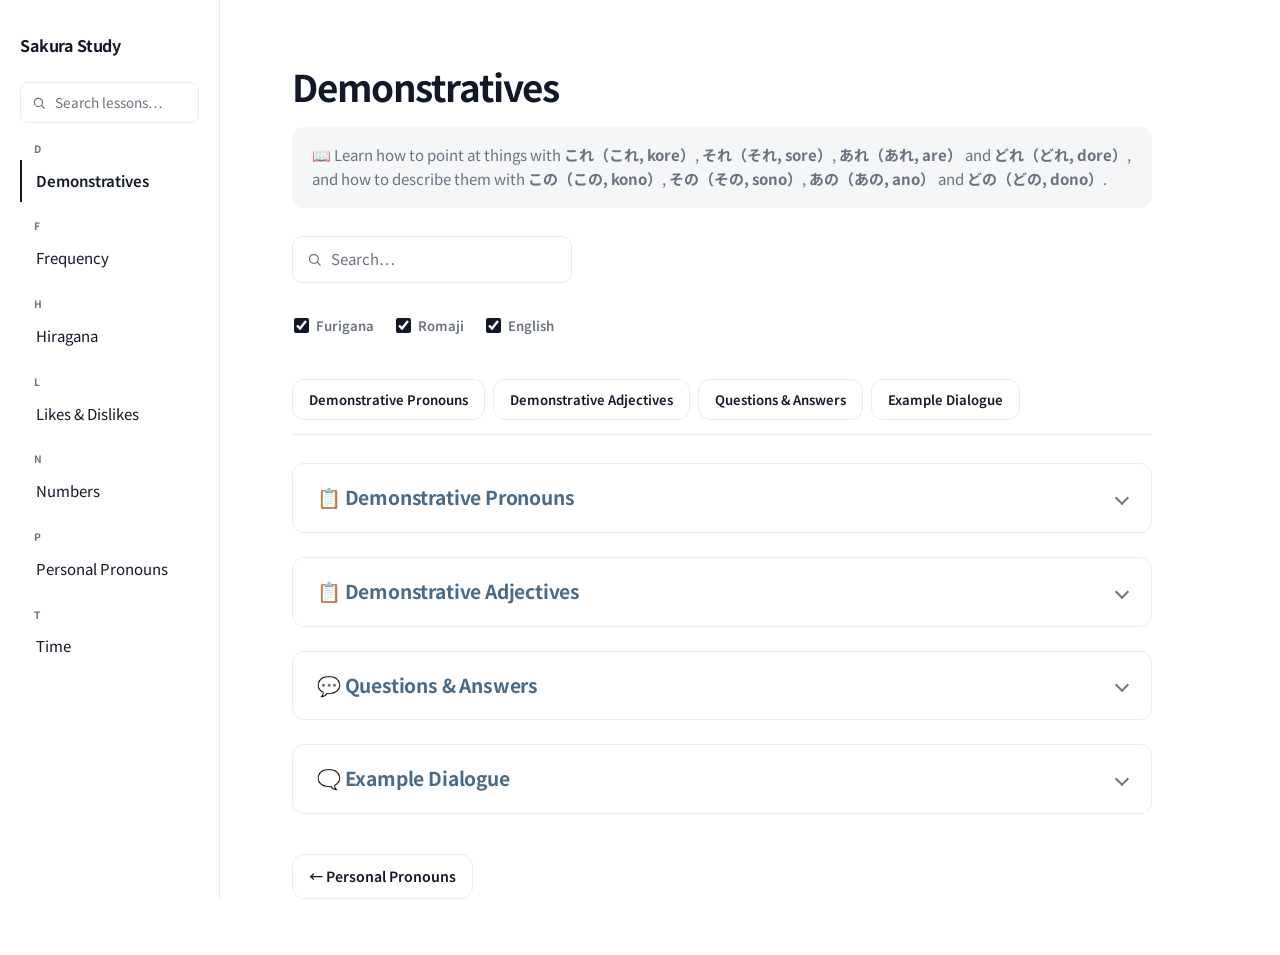
==== pages/demonstratives.html @ c8eaf262 "Professional-polish pass: favicon, SRI, 404, SEO metadata, dead code, README sync A pass over the wh" ====
<!doctype html>
<html lang="en">
  <head>
    <meta charset="UTF-8" />
    <meta name="viewport" content="width=device-width, initial-scale=1.0" />

    <title>Sakura Study — Demonstratives</title>
    <meta name="description" content="A personal Japanese reference notebook. Demonstratives (JLPT N5): これ/それ/あれ/どれ, この/その/あの/どの, grammar notes, and example dialogues." />
    <link rel="icon" type="image/svg+xml" href="../assets/favicon.svg" />
    <meta property="og:type" content="website" />
    <meta property="og:title" content="Sakura Study — Demonstratives" />
    <meta property="og:description" content="A personal Japanese reference notebook. Demonstratives (JLPT N5): これ/それ/あれ/どれ, この/その/あの/どの, grammar notes, and example dialogues." />
    <meta property="og:url" content="https://sakura.lauramaestuv.workers.dev/pages/demonstratives.html" />
    <meta name="twitter:card" content="summary" />

    <!-- ------------------------------------- -->
    <!-- FONT -->
    <!-- ------------------------------------- -->

    <link rel="preconnect" href="https://fonts.googleapis.com" />
    <link rel="preconnect" href="https://fonts.gstatic.com" crossorigin />
    <link href="https://fonts.googleapis.com/css2?family=Noto+Sans+JP:wght@400;500;700&display=swap" rel="stylesheet" />

    <!-- ------------------------------------- -->
    <!-- STYLES -->
    <!-- ------------------------------------- -->

    <link rel="stylesheet" href="../assets/style.css" />

    <!-- ------------------------------------- -->
    <!-- DATA TABLES -->
    <!-- ------------------------------------- -->
    <!-- dataTables.min.js (this build) requires jQuery to already be
         defined, so jQuery has to load first. Both are loaded once
         here; do not also load either again before </body>. -->
    <script src="https://code.jquery.com/jquery-3.7.1.min.js" integrity="sha384-1H217gwSVyLSIfaLxHbE7dRb3v4mYCKbpQvzx0cegeju1MVsGrX5xXxAvs/HgeFs" crossorigin="anonymous"></script>
    <script src="https://cdn.datatables.net/2.3.2/js/dataTables.min.js" integrity="sha384-RZEqG156bBQSxYY9lwjUz/nKVkqYj/QNK9dEjjyJ/EVTO7ndWwk6ZWEkvaKdRm/U" crossorigin="anonymous"></script>

  </head>

  <!-- ------------------------------------- -->
  <!-- BODY STARTS -->
  <!-- ------------------------------------- -->

  <body>
    <div class="layout">
      <aside class="sidebar">

        <!-- ------------------------------------- -->
        <!-- SIDEBAR BRAND -->
        <!-- ------------------------------------- -->
        <!-- The only way back to the landing page — it's deliberately
             not one of the alphabetical entries below, since it isn't
             study content itself. -->
        <a class="sidebar-brand" href="../index.html">Sakura Study</a>

        <!-- ------------------------------------- -->
        <!-- SIDEBAR SEARCH -->
        <!-- ------------------------------------- -->
        <div class="sidebar-search">
          <input
            type="text"
            id="sidebarSearch"
            placeholder="Search lessons…"
            autocomplete="off"
          />
          <div class="search-results" id="searchResults" hidden></div>
        </div>

        <!-- ------------------------------------- -->
        <!-- SIDEBAR NAVIGATION -->
        <!-- ------------------------------------- -->
        <!-- Flat and alphabetical, no category heading — every page on
             the site (regardless of folder) sorted by title into one
             .menu-group per starting letter, the same organizing idea
             as the home page's own .category-list (grouped by topic
             there instead of alphabetically). To add a page: drop
             the file in its folder, then add its <a> to the matching
             (or a new) .menu-group here in alphabetical order — the
             search script and layout both work off this flat
             structure, no other markup changes needed.

             Links are relative, not root-absolute — this site has to keep
             working wherever it's hosted (root domain, a subpath, a
             local file), and only relative paths are guaranteed to
             survive that. The cost: every link's ../ count depends on
             the linking page's own folder depth. From root (index.html)
             assets are assets/style.css and pages are
             pages/numbers.html. From one folder deep
             (pages/*.html) it's ../assets/style.css, a same-folder
             page is just numbers.html, and a different category is
             ../grammar/particles.html. One more ../ per extra level of
             nesting — get the depth right when copying this nav to a
             new page.

             This search matches every lesson's actual content, not just page
             titles — see initGlobalSearch in assets/script.js and
             assets/search-index.js (regenerate that file after editing
             lesson content: python3 assets/build-search-index.py). -->
        <nav class="menu" id="sidebarMenu">
          <div class="menu-group">
            <span class="menu-letter">D</span>
            <a class="active" href="demonstratives.html">Demonstratives</a>
          </div>
          <div class="menu-group">
            <span class="menu-letter">F</span>
            <a href="frequency.html">Frequency</a>
          </div>
          <div class="menu-group">
            <span class="menu-letter">H</span>
            <a href="hiragana.html">Hiragana</a>
          </div>
          <div class="menu-group">
            <span class="menu-letter">L</span>
            <a href="likes-dislikes.html">Likes &amp; Dislikes</a>
          </div>
          <div class="menu-group">
            <span class="menu-letter">N</span>
            <a href="numbers.html">Numbers</a>
          </div>
          <div class="menu-group">
            <span class="menu-letter">P</span>
            <a href="pronouns.html">Personal Pronouns</a>
          </div>
          <div class="menu-group">
            <span class="menu-letter">T</span>
            <a href="time.html">Time</a>
          </div>
        </nav>
      </aside>

      <main class="content">
        <div class="page">
          <h1>Demonstratives</h1>
          <p class="lesson-overview">📖 Learn how to point at things with <strong>これ（これ, kore）</strong>, <strong>それ（それ, sore）</strong>, <strong>あれ（あれ, are）</strong> and <strong>どれ（どれ, dore）</strong>, and how to describe them with <strong>この（この, kono）</strong>, <strong>その（その, sono）</strong>, <strong>あの（あの, ano）</strong> and <strong>どの（どの, dono）</strong>.</p>

          <!-- ------------------------------------- -->
          <!-- PAGE SEARCH -->
          <!-- ------------------------------------- -->
          <!-- One search box for the whole page, filtering every
               table.ref-table and every .dialogue-card on it at once
               (each table keeps its own DataTables instance for
               sorting, but search is always driven from here instead
               of a per-table box). Typing a non-empty query
               force-opens every toggle below so matches in a collapsed
               section are still visible. -->

          <div class="page-search">
            <input
              type="text"
              id="pageSearch"
              placeholder="Search…"
              autocomplete="off"
              aria-label="Search all demonstratives tables and dialogues"
            />
          </div>

          <!-- ------------------------------------- -->
          <!-- DISPLAY TOGGLES -->
          <!-- ------------------------------------- -->
          <!-- Furigana/romaji/English, on by default and persisted in
               localStorage across the whole site — see
               initDisplayToggles in assets/script.js. -->

          <div class="display-toggles">
            <label><input type="checkbox" id="toggleFurigana" checked /> Furigana</label>
            <label><input type="checkbox" id="toggleRomaji" checked /> Romaji</label>
            <label><input type="checkbox" id="toggleEnglish" checked /> English</label>
          </div>

          <!-- ------------------------------------- -->
          <!-- TABLE NAV -->
          <!-- ------------------------------------- -->
          <!-- Sticky quick-jump bar for pages with more than one table.
               Stays pinned to the viewport top while scrolling (same
               position: sticky trick as .sidebar) so switching sections
               never requires scrolling back up. Clicking a link opens
               that section's toggle (they're collapsed by default) and
               scrolls to it — see initTableNav in assets/script.js.
               Keep this in sync with the toggle-section ids below
               whenever a section is added, renamed, or reordered. -->

          <nav class="table-nav" id="tableNav">
            <a href="#demonstrative-pronouns">Demonstrative Pronouns</a>
            <a href="#demonstrative-adjectives">Demonstrative Adjectives</a>
            <a href="#questions-answers">Questions &amp; Answers</a>
            <a href="#example-dialogue">Example Dialogue</a>
          </nav>

          <!-- ------------------------------------- -->
          <!-- DEMONSTRATIVE PRONOUNS TABLE -->
          <!-- ------------------------------------- -->
          <!-- これ/それ/あれ/どれ stand alone, with no noun following —
               no data-default-order here on purpose: this table's whole
               teaching value is the near/far/question sequence, and
               script.js's initReferenceTables already falls back to
               authored order when the attribute is absent, so sorting
               it alphabetically by English (this / that / that over
               there / which one) would scramble exactly the order a
               learner needs to see first. -->

          <details class="toggle-section" id="demonstrative-pronouns">
            <summary><h2>📋 Demonstrative Pronouns</h2></summary>

            <div class="toggle-body">
              <table id="demonstrativePronounsTable" class="ref-table">
                <thead>
                  <tr>
                    <th class="type-col">Tag</th>
                    <th>Japanese</th>
                    <th class="col-romaji">Romaji</th>
                    <th class="col-english">English</th>
                  </tr>
                </thead>

                <tbody>
                  <tr>
                    <td class="type" data-order="0"></td>
                    <td class="jp" lang="ja">
                      <ruby><span class="kanji kana-only">これ</span><rt>&nbsp;</rt></ruby>
                    </td>
                    <td class="romaji">kore</td>
                    <td class="english">this (thing)</td>
                  </tr>
                  <tr>
                    <td class="type" data-order="0"></td>
                    <td class="jp" lang="ja">
                      <ruby><span class="kanji kana-only">それ</span><rt>&nbsp;</rt></ruby>
                    </td>
                    <td class="romaji">sore</td>
                    <td class="english">that (thing)</td>
                  </tr>
                  <tr>
                    <td class="type" data-order="0"></td>
                    <td class="jp" lang="ja">
                      <ruby><span class="kanji kana-only">あれ</span><rt>&nbsp;</rt></ruby>
                    </td>
                    <td class="romaji">are</td>
                    <td class="english">that (thing) over there</td>
                  </tr>
                  <tr>
                    <td class="type" data-order="0"></td>
                    <td class="jp" lang="ja">
                      <ruby><span class="kanji kana-only">どれ</span><rt>&nbsp;</rt></ruby>
                    </td>
                    <td class="romaji">dore</td>
                    <td class="english">which one</td>
                  </tr>
                </tbody>
              </table>
            </div>
          </details>

          <!-- ------------------------------------- -->
          <!-- DEMONSTRATIVE ADJECTIVES TABLE -->
          <!-- ------------------------------------- -->
          <!-- この/その/あの/どの always attach to a noun — same authored-
               order reasoning as the Pronouns table above. The grammar
               note lives here, after both tables, since it explains the
               contrast between them; same pattern as Frequency's own
               table+note pairing. -->

          <details class="toggle-section" id="demonstrative-adjectives">
            <summary><h2>📋 Demonstrative Adjectives</h2></summary>

            <div class="toggle-body">
              <table id="demonstrativeAdjectivesTable" class="ref-table">
                <thead>
                  <tr>
                    <th class="type-col">Tag</th>
                    <th>Japanese</th>
                    <th class="col-romaji">Romaji</th>
                    <th class="col-english">English</th>
                  </tr>
                </thead>

                <tbody>
                  <tr>
                    <td class="type" data-order="0"></td>
                    <td class="jp" lang="ja">
                      <ruby><span class="kanji kana-only">この</span><rt>&nbsp;</rt></ruby>
                    </td>
                    <td class="romaji">kono</td>
                    <td class="english">this ~</td>
                  </tr>
                  <tr>
                    <td class="type" data-order="0"></td>
                    <td class="jp" lang="ja">
                      <ruby><span class="kanji kana-only">その</span><rt>&nbsp;</rt></ruby>
                    </td>
                    <td class="romaji">sono</td>
                    <td class="english">that ~</td>
                  </tr>
                  <tr>
                    <td class="type" data-order="0"></td>
                    <td class="jp" lang="ja">
                      <ruby><span class="kanji kana-only">あの</span><rt>&nbsp;</rt></ruby>
                    </td>
                    <td class="romaji">ano</td>
                    <td class="english">that ~ over there</td>
                  </tr>
                  <tr>
                    <td class="type" data-order="0"></td>
                    <td class="jp" lang="ja">
                      <ruby><span class="kanji kana-only">どの</span><rt>&nbsp;</rt></ruby>
                    </td>
                    <td class="romaji">dono</td>
                    <td class="english">which ~</td>
                  </tr>
                </tbody>
              </table>

              <!-- ------------------------------------- -->
              <!-- GRAMMAR NOTE -->
              <!-- ------------------------------------- -->

              <div class="grammar-note">
                <h3>🧩 Grammar Note</h3>
                <ul>
                  <li>これ・それ・あれ・どれ (kore/sore/are/dore) are used alone, without a noun.</li>
                  <li>この・その・あの・どの (kono/sono/ano/dono) must always be followed by a noun — they can never stand alone.</li>
                  <li>これ/この is near the speaker, それ/その is near the listener, あれ/あの is away from both, and どれ/どの asks "which."</li>
                </ul>
              </div>
            </div>
          </details>

          <!-- ------------------------------------- -->
          <!-- QUESTIONS & ANSWERS (DIALOGUE CARDS) -->
          <!-- ------------------------------------- -->

          <details class="toggle-section" id="questions-answers">
            <summary><h2>💬 Questions &amp; Answers</h2></summary>

            <div class="toggle-body">
              <div class="dialogue-grid">

                <article class="dialogue-card">
                  <h3 class="dialogue-title">🖊️ What Is This?</h3>
                  <div class="dialogue-messages">
                    <div class="message message-a">
                      <span class="message-speaker">A</span>
                      <div class="message-bubble">
                        <p class="message-jp" lang="ja">これ<span class="particle">は</span><ruby>何<rt>なん</rt></ruby>です<span class="particle">か</span>。</p>
                        <p class="message-romaji">Kore <span class="particle">wa</span> nan desu <span class="particle">ka</span>?</p>
                        <p class="message-en">What is this?</p>
                      </div>
                    </div>
                    <div class="message message-b">
                      <span class="message-speaker">B</span>
                      <div class="message-bubble">
                        <p class="message-jp" lang="ja">それ<span class="particle">は</span>ペンです。</p>
                        <p class="message-romaji">Sore <span class="particle">wa</span> pen desu.</p>
                        <p class="message-en">That is a pen.</p>
                      </div>
                    </div>
                  </div>
                </article>

                <article class="dialogue-card">
                  <h3 class="dialogue-title">🏥 What Is That, Over There?</h3>
                  <div class="dialogue-messages">
                    <div class="message message-a">
                      <span class="message-speaker">A</span>
                      <div class="message-bubble">
                        <p class="message-jp" lang="ja">あれ<span class="particle">は</span><ruby>何<rt>なん</rt></ruby>です<span class="particle">か</span>。</p>
                        <p class="message-romaji">Are <span class="particle">wa</span> nan desu <span class="particle">ka</span>?</p>
                        <p class="message-en">What is that, over there?</p>
                      </div>
                    </div>
                    <div class="message message-b">
                      <span class="message-speaker">B</span>
                      <div class="message-bubble">
                        <p class="message-jp" lang="ja">あれ<span class="particle">は</span><ruby>病院<rt>びょういん</rt></ruby>です。</p>
                        <p class="message-romaji">Are <span class="particle">wa</span> byōin desu.</p>
                        <p class="message-en">That, over there, is a hospital.</p>
                      </div>
                    </div>
                  </div>
                </article>

                <article class="dialogue-card">
                  <h3 class="dialogue-title">☂️ Which One?</h3>
                  <div class="dialogue-messages">
                    <div class="message message-a">
                      <span class="message-speaker">A</span>
                      <div class="message-bubble">
                        <p class="message-jp" lang="ja"><ruby>田中<rt>たなか</rt></ruby>さん<span class="particle">の</span>かさ<span class="particle">は</span>どれです<span class="particle">か</span>。</p>
                        <p class="message-romaji">Tanaka-san <span class="particle">no</span> kasa <span class="particle">wa</span> dore desu <span class="particle">ka</span>?</p>
                        <p class="message-en">Which one is Tanaka's umbrella?</p>
                      </div>
                    </div>
                    <div class="message message-b">
                      <span class="message-speaker">B</span>
                      <div class="message-bubble">
                        <p class="message-jp" lang="ja">これです。</p>
                        <p class="message-romaji">Kore desu.</p>
                        <p class="message-en">This one.</p>
                      </div>
                    </div>
                  </div>
                </article>

                <article class="dialogue-card">
                  <h3 class="dialogue-title">📚 Which Book?</h3>
                  <div class="dialogue-messages">
                    <div class="message message-a">
                      <span class="message-speaker">A</span>
                      <div class="message-bubble">
                        <p class="message-jp" lang="ja">どの<ruby>本<rt>ほん</rt></ruby><span class="particle">が</span><ruby>山田<rt>やまだ</rt></ruby>さん<span class="particle">の</span>です<span class="particle">か</span>。</p>
                        <p class="message-romaji">Dono hon <span class="particle">ga</span> Yamada-san <span class="particle">no</span> desu <span class="particle">ka</span>?</p>
                        <p class="message-en">Which book is Yamada's?</p>
                      </div>
                    </div>
                    <div class="message message-b">
                      <span class="message-speaker">B</span>
                      <div class="message-bubble">
                        <p class="message-jp" lang="ja">この<ruby>本<rt>ほん</rt></ruby>です。</p>
                        <p class="message-romaji">Kono hon desu.</p>
                        <p class="message-en">This book.</p>
                      </div>
                    </div>
                  </div>
                </article>

                <article class="dialogue-card">
                  <h3 class="dialogue-title">📖 Whose Book?</h3>
                  <div class="dialogue-messages">
                    <div class="message message-a">
                      <span class="message-speaker">A</span>
                      <div class="message-bubble">
                        <p class="message-jp" lang="ja">これ<span class="particle">は</span>だれ<span class="particle">の</span><ruby>本<rt>ほん</rt></ruby>です<span class="particle">か</span>。</p>
                        <p class="message-romaji">Kore <span class="particle">wa</span> dare <span class="particle">no</span> hon desu <span class="particle">ka</span>?</p>
                        <p class="message-en">Whose book is this?</p>
                      </div>
                    </div>
                    <div class="message message-b">
                      <span class="message-speaker">B</span>
                      <div class="message-bubble">
                        <p class="message-jp" lang="ja"><ruby>田中<rt>たなか</rt></ruby>さん<span class="particle">の</span><ruby>本<rt>ほん</rt></ruby>です。</p>
                        <p class="message-romaji">Tanaka-san <span class="particle">no</span> hon desu.</p>
                        <p class="message-en">It's Tanaka's book.</p>
                      </div>
                    </div>
                  </div>
                </article>

                <article class="dialogue-card">
                  <h3 class="dialogue-title">👜 Whose Bag?</h3>
                  <div class="dialogue-messages">
                    <div class="message message-a">
                      <span class="message-speaker">A</span>
                      <div class="message-bubble">
                        <p class="message-jp" lang="ja">あのかばん<span class="particle">は</span>だれ<span class="particle">の</span>です<span class="particle">か</span>。</p>
                        <p class="message-romaji">Ano kaban <span class="particle">wa</span> dare <span class="particle">no</span> desu <span class="particle">ka</span>?</p>
                        <p class="message-en">Whose bag is that, over there?</p>
                      </div>
                    </div>
                    <div class="message message-b">
                      <span class="message-speaker">B</span>
                      <div class="message-bubble">
                        <p class="message-jp" lang="ja"><ruby>私<rt>わたし</rt></ruby><span class="particle">の</span>です。</p>
                        <p class="message-romaji">Watashi <span class="particle">no</span> desu.</p>
                        <p class="message-en">It's mine.</p>
                      </div>
                    </div>
                  </div>
                </article>

              </div>
            </div>
          </details>

          <!-- ------------------------------------- -->
          <!-- EXAMPLE DIALOGUE -->
          <!-- ------------------------------------- -->
          <!-- One continuous back-and-forth combining both demonstrative
               groups, unlike the short single-exchange cards above — so
               it's one full-width .dialogue-card holding every turn,
               not a grid of cards. -->

          <details class="toggle-section" id="example-dialogue">
            <summary><h2>🗨️ Example Dialogue</h2></summary>

            <div class="toggle-body">
              <article class="dialogue-card">
                <h3 class="dialogue-title">🗂️ At the Desk</h3>
                <div class="dialogue-messages">
                  <div class="message message-a">
                    <span class="message-speaker">A</span>
                    <div class="message-bubble">
                      <p class="message-jp" lang="ja">すみません、これ<span class="particle">は</span><ruby>何<rt>なん</rt></ruby>です<span class="particle">か</span>。</p>
                      <p class="message-romaji">Sumimasen, kore <span class="particle">wa</span> nan desu <span class="particle">ka</span>?</p>
                      <p class="message-en">Excuse me, what is this?</p>
                    </div>
                  </div>
                  <div class="message message-b">
                    <span class="message-speaker">B</span>
                    <div class="message-bubble">
                      <p class="message-jp" lang="ja">それ<span class="particle">は</span><ruby>辞書<rt>じしょ</rt></ruby>です。</p>
                      <p class="message-romaji">Sore <span class="particle">wa</span> jisho desu.</p>
                      <p class="message-en">That is a dictionary.</p>
                    </div>
                  </div>
                  <div class="message message-a">
                    <span class="message-speaker">A</span>
                    <div class="message-bubble">
                      <p class="message-jp" lang="ja">そうです<span class="particle">か</span>。あれ<span class="particle">も</span><ruby>辞書<rt>じしょ</rt></ruby>です<span class="particle">か</span>。</p>
                      <p class="message-romaji">Sō desu <span class="particle">ka</span>. Are <span class="particle">mo</span> jisho desu <span class="particle">ka</span>?</p>
                      <p class="message-en">I see. Is that, over there, a dictionary too?</p>
                    </div>
                  </div>
                  <div class="message message-b">
                    <span class="message-speaker">B</span>
                    <div class="message-bubble">
                      <p class="message-jp" lang="ja">いいえ、あれ<span class="particle">は</span><ruby>地図<rt>ちず</rt></ruby>です。</p>
                      <p class="message-romaji">Iie, are <span class="particle">wa</span> chizu desu.</p>
                      <p class="message-en">No, that, over there, is a map.</p>
                    </div>
                  </div>
                  <div class="message message-a">
                    <span class="message-speaker">A</span>
                    <div class="message-bubble">
                      <p class="message-jp" lang="ja">この<ruby>本<rt>ほん</rt></ruby><span class="particle">は</span><ruby>山田<rt>やまだ</rt></ruby>さん<span class="particle">の</span>です<span class="particle">か</span>。</p>
                      <p class="message-romaji">Kono hon <span class="particle">wa</span> Yamada-san <span class="particle">no</span> desu <span class="particle">ka</span>?</p>
                      <p class="message-en">Is this book Yamada's?</p>
                    </div>
                  </div>
                  <div class="message message-b">
                    <span class="message-speaker">B</span>
                    <div class="message-bubble">
                      <p class="message-jp" lang="ja">いいえ、その<ruby>本<rt>ほん</rt></ruby><span class="particle">は</span><ruby>私<rt>わたし</rt></ruby><span class="particle">の</span>です。<ruby>山田<rt>やまだ</rt></ruby>さん<span class="particle">の</span><span class="particle">は</span>あの<ruby>本<rt>ほん</rt></ruby>です。</p>
                      <p class="message-romaji">Iie, sono hon <span class="particle">wa</span> watashi <span class="particle">no</span> desu. Yamada-san <span class="particle">no</span> <span class="particle">wa</span> ano hon desu.</p>
                      <p class="message-en">No, that book is mine. Yamada's is that book over there.</p>
                    </div>
                  </div>
                  <div class="message message-a">
                    <span class="message-speaker">A</span>
                    <div class="message-bubble">
                      <p class="message-jp" lang="ja">じゃあ、そのかばん<span class="particle">は</span>だれ<span class="particle">の</span>です<span class="particle">か</span>。</p>
                      <p class="message-romaji">Jā, sono kaban <span class="particle">wa</span> dare <span class="particle">no</span> desu <span class="particle">ka</span>?</p>
                      <p class="message-en">Then, whose bag is that, near you?</p>
                    </div>
                  </div>
                  <div class="message message-b">
                    <span class="message-speaker">B</span>
                    <div class="message-bubble">
                      <p class="message-jp" lang="ja">このかばん<span class="particle">は</span><ruby>田中<rt>たなか</rt></ruby>さん<span class="particle">の</span>です。</p>
                      <p class="message-romaji">Kono kaban <span class="particle">wa</span> Tanaka-san <span class="particle">no</span> desu.</p>
                      <p class="message-en">This bag is Tanaka's.</p>
                    </div>
                  </div>
                  <div class="message message-a">
                    <span class="message-speaker">A</span>
                    <div class="message-bubble">
                      <p class="message-jp" lang="ja">そうです<span class="particle">か</span>。どのかばん<span class="particle">が</span><ruby>山田<rt>やまだ</rt></ruby>さん<span class="particle">の</span>です<span class="particle">か</span>。</p>
                      <p class="message-romaji">Sō desu <span class="particle">ka</span>. Dono kaban <span class="particle">ga</span> Yamada-san <span class="particle">no</span> desu <span class="particle">ka</span>?</p>
                      <p class="message-en">I see. Which bag is Yamada's?</p>
                    </div>
                  </div>
                  <div class="message message-b">
                    <span class="message-speaker">B</span>
                    <div class="message-bubble">
                      <p class="message-jp" lang="ja">あのかばんです。</p>
                      <p class="message-romaji">Ano kaban desu.</p>
                      <p class="message-en">That bag, over there.</p>
                    </div>
                  </div>
                  <div class="message message-a">
                    <span class="message-speaker">A</span>
                    <div class="message-bubble">
                      <p class="message-jp" lang="ja">わかりました。<ruby>田中<rt>たなか</rt></ruby>さん<span class="particle">の</span>かさ<span class="particle">は</span>どれです<span class="particle">か</span>。</p>
                      <p class="message-romaji">Wakarimashita. Tanaka-san <span class="particle">no</span> kasa <span class="particle">wa</span> dore desu <span class="particle">ka</span>?</p>
                      <p class="message-en">I understand. Which one is Tanaka's umbrella?</p>
                    </div>
                  </div>
                  <div class="message message-b">
                    <span class="message-speaker">B</span>
                    <div class="message-bubble">
                      <p class="message-jp" lang="ja">これです。</p>
                      <p class="message-romaji">Kore desu.</p>
                      <p class="message-en">This one.</p>
                    </div>
                  </div>
                  <div class="message message-a">
                    <span class="message-speaker">A</span>
                    <div class="message-bubble">
                      <p class="message-jp" lang="ja">ありがとうございます。</p>
                      <p class="message-romaji">Arigatō gozaimasu.</p>
                      <p class="message-en">Thank you.</p>
                    </div>
                  </div>
                  <div class="message message-b">
                    <span class="message-speaker">B</span>
                    <div class="message-bubble">
                      <p class="message-jp" lang="ja">どういたしまして。</p>
                      <p class="message-romaji">Dōitashimashite.</p>
                      <p class="message-en">You're welcome.</p>
                    </div>
                  </div>
                </div>
              </article>
            </div>
          </details>

          <!-- ------------------------------------- -->
          <!-- LESSON NAV -->
          <!-- ------------------------------------- -->
          <!-- Follows the homepage's own reading order across every
               category, not just within one: Hiragana → Likes &
               Dislikes →
               Numbers → Time →
               Frequency → Personal Pronouns → Demonstratives is the
               current full chain (placeholders skipped since they have
               no page to link to). Demonstratives is the newest/last
               lesson in that chain, so there's no Next link yet. -->

          <nav class="lesson-nav">
            <a class="lesson-nav-prev" href="pronouns.html">← Personal Pronouns</a>
          </nav>
        </div>
      </main>
    </div>

<!-- ------------------------------------- -->
<!-- SCRIPTS -->
<!-- ------------------------------------- -->

<script src="../assets/search-index.js"></script>
<script src="../assets/script.js"></script>

  </body>
  <!-- ------------------------------------- -->
  <!-- BODY ENDED -->
  <!-- ------------------------------------- -->
</html>
---- assets/style.css ----
/* ==========================================================
   Sakura Study
   Minimal Design System
   Inspired by Apple • Notion • Linear
========================================================== */

/*-----------------------------------------------*/
/* ROOT VARIABLES */
/*-----------------------------------------------*/

:root {
    --bg: #ffffff;
    --text: #111827;
    --muted: #6b7280;
    --border: #ececec;
    --accent: #111827;
    --hover: #f8f8f8;

    --red: #b85c5c;

    /* Speaker A vs. speaker B in Dialogue Cards — pastel and muted like
       the rest of the palette, but distinct enough hues (blue vs.
       green) that who's talking is obvious from color and side alone,
       without reading the A/B badge. -text is the accent (badge,
       furigana); -bg is a light tint for that speaker's bubble. */
    --dialogue-a-text: #6b7bb0;
    --dialogue-a-bg: #f2f4fb;
    --dialogue-b-text: #4f9271;
    --dialogue-b-bg: #f0f8f3;

    /* Reserved exclusively for grammatical particles (は/が/を/に/で/と/
       も/の/から/まで/か…) wherever Japanese appears — tables, notes,
       dialogues. An amber/ochre distinct from every other color already
       in use (red = irregular, blue/green = dialogue speakers) so it
       never gets confused with an unrelated grammar point. */
    --particle: #8a5e14;

    /* One muted, low-saturation accent for visual hierarchy only —
       section headings (.page h2, Grammar Note's h3) and the Overview
       summary card. A dusty steel-blue, deliberately darker/grayer than
       --dialogue-a-text (#6b7bb0) so it doesn't get mistaken for that
       existing "speaker A" meaning when a heading sits near a dialogue
       card. -soft/-border are pale tints of the same hue for the
       Overview card's fill/border — everything traces back to this one
       color, not a new palette. */
    --heading-accent: #4a6b85;
    --heading-accent-soft: #f4f6f8;
    --heading-accent-border: #dbe1e7;

    --radius: 12px;
    --sidebar: 220px;
    --content: 860px;

    --font: "Noto Sans JP", system-ui, sans-serif;

    /* Minimal inline SVG magnifier, reused by every search input so the
       affordance reads as one deliberate pattern rather than a plugin
       default. Colour matches --muted. */
    --icon-search: url("data:image/svg+xml,%3Csvg xmlns='http://www.w3.org/2000/svg' viewBox='0 0 24 24' fill='none' stroke='%236b7280' stroke-width='2' stroke-linecap='round' stroke-linejoin='round'%3E%3Ccircle cx='11' cy='11' r='7'/%3E%3Cline x1='21' y1='21' x2='16.65' y2='16.65'/%3E%3C/svg%3E");
}

/*-----------------------------------------------*/
/* RESET */
/*-----------------------------------------------*/

* {
    margin: 0;
    padding: 0;
    box-sizing: border-box;
}

html {
    scroll-behavior: smooth;
}

body {
    background: var(--bg);
    color: var(--text);
    font: 400 15px/1.65 var(--font);
    -webkit-font-smoothing: antialiased;
    text-rendering: optimizeLegibility;
}

/* Respect the OS-level reduced-motion preference: drop smooth scrolling
   and shrink every transition to effectively instant, rather than
   turning animation off selectively per component. */
@media (prefers-reduced-motion: reduce) {
    html {
        scroll-behavior: auto;
    }

    * {
        transition-duration: 0.001ms !important;
        animation-duration: 0.001ms !important;
        scroll-behavior: auto !important;
    }
}

/*-----------------------------------------------*/
/* SELECTION */
/*-----------------------------------------------*/

/* Swap the browser's default blue text-selection highlight for the
   site's own monochrome palette — a small detail, but a blue highlight
   is the fastest way to make an otherwise disciplined page look
   unfinished. */

::selection {
    background: var(--text);
    color: #fff;
}

/*-----------------------------------------------*/
/* FOCUS */
/*-----------------------------------------------*/

/* One focus treatment, used everywhere something is keyboard-focusable:
   sidebar links and sortable table headers included. Search inputs get
   their own softer focus ring below since they already have a border
   to work with; this covers everything else. */

.sidebar-brand:focus-visible,
.menu a:focus-visible,
table.dataTable thead th.dt-orderable-asc:focus-visible,
table.dataTable thead th.dt-orderable-desc:focus-visible {
    outline: 2px solid var(--text);
    outline-offset: 2px;
    border-radius: 4px;
}

/*-----------------------------------------------*/
/* LAYOUT */
/*-----------------------------------------------*/

.layout {
    display: flex;
    min-height: 100vh;
}

.content {
    flex: 1;
    padding: 56px 72px;
}

.page {
    max-width: var(--content);
}

/*-----------------------------------------------*/
/* SIDEBAR */
/*-----------------------------------------------*/

.sidebar {
    width: var(--sidebar);
    flex-shrink: 0;

    position: sticky;
    top: 0;

    height: 100vh;
    overflow: auto;

    padding: 32px 20px;

    background: #fff;
    border-right: 1px solid var(--border);

    /* Thin, quiet scrollbar for the sidebar's own scroll region — visible
       when needed once there are many pages, unobtrusive otherwise. */
    scrollbar-width: thin;
    scrollbar-color: var(--border) transparent;
}

.sidebar::-webkit-scrollbar {
    width: 6px;
}

.sidebar::-webkit-scrollbar-track {
    background: transparent;
}

.sidebar::-webkit-scrollbar-thumb {
    background-color: var(--border);
    border-radius: 999px;
}

.sidebar::-webkit-scrollbar-thumb:hover {
    background-color: #d1d5db;
}

.sidebar-brand {
    display: block;

    margin-bottom: 24px;

    color: var(--text);
    text-decoration: none;

    font-size: 1rem;
    font-weight: 700;
    letter-spacing: -0.01em;
}

.sidebar-brand:hover {
    color: #000;
}

/*-----------------------------------------------*/
/* SIDEBAR SEARCH */
/*-----------------------------------------------*/

.sidebar-search {
    position: relative;

    margin-bottom: 18px;
}

.sidebar-search input {
    width: 100%;

    padding: 8px 12px 8px 34px;

    border: 1px solid var(--border);
    border-radius: 8px;

    background-color: #fff;
    background-image: var(--icon-search);
    background-repeat: no-repeat;
    background-position: 11px center;
    background-size: 14px;

    color: var(--text);
    font: inherit;
    font-size: 0.85rem;

    transition: 0.15s;
}

.sidebar-search input::placeholder {
    color: var(--muted);
}

.sidebar-search input:focus {
    outline: none;

    border-color: #d1d5db;
    box-shadow: 0 0 0 3px rgba(17, 24, 39, 0.05);
}

/* Documentation-style results dropdown, floated below the search box
   instead of pushing page content — see initGlobalSearch (script.js)
   and assets/search-index.js (the content it searches, one entry per
   table row / dialogue card / grammar note across every lesson). */

.search-results {
    position: absolute;
    top: calc(100% + 6px);
    left: 0;
    right: 0;
    z-index: 20;

    max-height: 360px;
    overflow-y: auto;

    background: #fff;
    border: 1px solid var(--border);
    border-radius: 10px;
    box-shadow: 0 8px 24px rgba(17, 24, 39, 0.1);

    padding: 6px;
}

.search-result {
    display: block;

    padding: 8px 10px;

    border-radius: 8px;

    color: var(--text);
    text-decoration: none;
}

.search-result:hover,
.search-result:focus-visible {
    background: var(--hover);
    outline: none;
}

.search-result + .search-result {
    margin-top: 2px;
}

.search-result-meta {
    display: block;
    margin-bottom: 3px;

    color: var(--muted);
    font-size: 0.68rem;
    font-weight: 700;
    letter-spacing: 0.08em;
    text-transform: uppercase;
}

.search-result-snippet {
    display: -webkit-box;
    overflow: hidden;

    font-size: 0.85rem;
    line-height: 1.4;

    -webkit-line-clamp: 2;
    -webkit-box-orient: vertical;
}

.search-result-snippet mark {
    background: none;
    color: var(--text);
    font-weight: 700;
}

.search-results-empty {
    padding: 10px;

    color: var(--muted);
    font-size: 0.85rem;
}

/* Flat and alphabetical, no category heading — one .menu-group per
   letter, each holding that letter's page link(s). Mirrors the home
   page's own .page-index (same data, different context), so the site
   has exactly one organizing idea for "all the pages" instead of two. */

.menu {
    display: flex;
    flex-direction: column;
    gap: 16px;
}

.menu-group {
    display: flex;
    flex-direction: column;
}

.menu-letter {
    margin: 0 0 2px 14px;

    color: var(--muted);

    font-size: 0.64rem;
    font-weight: 700;
    letter-spacing: 0.14em;
    text-transform: uppercase;
}

.menu a {
    display: block;

    padding: 9px 0 9px 14px;

    color: var(--text);
    text-decoration: none;

    border-left: 2px solid transparent;

    transition: 0.15s;
}

.menu a:hover {
    color: #000;
}

.menu a.active {
    font-weight: 600;
    border-left-color: var(--accent);
}

/*-----------------------------------------------*/
/* TITLES */
/*-----------------------------------------------*/

h1 {
    margin-bottom: 6px;

    font-size: 2.3rem;
    font-weight: 700;
    letter-spacing: -0.03em;
}

.subtitle {
    margin-bottom: 36px;
    color: var(--muted);
}

/* One sentence, every lesson: "what will I learn on this page?" — not
   grammar explanation, not a vocab recap. Styled as a quiet summary
   card (pale accent-tinted fill) so it reads as a distinct, scannable
   unit instead of disappearing into the page the way plain text did —
   the content itself is untouched, only the container. */

.lesson-overview {
    margin: 10px 0 28px;
    padding: 16px 20px;

    background: var(--heading-accent-soft);
    border-radius: var(--radius);

    color: var(--muted);
}

/* Section headings only — never body text. One muted accent color
   (see --heading-accent) applied everywhere a section-level h2 appears
   (toggle-section summaries) so hierarchy comes from color as well as
   size/weight, without introducing per-section colors that would start
   to look like a learning app instead of reference documentation. */

.page h2 {
    margin: 40px 0 16px;

    color: var(--heading-accent);

    font-size: 1.2rem;
    font-weight: 700;
    letter-spacing: -0.01em;
}

.page h2:first-of-type {
    margin-top: 0;
}

/*-----------------------------------------------*/
/* CATEGORY INDEX (home page only) */
/*-----------------------------------------------*/
/* The home page's reference index: lessons grouped into fixed
   categories (Writing System, Numbers & Time, Grammar…) instead of by
   page structure or learning order — the organization that scales to
   100+ lessons, since a learner arrives already knowing roughly what
   they're looking for ("something about time") rather than where it
   sits in a syllabus. Each category is a native <details> so the page
   stays scannable instead of dumping every lesson at once; only the
   category that currently has real content ships open (see index.html)
   so first paint is calm rather than one giant expanded list. */

.category-list {
    display: flex;
    flex-direction: column;
    gap: 10px;
}

.category {
    border: 1px solid var(--border);
    border-radius: var(--radius);

    overflow: hidden;
}

.category-summary {
    display: flex;
    align-items: center;
    justify-content: space-between;
    gap: 12px;

    padding: 16px 20px;

    cursor: pointer;
    list-style: none;
    user-select: none;
}

.category-summary::-webkit-details-marker {
    display: none;
}

.category-summary:hover {
    background: var(--hover);
}

.category-name {
    display: flex;
    align-items: center;
    gap: 10px;

    font-size: 1rem;
    font-weight: 700;
    letter-spacing: -0.01em;
}

.category-icon {
    font-size: 1.05rem;
}

.category-count {
    flex-shrink: 0;

    color: var(--muted);
    font-size: 0.78rem;
    font-weight: 600;
}

/* A small rotating chevron, same visual language as .toggle-section's
   own expand indicator on lesson pages — one motif for "this section
   expands" everywhere on the site. */

.category-summary::after {
    content: "";
    flex-shrink: 0;
    margin-left: 4px;

    width: 8px;
    height: 8px;

    border-right: 2px solid var(--muted);
    border-bottom: 2px solid var(--muted);
    transform: rotate(45deg);

    transition: transform 0.15s;
}

.category[open] .category-summary::after {
    transform: rotate(-135deg);
}

.category-items {
    display: flex;
    flex-direction: column;

    padding: 4px 12px 12px;
    border-top: 1px solid var(--border);
}

.lesson-link,
.lesson-placeholder {
    display: flex;
    align-items: center;
    justify-content: space-between;

    padding: 10px 8px;
    border-radius: 8px;

    font-size: 0.92rem;
}

.lesson-link {
    color: var(--text);
    text-decoration: none;
}

.lesson-link:hover,
.lesson-link:focus-visible {
    background: var(--hover);
    outline: none;
}

/* Not yet written — plain muted text, not a link, so a lesson the
   notebook doesn't have yet can still show up in the category it
   belongs to (communicating the notebook's planned scope) without
   ever producing a clickable dead end. */

.lesson-placeholder {
    color: var(--muted);
}

.soon-tag {
    padding: 2px 8px;

    border: 1px solid var(--border);
    border-radius: var(--radius);

    color: var(--muted);
    font-size: 0.62rem;
    font-weight: 700;
    letter-spacing: 0.1em;
    text-transform: uppercase;
}

/*-----------------------------------------------*/
/* PAGE SEARCH */
/*-----------------------------------------------*/
/* One search box for an entire multi-table page (e.g. Time), filtering
   every table on the page at once instead of each table having its own
   isolated search box. Visually matches the DataTables search input
   below so both read as the same control. */

.page-search {
    margin-top: 26px;
    margin-bottom: 28px;
}

.page-search input {
    width: 280px;

    padding: 10px 14px 10px 38px;

    border: 1px solid var(--border);
    border-radius: 10px;

    background-color: #fff;
    background-image: var(--icon-search);
    background-repeat: no-repeat;
    background-position: 14px center;
    background-size: 15px;

    color: var(--text);
    font: inherit;

    transition: 0.15s;
}

.page-search input::placeholder {
    color: var(--muted);
}

.page-search input:focus {
    outline: none;

    border-color: #d1d5db;
    box-shadow: 0 0 0 3px rgba(17, 24, 39, 0.05);
}

/*-----------------------------------------------*/
/* TABLE NAV (multi-table pages) */
/*-----------------------------------------------*/
/* Quick-jump bar for a page with more than one table (e.g. Time).
   position: sticky top: 0 is the same trick .sidebar uses to stay
   pinned to the viewport — this stays visible the whole time you
   scroll, since every table below starts collapsed and this is the
   fastest way back to one of them. Own opaque background so content
   scrolling underneath doesn't show through once it's stuck. */

.table-nav {
    position: sticky;
    top: 0;
    z-index: 5;

    display: flex;
    flex-wrap: wrap;
    gap: 8px;

    margin: 0 0 28px;
    padding: 14px 0;

    background: var(--bg);
    border-bottom: 1px solid var(--border);
}

.table-nav a {
    padding: 9px 16px;

    border: 1px solid var(--border);
    border-radius: var(--radius);

    color: var(--text);
    text-decoration: none;

    font-size: 0.82rem;
    font-weight: 600;

    transition: 0.15s;
}

.table-nav a:hover {
    background: var(--hover);
}

/*-----------------------------------------------*/
/* TOGGLE SECTIONS (multi-table pages) */
/*-----------------------------------------------*/
/* Wraps one heading + table pair on a page that has more than one (e.g.
   Time's Hours and Minutes) in a native <details> so it can be
   collapsed — a way to jump straight to the table you want instead of
   scrolling past the other one. No color-coding: a plain border, same
   as every other bordered block in this design system. */

.toggle-section {
    margin-bottom: 24px;

    border: 1px solid var(--border);
    border-radius: var(--radius);

    overflow: hidden;
}

.toggle-section summary {
    display: flex;
    align-items: center;
    justify-content: space-between;

    padding: 18px 24px;

    cursor: pointer;
    list-style: none;
    user-select: none;
}

.toggle-section summary::-webkit-details-marker {
    display: none;
}

.toggle-section summary h2 {
    margin: 0;
}

.toggle-section summary::after {
    content: "";
    flex-shrink: 0;

    width: 8px;
    height: 8px;

    border-right: 2px solid var(--muted);
    border-bottom: 2px solid var(--muted);
    transform: rotate(45deg);

    transition: transform 0.15s;
}

.toggle-section[open] summary::after {
    transform: rotate(-135deg);
}

.toggle-section summary:hover::after {
    border-color: var(--text);
}

.toggle-body {
    padding: 0 24px 24px;
}

/*-----------------------------------------------*/
/* TABLE */
/*-----------------------------------------------*/

table {
    width: 100%;

    border: 1px solid var(--border);
    border-radius: var(--radius);

    border-collapse: collapse;
    overflow: hidden;
}

thead th {
    padding: 14px 18px;

    text-align: left;

    background: #fff;
    color: var(--muted);

    font-size: 0.72rem;
    font-weight: 700;
    letter-spacing: 0.12em;
    text-transform: uppercase;

    border-bottom: 1px solid var(--border);
}

tbody td {
    padding: 7px 18px;

    vertical-align: middle;

    border-bottom: 1px solid var(--border);
}

tbody tr {
    transition: background-color 0.12s;
}

tbody tr:last-child td {
    border-bottom: none;
}

tbody tr:nth-child(even) {
    background: #fcfcfd;
}

tbody tr:hover {
    background: var(--hover);
}

/*-----------------------------------------------*/
/* TYPE */
/*-----------------------------------------------*/

th.type-col {
    width: 1%;
    white-space: nowrap;
}

.type {
    text-align: left;

    color: var(--muted);

    font-size: 0.9rem;
    font-weight: 700;
}

/* Entire irregular row */

tr.irregular .type {
    color: var(--red);
    font-weight: 600;
}

tr.irregular td.english {
    color: var(--red);
}

tr.irregular .romaji {
    color: var(--red);
}

/* The irregular marker itself is CSS-generated rather than typed into
   every row's HTML — one place to change the label later, and no risk
   of a new irregular entry quietly missing its marker. Spelled out as
   "irr." rather than a bare "*": no tooltip and no legend anywhere on
   the site explains what the asterisk meant, so a first-time reader
   had no way to discover it — a short word reads as self-explanatory
   without either. */
tr.irregular .type::before {
    content: "irr.";

    letter-spacing: 0.02em;
}

/*-----------------------------------------------*/
/* JAPANESE */
/*-----------------------------------------------*/

.jp {
    width: 170px;
    text-align: left;
}

.jp ruby {
    display: inline-grid;
    grid-template-rows: auto auto;
    justify-items: start;
    align-items: center;
}

.jp .kanji {
    order: 2;
    display: block;

    color: #374151;

    font-size: 1.25rem;
    font-weight: 500;
    line-height: 1;
}

/* Entries with no actual kanji — just a particle written in hiragana
   (～から, ～まで…) — get their own reading-less <rt> (a blank spacer,
   for grid alignment with every other row) instead of real furigana.
   Sized down further and lighter-weight than kanji: at kanji size they
   read as oddly heavy/large for what's just a few kana characters, and
   nothing above them (no small reading line) to visually balance that
   weight the way real kanji rows have. */

.jp .kanji.kana-only {
    font-size: 1rem;
    font-weight: 400;
    line-height: 1.3;
}

.jp rt {
    order: 1;
    display: block;

    margin-bottom: 4px;

    color: #9ca3af;

    font-size: 0.7rem;
    font-weight: 500;
    line-height: 1;
}

/*-----------------------------------------------*/
/* ROMAJI */
/*-----------------------------------------------*/

.romaji {
    color: var(--muted);
    font-family: system-ui, -apple-system, "Helvetica Neue", Arial, sans-serif;
}

/*-----------------------------------------------*/
/* PARTICLES */
/*-----------------------------------------------*/
/* One color, reserved only for grammatical particles, applied
   everywhere Japanese text appears — kana/kanji script and its romaji
   both — so a particle is recognizable at a glance in every table,
   note, and dialogue on the site. Weight bumped slightly (not just
   color) so it still reads clearly against the smaller romaji/rt text,
   which is already --muted gray. */

.particle {
    color: var(--particle);
    font-weight: 600;
}

/* Marks a single hiragana inside an otherwise-plain vocabulary word —
   Hiragana's Vocabulary Reference tables use this when the example
   word doesn't start with the target character but contains it
   further in (see hiragana.html). Reuses --heading-accent rather than
   a new color, same reasoning as .particle reusing --particle: one
   token, one meaning, everywhere it appears. */
.kana-highlight {
    color: var(--heading-accent);
    font-weight: 700;
}

/*-----------------------------------------------*/
/* NOTES (per-row usage note + example sentence) */
/*-----------------------------------------------*/
/* An explanation line plus a three-line example — Japanese (with
   furigana), romaji, English — the same order used everywhere else on
   the site (dialogue cards, Q&A). Target word bolded on both the
   Japanese and romaji lines. Monochrome like the rest of the table:
   hierarchy comes from weight/style/color-within-palette, not new
   color. */

.notes {
    max-width: 320px;

    color: var(--muted);
    font-size: 0.85rem;
    line-height: 1.55;
}

.notes .example-jp {
    display: inline-block;
    margin-top: 6px;

    color: var(--text);
    font-size: 0.95rem;
}

.notes .example-jp rt {
    font-size: 0.55em;
    font-weight: 400;
    color: #9ca3af;
}

.notes .example {
    display: inline-block;
    margin-top: 3px;

    color: var(--text);
    font-family: system-ui, -apple-system, "Helvetica Neue", Arial, sans-serif;
    font-style: italic;
}

.notes .example strong,
.notes .example-jp strong {
    font-weight: 700;
    font-style: normal;
}

.notes .example-en {
    display: inline-block;
    margin-top: 2px;
}

/* A ✗-marked wrong example, same red already used everywhere else on
   the site for "exception/watch out" (tr.irregular) — not a new color,
   just the same token reused for the same meaning in a new spot
   (Likes & Dislikes' Common Mistake note). */
.notes.incorrect .example,
.notes.incorrect .example-jp,
.notes.incorrect .example-en {
    color: var(--red);
}

/*-----------------------------------------------*/
/* DIALOGUE CARDS */
/*-----------------------------------------------*/
/* A full back-and-forth exchange as one card instead of table rows.
   Cards flow in a responsive grid; each holds two speech bubbles, A
   pinned left and B pinned right (mirrored layout, like a chat
   thread) so who's talking is legible from position alone, backed up
   by the --dialogue-a/-b color pair. Every message keeps the same
   three-line shape — Japanese (with furigana), romaji, English — with
   generous spacing between them and the Japanese line set slightly
   larger, since it's the primary content and the other two lines are
   reading aids. */

.dialogue-grid {
    display: grid;
    grid-template-columns: repeat(auto-fill, minmax(300px, 1fr));
    gap: 28px;
}

.dialogue-card {
    padding: 24px;

    border: 1px solid var(--border);
    border-radius: var(--radius);

    background: #fff;
}

.dialogue-title {
    margin: 0 0 20px;

    font-size: 1rem;
    font-weight: 700;
    letter-spacing: -0.01em;
}

.dialogue-messages {
    display: flex;
    flex-direction: column;
    gap: 26px;
}

.message {
    display: flex;
    align-items: flex-start;
    gap: 10px;

    max-width: 88%;
}

.message-a {
    align-self: flex-start;
}

.message-b {
    flex-direction: row-reverse;
    align-self: flex-end;
    text-align: right;
}

.message-speaker {
    flex-shrink: 0;

    display: flex;
    align-items: center;
    justify-content: center;

    width: 24px;
    height: 24px;

    border-radius: 50%;

    font-size: 0.7rem;
    font-weight: 700;
}

.message-a .message-speaker {
    background: var(--dialogue-a-bg);
    color: var(--dialogue-a-text);
}

.message-b .message-speaker {
    background: var(--dialogue-b-bg);
    color: var(--dialogue-b-text);
}

.message-bubble {
    padding: 12px 16px;
    border-radius: 14px;
}

.message-a .message-bubble {
    background: var(--dialogue-a-bg);
    border-bottom-left-radius: 4px;
}

.message-b .message-bubble {
    background: var(--dialogue-b-bg);
    border-bottom-right-radius: 4px;
}

.message-bubble p {
    margin-top: 12px;
}

.message-bubble p:first-child {
    margin-top: 0;
}

.message-jp {
    font-size: 1.05rem;
    color: var(--text);
}

.message-romaji {
    color: var(--muted);
    font-family: system-ui, -apple-system, "Helvetica Neue", Arial, sans-serif;
    font-size: 0.85rem;
}

.message-en {
    color: var(--text);
    font-size: 0.85rem;
}

/*-----------------------------------------------*/
/* GRAMMAR NOTE */
/*-----------------------------------------------*/
/* A short bullet list of usage rules attached below a table, inside
   the same toggle (e.g. Frequency's "いつも goes before the verb").
   Separated from the table by a hairline rule instead of its own
   bordered box — supplementary reading, not another primary block. */

.grammar-note {
    margin-top: 24px;
    padding-top: 20px;

    border-top: 1px solid var(--border);
}

/* Grammar Notes can also be its own top-level section made of several
   stacked .grammar-note blocks (one per grammar point) instead of a
   single note tacked onto a table — same component, just repeated. The
   very first one in that stack has nothing above it but the section
   heading, so the hairline rule that normally separates it from a
   table above would just be a stray line under the heading; drop it
   only there, same pattern as .page h2:first-of-type. */
.grammar-note:first-child {
    margin-top: 0;
    padding-top: 0;
    border-top: none;
}

.grammar-note h3 {
    margin: 0 0 12px;

    color: var(--heading-accent);

    font-size: 0.72rem;
    font-weight: 700;
    letter-spacing: 0.12em;
    text-transform: uppercase;
}

.grammar-note ul {
    padding-left: 18px;

    font-size: 0.9rem;
    line-height: 1.7;
}

.grammar-note li + li {
    margin-top: 6px;
}

/* .notes (below) was built for a table cell, but the same JP/romaji/
   English example styling is exactly what a Grammar Note's own worked
   examples need — reused as-is in two new contexts instead of a new
   component. Inside a Grammar Note it follows a <ul>, so it needs a
   little more separation than .example-jp's own 6px top margin gives
   alone; inside a Core Patterns card (see DIALOGUE CARDS below) the
   card itself already constrains the width, so the 320px cap made for
   a table cell would just waste space rather than aid readability. */
.grammar-note .notes {
    margin-top: 10px;
}

.dialogue-card .notes {
    max-width: none;
}

/*-----------------------------------------------*/
/* DISPLAY TOGGLES (Furigana / Romaji / English) */
/*-----------------------------------------------*/
/* Three checkboxes, on by default, persisted per-browser in
   localStorage by initDisplayToggles (script.js) — unchecking one
   adds a body.hide-* class that this stylesheet reads everywhere that
   layer appears (table cells, dialogue lines, notes examples).
   visibility: hidden rather than display: none throughout, on purpose
   — the whole point is that hiding a layer must not reflow the table
   or collapse the vertical rhythm of a dialogue card; a blank cell or
   blank line in its place does that. */

.display-toggles {
    display: flex;
    flex-wrap: wrap;
    gap: 18px;

    margin-bottom: 24px;
}

.display-toggles label {
    display: inline-flex;
    align-items: center;
    gap: 7px;

    padding: 4px 2px;

    color: var(--muted);
    font-size: 0.82rem;
    font-weight: 600;

    cursor: pointer;
    user-select: none;
}

.display-toggles input[type="checkbox"] {
    width: 15px;
    height: 15px;

    accent-color: var(--text);
    cursor: pointer;
}

body.hide-furigana rt {
    visibility: hidden;
}

body.hide-romaji td.romaji,
body.hide-romaji th.col-romaji,
body.hide-romaji .message-romaji,
body.hide-romaji .notes .example {
    visibility: hidden;
}

body.hide-english td.english,
body.hide-english th.col-english,
body.hide-english .message-en,
body.hide-english .notes .example-en {
    visibility: hidden;
}

/*-----------------------------------------------*/
/* SEARCH RESULT HIGHLIGHT */
/*-----------------------------------------------*/
/* Landing on a page from a search result (initSearchHighlight in
   script.js) tints whichever row/card/note matched — the same pale
   "find in page" yellow browsers use, so the convention is already
   familiar. Stays lit (no fade timer) until the next click or
   keypress, since the whole point is to still be visible by the time
   you've actually found and read the match. */

/* tbody tr.search-highlight, not just .search-highlight, so this
   outranks tbody tr:nth-child(even)'s zebra-stripe background — same
   specificity, but a selector this specific has to be spelled out to
   win the tie rather than relying on source order alone. */
.search-highlight,
tbody tr.search-highlight {
    background-color: #fef9c3;
    transition: background-color 0.2s ease-out;
}

/*-----------------------------------------------*/
/* LESSON NAV (previous / next) */
/*-----------------------------------------------*/
/* Footer nav so studying can continue straight to the next lesson
   (Numbers → Time → Frequency) without a trip back to the home page.
   Spacing only, no rule line, to separate it from the page above —
   same pill-link language as .table-nav, just anchored bottom-left/
   bottom-right instead of top and wrapped. */

.lesson-nav {
    display: flex;
    justify-content: space-between;

    margin-top: 40px;
}

.lesson-nav a {
    display: inline-flex;
    align-items: center;
    gap: 6px;

    padding: 10px 16px;

    border: 1px solid var(--border);
    border-radius: var(--radius);

    color: var(--text);
    text-decoration: none;

    font-size: 0.88rem;
    font-weight: 600;

    transition: 0.15s;
}

.lesson-nav a:hover {
    background: var(--hover);
}

.lesson-nav-next {
    margin-left: auto;
}

/*-----------------------------------------------*/
/* DATATABLES */
/*-----------------------------------------------*/
/* Every table.ref-table is initialized with layout: { topStart: null,
   topEnd: null, bottomStart: null, bottomEnd: null } (see
   initReferenceTables in script.js), so DataTables never renders its
   own search box, length menu, info text, or pager — search is always
   the single page-level box instead (.page-search). The only DataTables
   chrome left in the DOM is the .dt-container wrapper and a single
   .dt-layout-row holding the table itself, plus the sort-indicator
   markup on sortable headers below. */

.dt-container {
    margin-top: 28px;
}

table.dataTable {
    border-collapse: collapse !important;
}

table.dataTable thead th {
    border-bottom: 1px solid var(--border) !important;
}

table.dataTable tbody tr:hover {
    background: var(--hover) !important;
}

table.dataTable thead th.dt-orderable-asc,
table.dataTable thead th.dt-orderable-desc {
    position: relative;

    padding-right: 24px;
    cursor: pointer;
}

/* Sort indicators: DataTables 2.x wraps these in span.dt-column-order,
   but ships no visible glyph by default. A hairline chevron, quiet at
   rest and dark once a column is the active sort, reads closer to
   Notion/Linear than an arrow icon font would. */

table.dataTable thead span.dt-column-order {
    position: absolute;
    top: 50%;
    right: 4px;

    width: 8px;
    height: 8px;
}

table.dataTable thead span.dt-column-order::before,
table.dataTable thead span.dt-column-order::after {
    content: "";
    position: absolute;
    right: 0;

    border-left: 3.5px solid transparent;
    border-right: 3.5px solid transparent;

    opacity: 0.25;
    transition: opacity 0.15s;
}

table.dataTable thead span.dt-column-order::before {
    top: -6px;
    border-bottom: 4px solid var(--muted);
}

table.dataTable thead span.dt-column-order::after {
    top: 2px;
    border-top: 4px solid var(--muted);
}

/* Discoverability: nudge both chevrons on hover so an unsorted column
   still signals it's sortable, without introducing a new color. */
table.dataTable thead th.dt-orderable-asc:hover span.dt-column-order::before,
table.dataTable thead th.dt-orderable-desc:hover span.dt-column-order::after {
    opacity: 0.5;
}

table.dataTable thead th.dt-ordering-asc span.dt-column-order::before {
    opacity: 1;
    border-bottom-color: var(--text);
}

table.dataTable thead th.dt-ordering-desc span.dt-column-order::after {
    opacity: 1;
    border-top-color: var(--text);
}

/*-----------------------------------------------*/
/* RESPONSIVE */
/*-----------------------------------------------*/

@media (max-width: 900px) {
    .layout {
        display: block;
    }

    /* Below the breakpoint the sidebar stops being a sidebar: instead
       of a tall left column it becomes one horizontal bar along the
       top — brand, search, and the page menu all flow left-to-right
       and wrap, so a phone gets a compact nav strip instead of a
       full-height block pushing the actual content down. */

    .sidebar {
        position: relative;

        width: 100%;
        height: auto;
        overflow: visible;

        display: flex;
        flex-wrap: wrap;
        align-items: center;
        gap: 10px 24px;

        padding: 16px 20px;

        border-right: none;
        border-bottom: 1px solid var(--border);
    }

    .sidebar-brand {
        margin-bottom: 0;
    }

    .sidebar-search {
        flex: 1 1 160px;
        min-width: 140px;
        margin-bottom: 0;
    }

    .menu {
        flex-direction: row;
        flex-wrap: wrap;
        align-items: flex-start;
        gap: 6px 22px;
    }

    .content {
        padding: 28px;
    }

    .page {
        max-width: 100%;
    }

    .page-search input {
        width: 100%;
    }

    /* Larger touch targets once the pointer is (most likely) a finger
       rather than a mouse — the same links/rows, just roomier padding
       so tapping the right one doesn't require precision. */

    .menu a {
        padding: 12px 0 12px 14px;
    }

    .table-nav a,
    .lesson-nav a {
        padding: 12px 18px;
    }

    .category-summary {
        padding: 18px 20px;
    }

    .lesson-link,
    .lesson-placeholder {
        padding: 12px 8px;
    }

    .display-toggles {
        gap: 12px 20px;
    }

    .display-toggles label {
        padding: 6px 2px;
    }
}

/* A narrower tier for phones specifically: the 900px breakpoint's
   padding/message widths were tuned for tablet-ish widths and get
   cramped once .dialogue-card's own padding and .message-bubble's
   padding stack on top on a ~375px screen — trim the outer page
   margin a little and let messages use more of that reclaimed width. */

@media (max-width: 480px) {
    .content {
        padding: 22px 18px;
    }

    .dialogue-card {
        padding: 18px;
    }

    .dialogue-messages {
        gap: 22px;
    }

    .message {
        max-width: 94%;
    }
}

/*-----------------------------------------------*/
/* PRINT */
/*-----------------------------------------------*/

/* Study pages are reference tables, and this material is used in print
   elsewhere too — so printing should hand over a clean, ink-efficient
   table: no sidebar, no search chrome, no sort affordances (they're
   inert on paper), no hover/zebra shading to burn ink. */

@media print {
    .sidebar,
    .sidebar-search,
    .page-search,
    .table-nav,
    .display-toggles,
    .lesson-nav {
        display: none !important;
    }

    .content {
        padding: 0;
    }

    .page {
        max-width: 100%;
    }

    /* A closed <details> hides its content via the UA stylesheet even
       when printed — force it open on paper so a collapsed toggle
       doesn't silently drop a table from the printout. */
    .toggle-section summary::after {
        display: none;
    }

    .toggle-section .toggle-body {
        display: block !important;
    }

    /* Same reasoning as forcing collapsed toggles open above: a
       printed reference page should be complete regardless of
       whatever furigana/romaji/English layers were switched off on
       screen at the time. */
    body.hide-furigana rt,
    body.hide-romaji td.romaji,
    body.hide-romaji th.col-romaji,
    body.hide-romaji .message-romaji,
    body.hide-romaji .notes .example,
    body.hide-english td.english,
    body.hide-english th.col-english,
    body.hide-english .message-en,
    body.hide-english .notes .example-en {
        visibility: visible !important;
    }

    body {
        color: #000;
    }

    table {
        border: 1px solid #ccc;
    }

    thead th {
        color: #000;
        background: #fff !important;
    }

    tbody tr:nth-child(even) {
        background: #fff !important;
    }

    tr.irregular .type,
    tr.irregular .romaji,
    tr.irregular td.english {
        color: #000;
        font-weight: 700;
    }

    /* Same ink-efficient treatment as irregular rows above: on paper,
       particles read from weight, not color ink. */
    .particle {
        color: #000;
        font-weight: 700;
    }

    .jp rt {
        color: #555;
    }

    /* Same reasoning again for the accent introduced for on-screen
       hierarchy (section headings, the Overview card) — a screen-only
       cue that would otherwise print as a flat tint if "print
       backgrounds" happens to be on, so fall back to plain
       black-on-white/bordered like everything else on paper. */
    .page h2,
    .grammar-note h3,
    .kana-highlight {
        color: #000;
    }

    .lesson-overview {
        background: #fff !important;
        padding: 0;
    }

    /* Dialogue Cards' pastel speaker bubbles are a screen-only cue —
       on paper they'd otherwise print as flat color fills (ink, and
       likely to vanish anyway if the browser's own "print backgrounds"
       setting is off), so give them the same plain-bordered treatment
       as everything else on the page. */
    .message-a .message-bubble,
    .message-b .message-bubble {
        background: #fff !important;
        border: 1px solid #ccc;
    }

    .message-a .message-speaker,
    .message-b .message-speaker {
        background: #fff !important;
        color: #000 !important;
        border: 1px solid #000;
    }
}
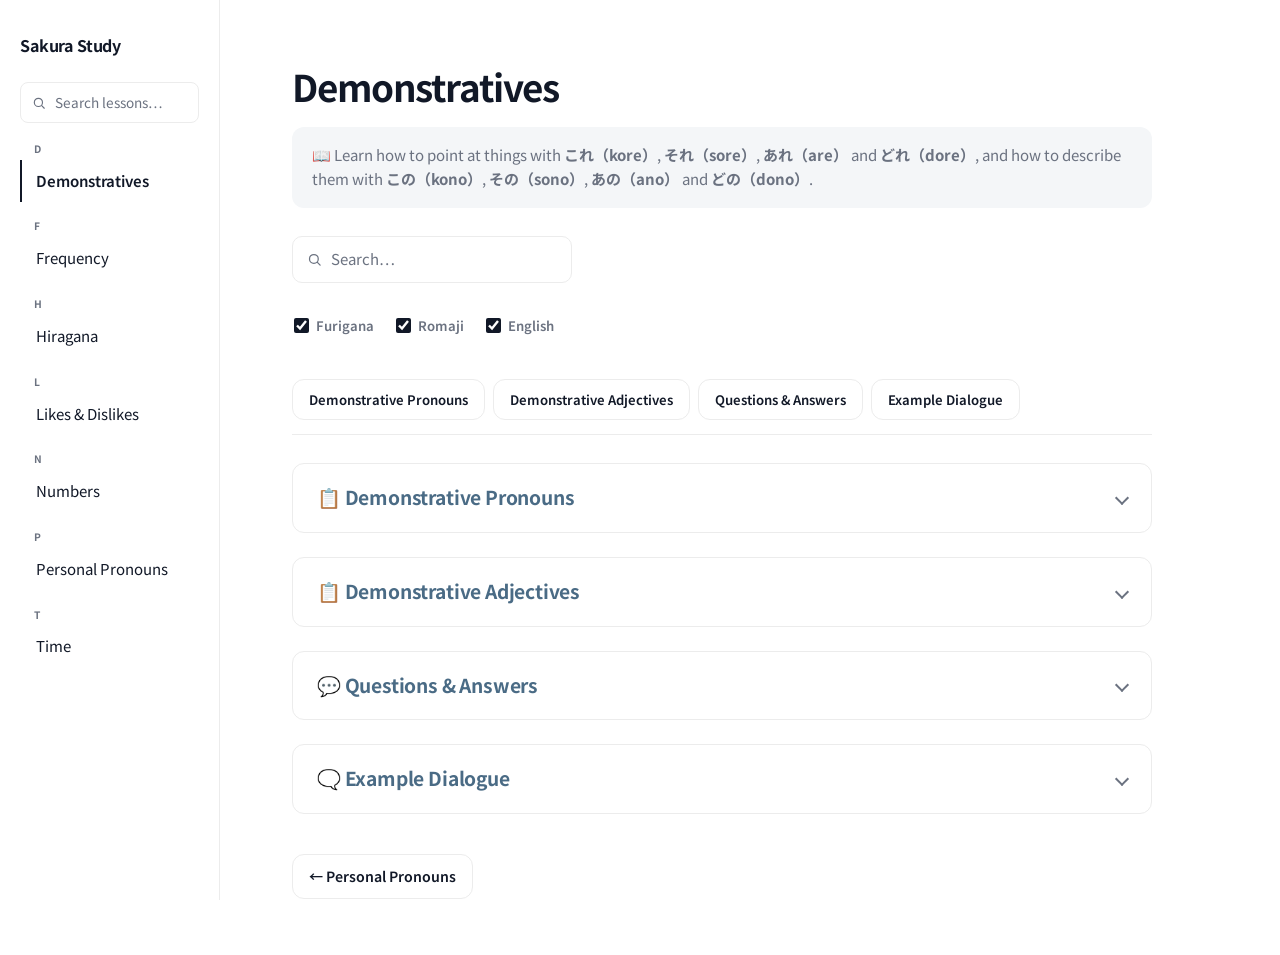
==== commit de1b646c: "Pre-v1.0 production readiness pass Full review of the site as a public-facing reference: content acc" ====
--- a/pages/demonstratives.html
+++ b/pages/demonstratives.html
@@ -132,7 +132,7 @@
       <main class="content">
         <div class="page">
           <h1>Demonstratives</h1>
-          <p class="lesson-overview">📖 Learn how to point at things with <strong>これ（これ, kore）</strong>, <strong>それ（それ, sore）</strong>, <strong>あれ（あれ, are）</strong> and <strong>どれ（どれ, dore）</strong>, and how to describe them with <strong>この（この, kono）</strong>, <strong>その（その, sono）</strong>, <strong>あの（あの, ano）</strong> and <strong>どの（どの, dono）</strong>.</p>
+          <p class="lesson-overview">📖 Learn how to point at things with <strong>これ（kore）</strong>, <strong>それ（sore）</strong>, <strong>あれ（are）</strong> and <strong>どれ（dore）</strong>, and how to describe them with <strong>この（kono）</strong>, <strong>その（sono）</strong>, <strong>あの（ano）</strong> and <strong>どの（dono）</strong>.</p>
 
           <!-- ------------------------------------- -->
           <!-- PAGE SEARCH -->
@@ -358,14 +358,14 @@
                 </article>
 
                 <article class="dialogue-card">
-                  <h3 class="dialogue-title">🏥 What Is That, Over There?</h3>
+                  <h3 class="dialogue-title">🏥 What Is That Over There?</h3>
                   <div class="dialogue-messages">
                     <div class="message message-a">
                       <span class="message-speaker">A</span>
                       <div class="message-bubble">
                         <p class="message-jp" lang="ja">あれ<span class="particle">は</span><ruby>何<rt>なん</rt></ruby>です<span class="particle">か</span>。</p>
                         <p class="message-romaji">Are <span class="particle">wa</span> nan desu <span class="particle">ka</span>?</p>
-                        <p class="message-en">What is that, over there?</p>
+                        <p class="message-en">What is that over there?</p>
                       </div>
                     </div>
                     <div class="message message-b">
@@ -373,7 +373,7 @@
                       <div class="message-bubble">
                         <p class="message-jp" lang="ja">あれ<span class="particle">は</span><ruby>病院<rt>びょういん</rt></ruby>です。</p>
                         <p class="message-romaji">Are <span class="particle">wa</span> byōin desu.</p>
-                        <p class="message-en">That, over there, is a hospital.</p>
+                        <p class="message-en">That over there is a hospital.</p>
                       </div>
                     </div>
                   </div>
@@ -453,7 +453,7 @@
                       <div class="message-bubble">
                         <p class="message-jp" lang="ja">あのかばん<span class="particle">は</span>だれ<span class="particle">の</span>です<span class="particle">か</span>。</p>
                         <p class="message-romaji">Ano kaban <span class="particle">wa</span> dare <span class="particle">no</span> desu <span class="particle">ka</span>?</p>
-                        <p class="message-en">Whose bag is that, over there?</p>
+                        <p class="message-en">Whose bag is that over there?</p>
                       </div>
                     </div>
                     <div class="message message-b">
@@ -507,7 +507,7 @@
                     <div class="message-bubble">
                       <p class="message-jp" lang="ja">そうです<span class="particle">か</span>。あれ<span class="particle">も</span><ruby>辞書<rt>じしょ</rt></ruby>です<span class="particle">か</span>。</p>
                       <p class="message-romaji">Sō desu <span class="particle">ka</span>. Are <span class="particle">mo</span> jisho desu <span class="particle">ka</span>?</p>
-                      <p class="message-en">I see. Is that, over there, a dictionary too?</p>
+                      <p class="message-en">I see. Is that over there a dictionary too?</p>
                     </div>
                   </div>
                   <div class="message message-b">
@@ -515,7 +515,7 @@
                     <div class="message-bubble">
                       <p class="message-jp" lang="ja">いいえ、あれ<span class="particle">は</span><ruby>地図<rt>ちず</rt></ruby>です。</p>
                       <p class="message-romaji">Iie, are <span class="particle">wa</span> chizu desu.</p>
-                      <p class="message-en">No, that, over there, is a map.</p>
+                      <p class="message-en">No, that over there is a map.</p>
                     </div>
                   </div>
                   <div class="message message-a">
@@ -539,7 +539,7 @@
                     <div class="message-bubble">
                       <p class="message-jp" lang="ja">じゃあ、そのかばん<span class="particle">は</span>だれ<span class="particle">の</span>です<span class="particle">か</span>。</p>
                       <p class="message-romaji">Jā, sono kaban <span class="particle">wa</span> dare <span class="particle">no</span> desu <span class="particle">ka</span>?</p>
-                      <p class="message-en">Then, whose bag is that, near you?</p>
+                      <p class="message-en">Then, whose bag is that near you?</p>
                     </div>
                   </div>
                   <div class="message message-b">
@@ -563,7 +563,7 @@
                     <div class="message-bubble">
                       <p class="message-jp" lang="ja">あのかばんです。</p>
                       <p class="message-romaji">Ano kaban desu.</p>
-                      <p class="message-en">That bag, over there.</p>
+                      <p class="message-en">That bag over there.</p>
                     </div>
                   </div>
                   <div class="message message-a">
--- a/assets/style.css
+++ b/assets/style.css
@@ -1,3 +1,5 @@
+@charset "UTF-8";
+
 /* ==========================================================
    Sakura Study
    Minimal Design System
@@ -162,7 +164,7 @@
 
     padding: 32px 20px;
 
-    background: #fff;
+    background: var(--bg);
     border-right: 1px solid var(--border);
 
     /* Thin, quiet scrollbar for the sidebar's own scroll region — visible
@@ -223,7 +225,7 @@
     border: 1px solid var(--border);
     border-radius: 8px;
 
-    background-color: #fff;
+    background-color: var(--bg);
     background-image: var(--icon-search);
     background-repeat: no-repeat;
     background-position: 11px center;
@@ -250,7 +252,10 @@
 /* Documentation-style results dropdown, floated below the search box
    instead of pushing page content — see initGlobalSearch (script.js)
    and assets/search-index.js (the content it searches, one entry per
-   table row / dialogue card / grammar note across every lesson). */
+   table row / dialogue message / grammar-note bullet across every
+   lesson, split into Japanese/reading/romaji/English fields). Capped
+   to an initial 8 cards (see .search-results-more) so a broad query
+   stays scannable instead of dumping dozens of results at once. */
 
 .search-results {
     position: absolute;
@@ -259,21 +264,42 @@
     right: 0;
     z-index: 20;
 
-    max-height: 360px;
+    max-height: 440px;
     overflow-y: auto;
 
-    background: #fff;
+    display: flex;
+    flex-direction: column;
+    gap: 4px;
+
+    background: var(--bg);
     border: 1px solid var(--border);
     border-radius: 10px;
     box-shadow: 0 8px 24px rgba(17, 24, 39, 0.1);
 
-    padding: 6px;
-}
+    padding: 8px;
+}
+
+/* script.js closes the dropdown by setting the native [hidden]
+   attribute, but an author display: flex beats the UA stylesheet's
+   [hidden] { display: none } no matter the specificity — without this
+   the empty, bordered, shadowed box renders under the search input on
+   every page load, before any search has been typed. */
+.search-results[hidden] {
+    display: none;
+}
+
+/* Each result is a compact card, not a dense list row — lesson name,
+   section name and snippet each get their own line so the typography
+   hierarchy below (.search-result-lesson/-section/-snippet) actually
+   reads as hierarchy instead of three same-weight lines running
+   together. */
 
 .search-result {
-    display: block;
-
-    padding: 8px 10px;
+    display: flex;
+    flex-direction: column;
+    gap: 2px;
+
+    padding: 10px 12px;
 
     border-radius: 8px;
 
@@ -282,30 +308,43 @@
 }
 
 .search-result:hover,
-.search-result:focus-visible {
+.search-result:focus-visible,
+.search-result[aria-selected="true"] {
     background: var(--hover);
     outline: none;
 }
 
-.search-result + .search-result {
-    margin-top: 2px;
-}
-
-.search-result-meta {
-    display: block;
-    margin-bottom: 3px;
-
-    color: var(--muted);
-    font-size: 0.68rem;
+/* Largest, boldest line in the card — same size/weight as a page's own
+   section headings (.page h2) so a result reads with exactly as much
+   authority as the heading it's linking to, in the site's primary text
+   colour rather than an accent, since this is the answer to "which
+   lesson" and needs to dominate the card. */
+
+.search-result-lesson {
+    color: var(--text);
+    font-size: 1.2rem;
     font-weight: 700;
-    letter-spacing: 0.08em;
-    text-transform: uppercase;
+    letter-spacing: -0.01em;
+}
+
+/* One step down in size and weight, in the same muted steel-blue every
+   other section-level heading on the site already uses — enough
+   distinction from the lesson name above that the eye never confuses
+   "which lesson" with "which part of it". */
+
+.search-result-section {
+    color: var(--heading-accent);
+    font-size: 0.78rem;
+    font-weight: 600;
 }
 
 .search-result-snippet {
     display: -webkit-box;
     overflow: hidden;
 
+    margin-top: 2px;
+
+    color: var(--muted);
     font-size: 0.85rem;
     line-height: 1.4;
 
@@ -313,14 +352,44 @@
     -webkit-box-orient: vertical;
 }
 
-.search-result-snippet mark {
+.search-result-snippet .search-mark {
+    color: var(--text);
+}
+
+/* Trailing row in the dropdown once there are more matches than the
+   initial 8 — a plain button, not another card, so it never gets
+   mistaken for a result of its own. Clicking it re-renders the same
+   already-ranked match list in full; it never re-runs the search. */
+
+.search-results-more {
+    display: block;
+    width: 100%;
+
+    margin-top: 2px;
+    padding: 10px 12px;
+
     background: none;
+    border: none;
+    border-radius: 8px;
+
+    color: var(--muted);
+    font: inherit;
+    font-size: 0.82rem;
+    font-weight: 600;
+    text-align: center;
+    cursor: pointer;
+}
+
+.search-results-more:hover,
+.search-results-more:focus-visible,
+.search-results-more[aria-selected="true"] {
+    background: var(--hover);
     color: var(--text);
-    font-weight: 700;
+    outline: none;
 }
 
 .search-results-empty {
-    padding: 10px;
+    padding: 10px 12px;
 
     color: var(--muted);
     font-size: 0.85rem;
@@ -594,7 +663,7 @@
     border: 1px solid var(--border);
     border-radius: 10px;
 
-    background-color: #fff;
+    background-color: var(--bg);
     background-image: var(--icon-search);
     background-repeat: no-repeat;
     background-position: 14px center;
@@ -722,8 +791,18 @@
     border-color: var(--text);
 }
 
+/* .toggle-section's own overflow: hidden (there to clip the card's
+   rounded corners) also clips anything inside it that's wider than the
+   card — a reference table narrower than its content simply lost its
+   right-hand columns, with no way to reach them, on any viewport where
+   .content got narrow enough (phones, but also a ~950px desktop window,
+   above the 900px breakpoint). Scroll the body instead of clipping it;
+   auto means nothing changes at widths where the table already fits. */
+
 .toggle-body {
     padding: 0 24px 24px;
+
+    overflow-x: auto;
 }
 
 /*-----------------------------------------------*/
@@ -745,7 +824,7 @@
 
     text-align: left;
 
-    background: #fff;
+    background: var(--bg);
     color: var(--muted);
 
     font-size: 0.72rem;
@@ -765,7 +844,7 @@
 }
 
 tbody tr {
-    transition: background-color 0.12s;
+    transition: background-color 0.15s;
 }
 
 tbody tr:last-child td {
@@ -835,11 +914,32 @@
     text-align: left;
 }
 
+/* Reading stacked above the base and left-aligned with it, via a
+   two-row grid (rt is order: 1, the kanji order: 2) rather than native
+   ruby layout.
+
+   baseline-source is what makes okurigana written outside the <ruby>
+   sit correctly — cells like
+   <ruby><span class="kanji">食</span><rt>た</rt></ruby>べる (食べる,
+   好き, 走る, 続く, 脱ぐ, 飲む, 読む, 難しい in hiragana.html's
+   vocabulary tables). An inline-grid aligns to its FIRST row's
+   baseline, which here is the furigana row, so that trailing "べる"
+   was being set on the furigana line next to the reading instead of on
+   the base line next to the kanji. "last" points the box at its final
+   row — the kanji — so following text lands on the kanji's own
+   baseline (measured: within 0.1px). Browsers without the property
+   (Chrome <111, Safari <16.4, Firefox <115) simply keep the old
+   behavior; nothing else regresses. Cells whose whole word sits inside
+   the <ruby> are unaffected apart from the ruby sitting a few px
+   higher in its row. */
+
 .jp ruby {
     display: inline-grid;
     grid-template-rows: auto auto;
     justify-items: start;
     align-items: center;
+
+    baseline-source: last;
 }
 
 .jp .kanji {
@@ -1002,7 +1102,7 @@
     border: 1px solid var(--border);
     border-radius: var(--radius);
 
-    background: #fff;
+    background: var(--bg);
 }
 
 .dialogue-title {
@@ -1232,21 +1332,45 @@
 /*-----------------------------------------------*/
 /* SEARCH RESULT HIGHLIGHT */
 /*-----------------------------------------------*/
-/* Landing on a page from a search result (initSearchHighlight in
-   script.js) tints whichever row/card/note matched — the same pale
-   "find in page" yellow browsers use, so the convention is already
-   familiar. Stays lit (no fade timer) until the next click or
-   keypress, since the whole point is to still be visible by the time
-   you've actually found and read the match. */
-
-/* tbody tr.search-highlight, not just .search-highlight, so this
-   outranks tbody tr:nth-child(even)'s zebra-stripe background — same
-   specificity, but a selector this specific has to be spelled out to
-   win the tie rather than relying on source order alone. */
-.search-highlight,
-tbody tr.search-highlight {
+/* One highlight style shared by two places: the <mark> wrapped around
+   a snippet's matching term in the results dropdown (see
+   .search-result-snippet above), and the same class markMatch
+   (script.js) wraps around the matched term after landing on a page
+   from a search result. Pale "find in page" yellow, rounded, small
+   horizontal padding only (no vertical padding, so a highlighted word
+   never nudges its own line's height) — box-decoration-break keeps
+   that same pill shape intact even if the match happens to wrap
+   across a line. */
+
+.search-mark {
     background-color: #fef9c3;
-    transition: background-color 0.2s ease-out;
+    border-radius: 4px;
+    padding: 0 3px;
+
+    box-decoration-break: clone;
+    -webkit-box-decoration-break: clone;
+
+    transition: background-color 0.3s ease-out;
+}
+
+/* Added ~4.5s after landing (see fadeThenUnwrap in script.js), then
+   the <mark> itself is unwrapped once the transition finishes — long
+   enough to catch the eye without lingering as permanent page
+   furniture once you've read it. */
+.search-mark--fade {
+    background-color: transparent;
+}
+
+/* Fallback for the rare match that can't be isolated to a single text
+   node (see markMatch in script.js) — tints the whole row/card instead
+   of highlighting nothing. Same colour, same fade, just applied to a
+   bigger box. tbody tr.search-highlight-fallback outranks
+   tbody tr:nth-child(even)'s zebra-stripe at equal specificity only
+   because it's spelled out to match it, not by source order alone. */
+.search-highlight-fallback,
+tbody tr.search-highlight-fallback {
+    background-color: #fef9c3;
+    transition: background-color 0.3s ease-out;
 }
 
 /*-----------------------------------------------*/
@@ -1486,6 +1610,16 @@
         padding: 22px 18px;
     }
 
+    /* The grid's 300px minimum track is wider than the space left
+       inside .toggle-body on a ~375px phone, so every card overflowed
+       its own column (and got clipped by .toggle-section's
+       overflow: hidden). One column below this breakpoint is what
+       auto-fill already resolves to at every width down here anyway —
+       only now the card fits the column instead of overhanging it. */
+    .dialogue-grid {
+        grid-template-columns: 1fr;
+    }
+
     .dialogue-card {
         padding: 18px;
     }
@@ -1528,13 +1662,31 @@
 
     /* A closed <details> hides its content via the UA stylesheet even
        when printed — force it open on paper so a collapsed toggle
-       doesn't silently drop a table from the printout. */
-    .toggle-section summary::after {
+       doesn't silently drop a table from the printout. The home page's
+       category cards are the same native <details> pattern and need the
+       same treatment, or a collapsed category prints as a bare heading
+       with its lessons missing. */
+    .toggle-section summary::after,
+    .category-summary::after {
         display: none;
     }
 
-    .toggle-section .toggle-body {
+    .toggle-section .toggle-body,
+    .category .category-items {
         display: block !important;
+    }
+
+    /* display on the child only covers browsers that hide a closed
+       <details> with display: none. Current Chrome instead hides it
+       through the ::details-content pseudo-element
+       (content-visibility: hidden), which the rule above cannot reach,
+       so collapsed sections were still dropping out of the printout.
+       Kept as its own rule: browsers that don't know the pseudo drop
+       the whole block, and grouping it above would take the working
+       selectors down with it. */
+    .toggle-section::details-content,
+    .category::details-content {
+        content-visibility: visible !important;
     }
 
     /* Same reasoning as forcing collapsed toggles open above: a
@@ -1584,7 +1736,12 @@
         font-weight: 700;
     }
 
-    .jp rt {
+    /* Same furigana treatment wherever it appears, not just in a table
+       cell — .notes' own examples carry ruby too, and at #9ca3af they
+       print noticeably fainter than the identical readings in the
+       column beside them. */
+    .jp rt,
+    .notes .example-jp rt {
         color: #555;
     }
 
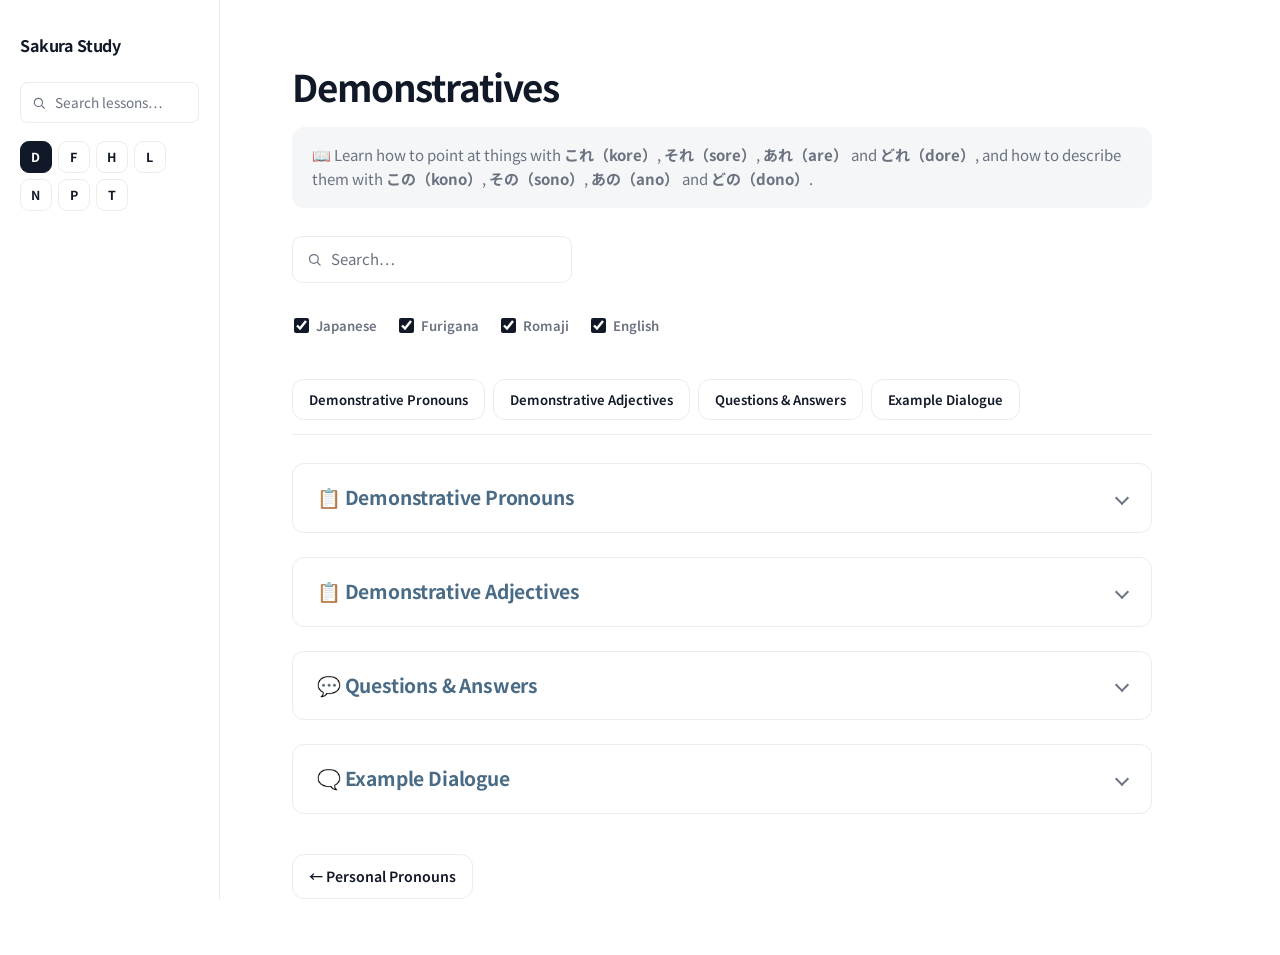
==== commit d127d12a: "hiragana page redesign redesigned the Hiragana page into a compact, textbook-style reference, plus a" ====
--- a/pages/demonstratives.html
+++ b/pages/demonstratives.html
@@ -97,34 +97,48 @@
              titles — see initGlobalSearch in assets/script.js and
              assets/search-index.js (regenerate that file after editing
              lesson content: python3 assets/build-search-index.py). -->
-        <nav class="menu" id="sidebarMenu">
-          <div class="menu-group">
-            <span class="menu-letter">D</span>
-            <a class="active" href="demonstratives.html">Demonstratives</a>
-          </div>
-          <div class="menu-group">
-            <span class="menu-letter">F</span>
-            <a href="frequency.html">Frequency</a>
-          </div>
-          <div class="menu-group">
-            <span class="menu-letter">H</span>
-            <a href="hiragana.html">Hiragana</a>
-          </div>
-          <div class="menu-group">
-            <span class="menu-letter">L</span>
-            <a href="likes-dislikes.html">Likes &amp; Dislikes</a>
-          </div>
-          <div class="menu-group">
-            <span class="menu-letter">N</span>
-            <a href="numbers.html">Numbers</a>
-          </div>
-          <div class="menu-group">
-            <span class="menu-letter">P</span>
-            <a href="pronouns.html">Personal Pronouns</a>
-          </div>
-          <div class="menu-group">
-            <span class="menu-letter">T</span>
-            <a href="time.html">Time</a>
+        <nav class="menu" id="sidebarMenu" aria-label="Lessons">
+          <div class="menu-letter-group">
+            <button type="button" class="menu-letter-btn active" aria-haspopup="true" aria-expanded="false">D</button>
+            <div class="menu-popover" role="menu">
+              <a href="demonstratives.html" class="active" aria-current="page" role="menuitem">Demonstratives</a>
+            </div>
+          </div>
+          <div class="menu-letter-group">
+            <button type="button" class="menu-letter-btn" aria-haspopup="true" aria-expanded="false">F</button>
+            <div class="menu-popover" role="menu">
+              <a href="frequency.html" role="menuitem">Frequency</a>
+            </div>
+          </div>
+          <div class="menu-letter-group">
+            <button type="button" class="menu-letter-btn" aria-haspopup="true" aria-expanded="false">H</button>
+            <div class="menu-popover" role="menu">
+              <a href="hiragana.html" role="menuitem">Hiragana</a>
+            </div>
+          </div>
+          <div class="menu-letter-group">
+            <button type="button" class="menu-letter-btn" aria-haspopup="true" aria-expanded="false">L</button>
+            <div class="menu-popover" role="menu">
+              <a href="likes-dislikes.html" role="menuitem">Likes &amp; Dislikes</a>
+            </div>
+          </div>
+          <div class="menu-letter-group">
+            <button type="button" class="menu-letter-btn" aria-haspopup="true" aria-expanded="false">N</button>
+            <div class="menu-popover" role="menu">
+              <a href="numbers.html" role="menuitem">Numbers</a>
+            </div>
+          </div>
+          <div class="menu-letter-group">
+            <button type="button" class="menu-letter-btn" aria-haspopup="true" aria-expanded="false">P</button>
+            <div class="menu-popover" role="menu">
+              <a href="pronouns.html" role="menuitem">Personal Pronouns</a>
+            </div>
+          </div>
+          <div class="menu-letter-group">
+            <button type="button" class="menu-letter-btn" aria-haspopup="true" aria-expanded="false">T</button>
+            <div class="menu-popover" role="menu">
+              <a href="time.html" role="menuitem">Time</a>
+            </div>
           </div>
         </nav>
       </aside>
@@ -163,6 +177,7 @@
                initDisplayToggles in assets/script.js. -->
 
           <div class="display-toggles">
+            <label><input type="checkbox" id="toggleJapanese" checked /> Japanese</label>
             <label><input type="checkbox" id="toggleFurigana" checked /> Furigana</label>
             <label><input type="checkbox" id="toggleRomaji" checked /> Romaji</label>
             <label><input type="checkbox" id="toggleEnglish" checked /> English</label>
--- a/assets/style.css
+++ b/assets/style.css
@@ -73,6 +73,16 @@
 
 html {
     scroll-behavior: smooth;
+
+    /* Belt-and-suspenders: nothing on the page is meant to scroll
+       horizontally at the document level — wide content (tables, the
+       kana grid) scrolls inside its own overflow-x: auto container
+       instead (see .kana-grid-scroll, .toggle-body). A stray
+       absolutely-positioned element that's off-screen but not
+       display: none (e.g. a closed .menu-popover — visibility: hidden
+       still occupies layout space) can otherwise force the whole page
+       to scroll sideways to reach nothing. */
+    overflow-x: hidden;
 }
 
 body {
@@ -113,6 +123,26 @@
 }
 
 /*-----------------------------------------------*/
+/* SCREEN-READER ONLY */
+/*-----------------------------------------------*/
+/* Standard visually-hidden pattern — content stays in the accessibility
+   tree (announced by a screen reader) but takes up no visual space and
+   never clips into a scrollbar the way a plain overflow:hidden + 1px
+   box can on some browsers. Used for table captions that would just
+   repeat a heading already on screen. */
+
+.sr-only {
+    position: absolute;
+
+    width: 1px;
+    height: 1px;
+    overflow: hidden;
+
+    clip: rect(0, 0, 0, 0);
+    white-space: nowrap;
+}
+
+/*-----------------------------------------------*/
 /* FOCUS */
 /*-----------------------------------------------*/
 
@@ -122,7 +152,7 @@
    to work with; this covers everything else. */
 
 .sidebar-brand:focus-visible,
-.menu a:focus-visible,
+.menu-popover a:focus-visible,
 table.dataTable thead th.dt-orderable-asc:focus-visible,
 table.dataTable thead th.dt-orderable-desc:focus-visible {
     outline: 2px solid var(--text);
@@ -395,53 +425,135 @@
     font-size: 0.85rem;
 }
 
-/* Flat and alphabetical, no category heading — one .menu-group per
-   letter, each holding that letter's page link(s). Mirrors the home
-   page's own .page-index (same data, different context), so the site
-   has exactly one organizing idea for "all the pages" instead of two. */
+/* Flat and alphabetical, no category heading — one .menu-letter-group
+   per starting letter, each a compact button that reveals that
+   letter's page link(s) in a popover instead of spelling every lesson
+   name out inline. Mirrors the home page's own .page-index (same
+   data, different context), so the site has exactly one organizing
+   idea for "all the pages" instead of two. A row that wraps, not a
+   tall column, so the whole nav stays a couple of lines regardless of
+   viewport width — see initLessonNav (script.js) for the hover/click/
+   keyboard interaction that opens each popover. */
 
 .menu {
     display: flex;
-    flex-direction: column;
-    gap: 16px;
-}
-
-.menu-group {
+    flex-wrap: wrap;
+    gap: 6px;
+}
+
+.menu-letter-group {
+    position: relative;
+}
+
+.menu-letter-btn {
+    display: flex;
+    align-items: center;
+    justify-content: center;
+
+    width: 32px;
+    height: 32px;
+    padding: 0;
+
+    background: none;
+    border: 1px solid var(--border);
+    border-radius: 9px;
+
+    color: var(--text);
+    font: inherit;
+    font-size: 0.78rem;
+    font-weight: 700;
+    letter-spacing: 0.02em;
+
+    cursor: pointer;
+    transition: background-color 0.15s, border-color 0.15s, color 0.15s;
+}
+
+.menu-letter-btn:hover,
+.menu-letter-btn[aria-expanded="true"] {
+    background: var(--hover);
+    border-color: #d1d5db;
+}
+
+.menu-letter-btn:focus-visible {
+    outline: 2px solid var(--text);
+    outline-offset: 2px;
+}
+
+/* Current page's letter stays visibly marked even while its popover
+   is closed — the one piece of the old always-expanded nav that can't
+   be deferred to a hover/click reveal. */
+.menu-letter-btn.active {
+    background: var(--text);
+    border-color: var(--text);
+    color: #fff;
+}
+
+.menu-letter-btn.active:hover,
+.menu-letter-btn.active[aria-expanded="true"] {
+    background: #000;
+    border-color: #000;
+}
+
+/* Hidden via opacity/visibility rather than [hidden]/display so the
+   open state can fade smoothly — and, just as important, so a
+   *closed* popover's links stay outside the tab order and un-hoverable
+   automatically (visibility: hidden removes both), with no manual
+   tabindex bookkeeping in script.js. Closing is deferred to the end of
+   the transition (default UA behavior for a visibility transition
+   paired with another property) so a keyboard user tabbing out mid-
+   fade doesn't lose the link they were just on. */
+
+.menu-popover {
+    position: absolute;
+    top: calc(100% + 6px);
+    left: 0;
+    z-index: 30;
+
+    min-width: 188px;
+
     display: flex;
     flex-direction: column;
-}
-
-.menu-letter {
-    margin: 0 0 2px 14px;
-
-    color: var(--muted);
-
-    font-size: 0.64rem;
-    font-weight: 700;
-    letter-spacing: 0.14em;
-    text-transform: uppercase;
-}
-
-.menu a {
-    display: block;
-
-    padding: 9px 0 9px 14px;
+    gap: 2px;
+
+    padding: 6px;
+
+    background: var(--bg);
+    border: 1px solid var(--border);
+    border-radius: 10px;
+    box-shadow: 0 10px 28px rgba(17, 24, 39, 0.12);
+
+    visibility: hidden;
+    opacity: 0;
+    transform: translateY(-4px);
+
+    transition: opacity 0.15s ease, transform 0.15s ease, visibility 0.15s ease;
+}
+
+.menu-popover.is-open {
+    visibility: visible;
+    opacity: 1;
+    transform: translateY(0);
+}
+
+.menu-popover a {
+    padding: 8px 10px;
+
+    border-radius: 7px;
 
     color: var(--text);
     text-decoration: none;
 
-    border-left: 2px solid transparent;
-
-    transition: 0.15s;
-}
-
-.menu a:hover {
-    color: #000;
-}
-
-.menu a.active {
-    font-weight: 600;
-    border-left-color: var(--accent);
+    font-size: 0.87rem;
+}
+
+.menu-popover a:hover,
+.menu-popover a:focus-visible {
+    background: var(--hover);
+    outline: none;
+}
+
+.menu-popover a.active {
+    font-weight: 700;
 }
 
 /*-----------------------------------------------*/
@@ -1269,16 +1381,252 @@
 }
 
 /*-----------------------------------------------*/
-/* DISPLAY TOGGLES (Furigana / Romaji / English) */
-/*-----------------------------------------------*/
-/* Three checkboxes, on by default, persisted per-browser in
-   localStorage by initDisplayToggles (script.js) — unchecking one
-   adds a body.hide-* class that this stylesheet reads everywhere that
-   layer appears (table cells, dialogue lines, notes examples).
-   visibility: hidden rather than display: none throughout, on purpose
-   — the whole point is that hiding a layer must not reflow the table
-   or collapse the vertical rhythm of a dialogue card; a blank cell or
-   blank line in its place does that. */
+/* KANA GRID (Hiragana's chart tables) */
+/*-----------------------------------------------*/
+/* A real <table> laid out as a consonant-by-vowel matrix — <th
+   scope="col"> across the top, <th scope="row"> down the left, one
+   <td> per mora — rather than the old flat "one row per character"
+   list. Sorting a fixed gojūon chart has no meaning, so these never
+   get .ref-table/initReferenceTables (no DataTables); the page's own
+   #pageSearch instead dims non-matching cells in place (see
+   initPageSearch, script.js) so the grid's shape never breaks apart
+   mid-search the way hiding whole rows would. table-layout: fixed plus
+   an explicit column width keeps every vowel column the same width
+   regardless of which character happens to be widest. */
+
+.kana-grid-scroll {
+    overflow-x: auto;
+}
+
+table.kana-grid {
+    width: 100%;
+    table-layout: fixed;
+
+    border: 1px solid var(--border);
+    border-radius: var(--radius);
+    border-collapse: separate;
+    border-spacing: 0;
+
+    overflow: hidden;
+}
+
+table.kana-grid th,
+table.kana-grid td {
+    border-bottom: 1px solid var(--border);
+    border-right: 1px solid var(--border);
+}
+
+table.kana-grid tr > :last-child {
+    border-right: none;
+}
+
+table.kana-grid tr:last-child > * {
+    border-bottom: none;
+}
+
+table.kana-grid th[scope="col"] {
+    width: 66px;
+    padding: 10px 4px;
+
+    background: var(--bg);
+    color: var(--muted);
+
+    font-size: 0.72rem;
+    font-weight: 700;
+    letter-spacing: 0.06em;
+    text-align: center;
+}
+
+table.kana-grid th[scope="row"] {
+    width: 40px;
+    padding: 10px 4px;
+
+    background: var(--heading-accent-soft);
+    color: var(--heading-accent);
+
+    font-size: 0.76rem;
+    font-weight: 700;
+    text-align: center;
+}
+
+table.kana-grid .kana-corner {
+    background: var(--bg);
+}
+
+td.kana-cell {
+    padding: 10px 4px;
+
+    text-align: center;
+    vertical-align: middle;
+
+    transition: background-color 0.15s;
+}
+
+td.kana-cell:hover {
+    background: var(--hover);
+}
+
+/* Overrides .jp's own list-table sizing (width: 170px, left-aligned) —
+   applied together with .jp on the same <td> so the ruby/furigana
+   stacking rules in JAPANESE above still apply for free, just
+   recentered and unconstrained in width for a compact grid cell. */
+td.kana-cell.jp {
+    width: auto;
+    text-align: center;
+}
+
+td.kana-cell.jp ruby {
+    justify-items: center;
+}
+
+td.kana-cell .kanji {
+    font-size: 1.15rem;
+}
+
+td.kana-cell .romaji {
+    display: block;
+    margin-top: 2px;
+
+    font-size: 0.7rem;
+}
+
+/* A combination that doesn't exist (きぃ, わぇ…) — left blank rather
+   than removed, so the grid's shape stays intact and a learner can see
+   at a glance which sounds simply aren't part of the language instead
+   of wondering whether the chart is missing something. */
+td.kana-empty {
+    background-image: repeating-linear-gradient(
+        135deg,
+        transparent,
+        transparent 5px,
+        var(--border) 5px,
+        var(--border) 6px
+    );
+}
+
+/* Search dims rather than hides a non-matching cell (see
+   initPageSearch, script.js) — hiding would tear holes in a fixed
+   consonant/vowel grid, where every cell's position carries meaning. */
+td.kana-cell.search-dim {
+    opacity: 0.25;
+}
+
+/* ん sits outside the whole vowel grid (no row or column of its own),
+   so it's called out as its own small line under the table instead of
+   forced into a cell that would misrepresent it. */
+.kana-grid-note {
+    margin-top: 14px;
+
+    color: var(--muted);
+    font-size: 0.85rem;
+}
+
+.kana-grid-note .kanji {
+    margin-right: 6px;
+
+    color: var(--text);
+    font-size: 1.05rem;
+    font-weight: 500;
+}
+
+.kana-grid-note .romaji {
+    color: var(--muted);
+}
+
+.kana-grid-note a {
+    color: var(--heading-accent);
+}
+
+/* One heading + one grid (or one small table), repeated for Dakuten /
+   Handakuten / Yōon / Small っ / Long Vowels inside Advanced Hiragana
+   and its matching vocabulary section — kept as subsections of one
+   <details> rather than split into their own cards, so "Advanced
+   Hiragana" reads as one cohesive chart with clear internal labels,
+   not four unrelated tables glued together. */
+
+.kana-subsection + .kana-subsection {
+    margin-top: 32px;
+    padding-top: 28px;
+
+    border-top: 1px solid var(--border);
+}
+
+.kana-subsection h3 {
+    margin: 0 0 14px;
+
+    color: var(--heading-accent);
+
+    font-size: 0.98rem;
+    font-weight: 700;
+    letter-spacing: -0.005em;
+}
+
+.kana-subsection p {
+    margin: -4px 0 14px;
+
+    color: var(--muted);
+    font-size: 0.88rem;
+}
+
+/*-----------------------------------------------*/
+/* COMPARISON PILLS (Notes) */
+/*-----------------------------------------------*/
+/* Replaces dense inline chains like "か → が (ka → ga), さ → ざ (sa →
+   za)…" with one small pill per pair — same information, laid out so
+   each comparison is its own scannable unit instead of a sentence a
+   reader has to parse character by character. */
+
+.compare-pills {
+    display: flex;
+    flex-wrap: wrap;
+    gap: 8px;
+
+    margin-top: 12px;
+}
+
+.compare-pill {
+    display: inline-flex;
+    align-items: baseline;
+    gap: 7px;
+
+    padding: 7px 14px;
+
+    background: var(--heading-accent-soft);
+    border: 1px solid var(--heading-accent-border);
+    border-radius: 999px;
+}
+
+.compare-pill .compare-from,
+.compare-pill .compare-to {
+    color: var(--text);
+    font-size: 1.05rem;
+    font-weight: 500;
+}
+
+.compare-pill .compare-arrow {
+    color: var(--heading-accent);
+    font-size: 0.75rem;
+}
+
+.compare-pill .compare-romaji {
+    color: var(--muted);
+    font-family: system-ui, -apple-system, "Helvetica Neue", Arial, sans-serif;
+    font-size: 0.75rem;
+}
+
+/*-----------------------------------------------*/
+/* DISPLAY TOGGLES (Japanese / Furigana / Romaji / English) */
+/*-----------------------------------------------*/
+/* Four checkboxes, on by default, persisted per-browser in localStorage
+   by initDisplayToggles (script.js) — unchecking one adds a
+   body.hide-* class that this stylesheet reads everywhere that layer
+   appears (table cells, dialogue lines, notes examples). visibility:
+   hidden rather than display: none throughout, on purpose — the whole
+   point is that hiding a layer must not reflow the table or collapse
+   the vertical rhythm of a dialogue card; a blank cell or blank line
+   in its place does that. Hiding Japanese takes its furigana with it
+   (an <rt> reading floating with no base above it reads as a bug, not
+   a feature) — everything else stays independent of everything else. */
 
 .display-toggles {
     display: flex;
@@ -1311,11 +1659,18 @@
     cursor: pointer;
 }
 
+body.hide-japanese .jp .kanji,
+body.hide-japanese .jp rt,
+body.hide-japanese .message-jp,
+body.hide-japanese .notes .example-jp {
+    visibility: hidden;
+}
+
 body.hide-furigana rt {
     visibility: hidden;
 }
 
-body.hide-romaji td.romaji,
+body.hide-romaji .romaji,
 body.hide-romaji th.col-romaji,
 body.hide-romaji .message-romaji,
 body.hide-romaji .notes .example {
@@ -1549,13 +1904,6 @@
         margin-bottom: 0;
     }
 
-    .menu {
-        flex-direction: row;
-        flex-wrap: wrap;
-        align-items: flex-start;
-        gap: 6px 22px;
-    }
-
     .content {
         padding: 28px;
     }
@@ -1569,11 +1917,16 @@
     }
 
     /* Larger touch targets once the pointer is (most likely) a finger
-       rather than a mouse — the same links/rows, just roomier padding
-       so tapping the right one doesn't require precision. */
-
-    .menu a {
-        padding: 12px 0 12px 14px;
+       rather than a mouse — the same buttons/links, just roomier
+       padding so tapping the right one doesn't require precision. */
+
+    .menu-letter-btn {
+        width: 36px;
+        height: 36px;
+    }
+
+    .menu-popover a {
+        padding: 12px 10px;
     }
 
     .table-nav a,
@@ -1630,6 +1983,28 @@
 
     .message {
         max-width: 94%;
+    }
+
+    /* Trims .toggle-body's own padding and each kana-grid column just
+       enough that the full-width Basic Hiragana/Dakuten grid (row
+       header + 5 vowel columns) fits a ~375px phone without triggering
+       .kana-grid-scroll's overflow — the narrower Yōon/Small っ grids
+       (3-4 columns) already fit at the default width and are
+       unaffected. */
+    .toggle-body {
+        padding: 0 16px 16px;
+    }
+
+    table.kana-grid th[scope="col"] {
+        width: 50px;
+    }
+
+    table.kana-grid th[scope="row"] {
+        width: 32px;
+    }
+
+    td.kana-cell .kanji {
+        font-size: 1.05rem;
     }
 }
 
@@ -1691,10 +2066,14 @@
 
     /* Same reasoning as forcing collapsed toggles open above: a
        printed reference page should be complete regardless of
-       whatever furigana/romaji/English layers were switched off on
-       screen at the time. */
+       whatever Japanese/furigana/romaji/English layers were switched
+       off on screen at the time. */
+    body.hide-japanese .jp .kanji,
+    body.hide-japanese .jp rt,
+    body.hide-japanese .message-jp,
+    body.hide-japanese .notes .example-jp,
     body.hide-furigana rt,
-    body.hide-romaji td.romaji,
+    body.hide-romaji .romaji,
     body.hide-romaji th.col-romaji,
     body.hide-romaji .message-romaji,
     body.hide-romaji .notes .example,
@@ -1752,6 +2131,7 @@
        black-on-white/bordered like everything else on paper. */
     .page h2,
     .grammar-note h3,
+    .kana-subsection h3,
     .kana-highlight {
         color: #000;
     }
@@ -1759,6 +2139,27 @@
     .lesson-overview {
         background: #fff !important;
         padding: 0;
+    }
+
+    /* Same reasoning as the rest of this block: screen-only tints
+       (the row-header fill, the "no such combination" hatch, comparison
+       pills) fall back to plain black-on-white/bordered on paper. */
+    table.kana-grid th[scope="row"] {
+        background: #fff !important;
+        color: #000;
+    }
+
+    td.kana-empty {
+        background-image: none !important;
+    }
+
+    .compare-pill {
+        background: #fff !important;
+        border-color: #ccc;
+    }
+
+    .compare-pill .compare-arrow {
+        color: #000;
     }
 
     /* Dialogue Cards' pastel speaker bubbles are a screen-only cue —
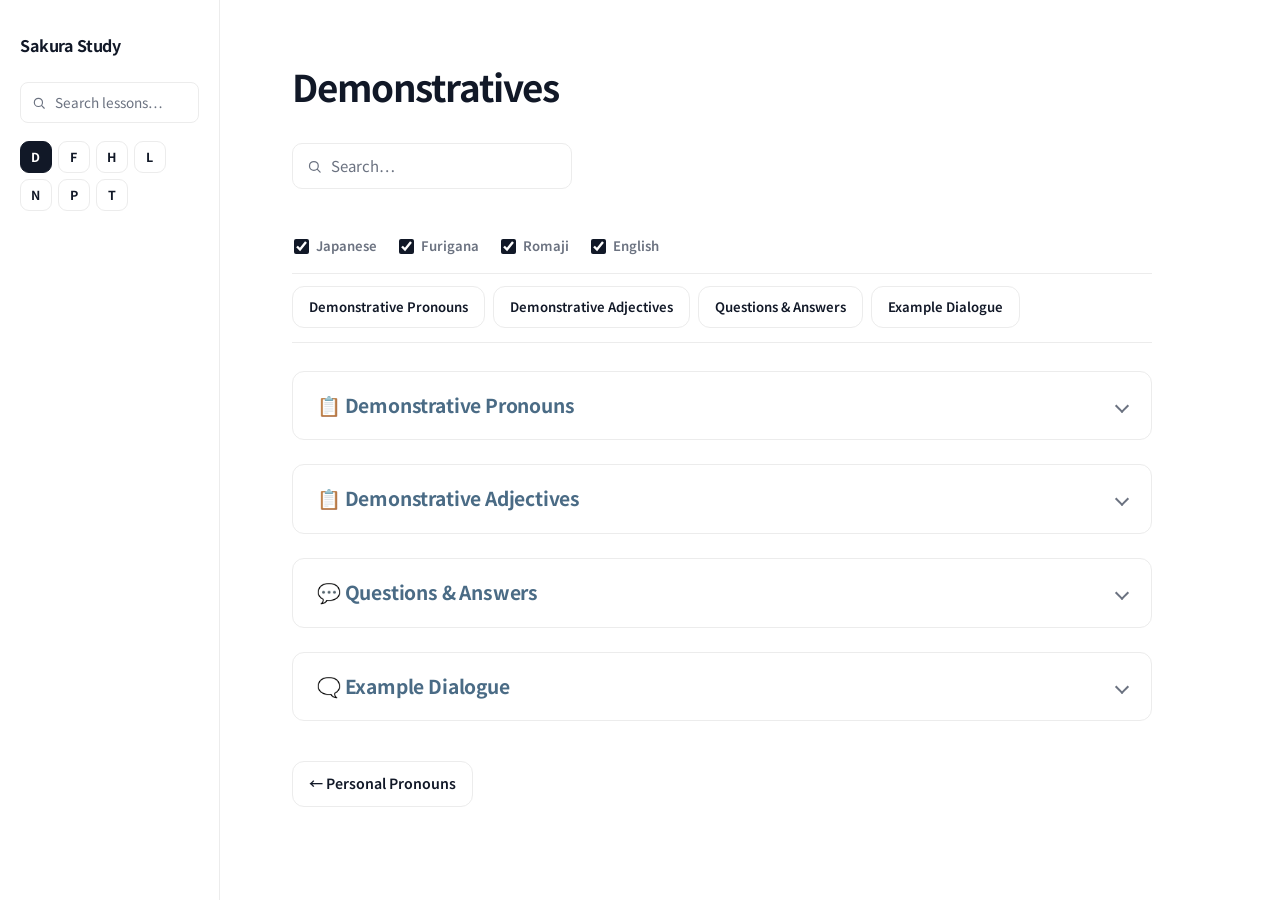
==== commit 651186f4: "Redesign Demonstratives page to match Hiragana's polish - Remove the grey lesson-overview box and th" ====
--- a/pages/demonstratives.html
+++ b/pages/demonstratives.html
@@ -146,7 +146,6 @@
       <main class="content">
         <div class="page">
           <h1>Demonstratives</h1>
-          <p class="lesson-overview">📖 Learn how to point at things with <strong>これ（kore）</strong>, <strong>それ（sore）</strong>, <strong>あれ（are）</strong> and <strong>どれ（dore）</strong>, and how to describe them with <strong>この（kono）</strong>, <strong>その（sono）</strong>, <strong>あの（ano）</strong> and <strong>どの（dono）</strong>.</p>
 
           <!-- ------------------------------------- -->
           <!-- PAGE SEARCH -->
@@ -170,37 +169,40 @@
           </div>
 
           <!-- ------------------------------------- -->
-          <!-- DISPLAY TOGGLES -->
-          <!-- ------------------------------------- -->
-          <!-- Furigana/romaji/English, on by default and persisted in
-               localStorage across the whole site — see
-               initDisplayToggles in assets/script.js. -->
-
-          <div class="display-toggles">
-            <label><input type="checkbox" id="toggleJapanese" checked /> Japanese</label>
-            <label><input type="checkbox" id="toggleFurigana" checked /> Furigana</label>
-            <label><input type="checkbox" id="toggleRomaji" checked /> Romaji</label>
-            <label><input type="checkbox" id="toggleEnglish" checked /> English</label>
-          </div>
-
-          <!-- ------------------------------------- -->
-          <!-- TABLE NAV -->
-          <!-- ------------------------------------- -->
-          <!-- Sticky quick-jump bar for pages with more than one table.
-               Stays pinned to the viewport top while scrolling (same
-               position: sticky trick as .sidebar) so switching sections
-               never requires scrolling back up. Clicking a link opens
-               that section's toggle (they're collapsed by default) and
-               scrolls to it — see initTableNav in assets/script.js.
-               Keep this in sync with the toggle-section ids below
-               whenever a section is added, renamed, or reordered. -->
-
-          <nav class="table-nav" id="tableNav">
-            <a href="#demonstrative-pronouns">Demonstrative Pronouns</a>
-            <a href="#demonstrative-adjectives">Demonstrative Adjectives</a>
-            <a href="#questions-answers">Questions &amp; Answers</a>
-            <a href="#example-dialogue">Example Dialogue</a>
-          </nav>
+          <!-- PAGE TOOLBAR (sticky) -->
+          <!-- ------------------------------------- -->
+          <!-- Display toggles + table nav, stacked and pinned to the
+               viewport top together (see .page-toolbar, style.css) so
+               both stay reachable the whole time you're reading, not
+               just before the first scroll. Same two children, same
+               markup, on every lesson page. -->
+
+          <div class="page-toolbar">
+
+            <!-- Japanese/furigana/romaji/English, on by default and
+                 persisted in localStorage across the whole site — see
+                 initDisplayToggles in assets/script.js. -->
+
+            <div class="display-toggles">
+              <label><input type="checkbox" id="toggleJapanese" checked /> Japanese</label>
+              <label><input type="checkbox" id="toggleFurigana" checked /> Furigana</label>
+              <label><input type="checkbox" id="toggleRomaji" checked /> Romaji</label>
+              <label><input type="checkbox" id="toggleEnglish" checked /> English</label>
+            </div>
+
+            <!-- Quick-jump links. Clicking one opens that section's
+                 toggle (they're collapsed by default) and scrolls to
+                 it — see initTableNav in assets/script.js. Keep this in
+                 sync with the toggle-section ids below whenever a
+                 section is added, renamed, or reordered. -->
+
+            <nav class="table-nav" id="tableNav">
+              <a href="#demonstrative-pronouns">Demonstrative Pronouns</a>
+              <a href="#demonstrative-adjectives">Demonstrative Adjectives</a>
+              <a href="#questions-answers">Questions &amp; Answers</a>
+              <a href="#example-dialogue">Example Dialogue</a>
+            </nav>
+          </div>
 
           <!-- ------------------------------------- -->
           <!-- DEMONSTRATIVE PRONOUNS TABLE -->
@@ -221,7 +223,6 @@
               <table id="demonstrativePronounsTable" class="ref-table">
                 <thead>
                   <tr>
-                    <th class="type-col">Tag</th>
                     <th>Japanese</th>
                     <th class="col-romaji">Romaji</th>
                     <th class="col-english">English</th>
@@ -230,7 +231,6 @@
 
                 <tbody>
                   <tr>
-                    <td class="type" data-order="0"></td>
                     <td class="jp" lang="ja">
                       <ruby><span class="kanji kana-only">これ</span><rt>&nbsp;</rt></ruby>
                     </td>
@@ -238,7 +238,6 @@
                     <td class="english">this (thing)</td>
                   </tr>
                   <tr>
-                    <td class="type" data-order="0"></td>
                     <td class="jp" lang="ja">
                       <ruby><span class="kanji kana-only">それ</span><rt>&nbsp;</rt></ruby>
                     </td>
@@ -246,7 +245,6 @@
                     <td class="english">that (thing)</td>
                   </tr>
                   <tr>
-                    <td class="type" data-order="0"></td>
                     <td class="jp" lang="ja">
                       <ruby><span class="kanji kana-only">あれ</span><rt>&nbsp;</rt></ruby>
                     </td>
@@ -254,7 +252,6 @@
                     <td class="english">that (thing) over there</td>
                   </tr>
                   <tr>
-                    <td class="type" data-order="0"></td>
                     <td class="jp" lang="ja">
                       <ruby><span class="kanji kana-only">どれ</span><rt>&nbsp;</rt></ruby>
                     </td>
@@ -282,7 +279,6 @@
               <table id="demonstrativeAdjectivesTable" class="ref-table">
                 <thead>
                   <tr>
-                    <th class="type-col">Tag</th>
                     <th>Japanese</th>
                     <th class="col-romaji">Romaji</th>
                     <th class="col-english">English</th>
@@ -291,7 +287,6 @@
 
                 <tbody>
                   <tr>
-                    <td class="type" data-order="0"></td>
                     <td class="jp" lang="ja">
                       <ruby><span class="kanji kana-only">この</span><rt>&nbsp;</rt></ruby>
                     </td>
@@ -299,7 +294,6 @@
                     <td class="english">this ~</td>
                   </tr>
                   <tr>
-                    <td class="type" data-order="0"></td>
                     <td class="jp" lang="ja">
                       <ruby><span class="kanji kana-only">その</span><rt>&nbsp;</rt></ruby>
                     </td>
@@ -307,7 +301,6 @@
                     <td class="english">that ~</td>
                   </tr>
                   <tr>
-                    <td class="type" data-order="0"></td>
                     <td class="jp" lang="ja">
                       <ruby><span class="kanji kana-only">あの</span><rt>&nbsp;</rt></ruby>
                     </td>
@@ -315,7 +308,6 @@
                     <td class="english">that ~ over there</td>
                   </tr>
                   <tr>
-                    <td class="type" data-order="0"></td>
                     <td class="jp" lang="ja">
                       <ruby><span class="kanji kana-only">どの</span><rt>&nbsp;</rt></ruby>
                     </td>
@@ -328,26 +320,119 @@
               <!-- ------------------------------------- -->
               <!-- GRAMMAR NOTE -->
               <!-- ------------------------------------- -->
+              <!-- Three stacked .grammar-note blocks, same redesigned
+                   shape as Hiragana's Notes section (compare-pills +
+                   worked example instead of a bare bullet list). Each
+                   one teaches something the tables above don't already
+                   say — a structural rule, a common mistake, or a
+                   nuance — rather than restating the pronoun/adjective
+                   translations. -->
 
               <div class="grammar-note">
-                <h3>🧩 Grammar Note</h3>
+                <h3>🧩 Pronoun or Adjective?</h3>
                 <ul>
-                  <li>これ・それ・あれ・どれ (kore/sore/are/dore) are used alone, without a noun.</li>
-                  <li>この・その・あの・どの (kono/sono/ano/dono) must always be followed by a noun — they can never stand alone.</li>
-                  <li>これ/この is near the speaker, それ/その is near the listener, あれ/あの is away from both, and どれ/どの asks "which."</li>
+                  <li>これ・それ・あれ・どれ replace a noun entirely — never put another noun right after one of them.</li>
+                  <li>この・その・あの・どの modify a noun and can never stand alone — always この/その/あの/どの + noun.</li>
                 </ul>
+                <p class="notes incorrect">
+                  Incorrect:<br>
+                  <span class="example-jp" lang="ja">✗ <span class="grammar-point">これ</span><ruby>本<rt>ほん</rt></ruby>です。</span><br>
+                  <span class="example"><span class="grammar-point">Kore</span> hon desu.</span><br>
+                  <span class="example-en">これ already means "this (thing)" — a noun can't follow it directly.</span>
+                </p>
+                <p class="notes">
+                  Correct:<br>
+                  <span class="example-jp" lang="ja"><span class="grammar-point">この</span><ruby>本<rt>ほん</rt></ruby>です。</span><br>
+                  <span class="example"><span class="grammar-point">Kono</span> hon desu.</span><br>
+                  <span class="example-en">This is a book.</span>
+                </p>
               </div>
+
+              <div class="grammar-note">
+                <h3>📍 Distance Is From the Speaker's Side</h3>
+                <p class="notes">Japanese splits English's two-way "this/that" into three, based on who's standing where — not on how far away the thing actually is.</p>
+                <div class="compare-pills">
+                  <span class="compare-pill"><span class="compare-from" lang="ja"><span class="grammar-point">これ</span></span><span class="compare-arrow">↔</span><span class="compare-to" lang="ja"><span class="grammar-point">この</span></span><span class="compare-romaji">near the speaker</span></span>
+                  <span class="compare-pill"><span class="compare-from" lang="ja"><span class="grammar-point">それ</span></span><span class="compare-arrow">↔</span><span class="compare-to" lang="ja"><span class="grammar-point">その</span></span><span class="compare-romaji">near the listener</span></span>
+                  <span class="compare-pill"><span class="compare-from" lang="ja"><span class="grammar-point">あれ</span></span><span class="compare-arrow">↔</span><span class="compare-to" lang="ja"><span class="grammar-point">あの</span></span><span class="compare-romaji">far from both</span></span>
+                </div>
+                <p class="notes">A book on the listener's desk is それ/その even if it's an arm's length from the speaker too — what matters is whose side it's on, not the raw distance.</p>
+              </div>
+
+              <div class="grammar-note">
+                <h3>❓ どれ／どの Only Ask</h3>
+                <p class="notes">Unlike the other three pairs, どれ and どの never appear in a statement — they exist to ask "which one," and the answer always comes back as これ/それ/あれ or この/その/あの instead.</p>
+                <div class="compare-pills">
+                  <span class="compare-pill"><span class="compare-from" lang="ja"><span class="grammar-point">どれ</span>です<span class="particle">か</span>。</span><span class="compare-arrow">→</span><span class="compare-to" lang="ja"><span class="grammar-point">これ</span>です。</span><span class="compare-romaji">dore? → kore.</span></span>
+                </div>
+              </div>
             </div>
           </details>
 
           <!-- ------------------------------------- -->
-          <!-- QUESTIONS & ANSWERS (DIALOGUE CARDS) -->
-          <!-- ------------------------------------- -->
+          <!-- QUESTIONS & ANSWERS (PATTERNS + DIALOGUE CARDS) -->
+          <!-- ------------------------------------- -->
+          <!-- Patterns first — the abstract sentence shapes this lesson
+               actually teaches — then the worked Q&A cards below apply
+               them. Pattern cards reuse .dialogue-card + .notes exactly
+               as Likes & Dislikes' own Core Patterns section does (see
+               .dialogue-card .notes, style.css); .pattern-formula adds
+               the plain-text sentence shape above each worked example,
+               and isn't itself display-toggle-gated (see PATTERN
+               FORMULA, style.css) since it's a structural label, not
+               Japanese content. -->
 
           <details class="toggle-section" id="questions-answers">
             <summary><h2>💬 Questions &amp; Answers</h2></summary>
 
             <div class="toggle-body">
+
+              <h3 class="subsection-label">Patterns</h3>
+              <div class="dialogue-grid">
+
+                <article class="dialogue-card">
+                  <h3 class="dialogue-title">📍 Pointing at Something</h3>
+                  <p class="pattern-formula"><span class="grammar-point">これ／それ／あれ</span> + は + Noun + です。</p>
+                  <p class="notes">
+                    <span class="example-jp" lang="ja"><span class="grammar-point">これ</span><span class="particle">は</span><ruby>辞書<rt>じしょ</rt></ruby>です。</span><br>
+                    <span class="example"><span class="grammar-point">Kore</span> <span class="particle">wa</span> jisho desu.</span><br>
+                    <span class="example-en">This is a dictionary.</span>
+                  </p>
+                </article>
+
+                <article class="dialogue-card">
+                  <h3 class="dialogue-title">📍 Describing a Noun</h3>
+                  <p class="pattern-formula"><span class="grammar-point">この／その／あの</span> + Noun + は … です。</p>
+                  <p class="notes">
+                    <span class="example-jp" lang="ja"><span class="grammar-point">この</span><ruby>本<rt>ほん</rt></ruby><span class="particle">は</span><ruby>私<rt>わたし</rt></ruby><span class="particle">の</span>です。</span><br>
+                    <span class="example"><span class="grammar-point">Kono</span> hon <span class="particle">wa</span> watashi <span class="particle">no</span> desu.</span><br>
+                    <span class="example-en">This book is mine.</span>
+                  </p>
+                </article>
+
+                <article class="dialogue-card">
+                  <h3 class="dialogue-title">❓ Asking What Something Is</h3>
+                  <p class="pattern-formula"><span class="grammar-point">これ／それ／あれ</span> + は + 何ですか。</p>
+                  <p class="notes">
+                    <span class="example-jp" lang="ja"><span class="grammar-point">それ</span><span class="particle">は</span><ruby>何<rt>なん</rt></ruby>です<span class="particle">か</span>。</span><br>
+                    <span class="example"><span class="grammar-point">Sore</span> <span class="particle">wa</span> nan desu <span class="particle">ka</span>?</span><br>
+                    <span class="example-en">What is that?</span>
+                  </p>
+                </article>
+
+                <article class="dialogue-card">
+                  <h3 class="dialogue-title">❓ Asking Which One</h3>
+                  <p class="pattern-formula">Noun + は + <span class="grammar-point">どれ</span> + ですか。</p>
+                  <p class="notes">
+                    <span class="example-jp" lang="ja"><ruby>山田<rt>やまだ</rt></ruby>さん<span class="particle">の</span>かさ<span class="particle">は</span><span class="grammar-point">どれ</span>です<span class="particle">か</span>。</span><br>
+                    <span class="example">Yamada-san <span class="particle">no</span> kasa <span class="particle">wa</span> <span class="grammar-point">dore</span> desu <span class="particle">ka</span>?</span><br>
+                    <span class="example-en">Which one is Yamada's umbrella?</span>
+                  </p>
+                </article>
+
+              </div>
+
+              <h3 class="subsection-label">Example Exchanges</h3>
               <div class="dialogue-grid">
 
                 <article class="dialogue-card">
@@ -356,16 +441,16 @@
                     <div class="message message-a">
                       <span class="message-speaker">A</span>
                       <div class="message-bubble">
-                        <p class="message-jp" lang="ja">これ<span class="particle">は</span><ruby>何<rt>なん</rt></ruby>です<span class="particle">か</span>。</p>
-                        <p class="message-romaji">Kore <span class="particle">wa</span> nan desu <span class="particle">ka</span>?</p>
+                        <p class="message-jp" lang="ja"><span class="grammar-point">これ</span><span class="particle">は</span><ruby>何<rt>なん</rt></ruby>です<span class="particle">か</span>。</p>
+                        <p class="message-romaji"><span class="grammar-point">Kore</span> <span class="particle">wa</span> nan desu <span class="particle">ka</span>?</p>
                         <p class="message-en">What is this?</p>
                       </div>
                     </div>
                     <div class="message message-b">
                       <span class="message-speaker">B</span>
                       <div class="message-bubble">
-                        <p class="message-jp" lang="ja">それ<span class="particle">は</span>ペンです。</p>
-                        <p class="message-romaji">Sore <span class="particle">wa</span> pen desu.</p>
+                        <p class="message-jp" lang="ja"><span class="grammar-point">それ</span><span class="particle">は</span>ペンです。</p>
+                        <p class="message-romaji"><span class="grammar-point">Sore</span> <span class="particle">wa</span> pen desu.</p>
                         <p class="message-en">That is a pen.</p>
                       </div>
                     </div>
@@ -378,16 +463,16 @@
                     <div class="message message-a">
                       <span class="message-speaker">A</span>
                       <div class="message-bubble">
-                        <p class="message-jp" lang="ja">あれ<span class="particle">は</span><ruby>何<rt>なん</rt></ruby>です<span class="particle">か</span>。</p>
-                        <p class="message-romaji">Are <span class="particle">wa</span> nan desu <span class="particle">ka</span>?</p>
+                        <p class="message-jp" lang="ja"><span class="grammar-point">あれ</span><span class="particle">は</span><ruby>何<rt>なん</rt></ruby>です<span class="particle">か</span>。</p>
+                        <p class="message-romaji"><span class="grammar-point">Are</span> <span class="particle">wa</span> nan desu <span class="particle">ka</span>?</p>
                         <p class="message-en">What is that over there?</p>
                       </div>
                     </div>
                     <div class="message message-b">
                       <span class="message-speaker">B</span>
                       <div class="message-bubble">
-                        <p class="message-jp" lang="ja">あれ<span class="particle">は</span><ruby>病院<rt>びょういん</rt></ruby>です。</p>
-                        <p class="message-romaji">Are <span class="particle">wa</span> byōin desu.</p>
+                        <p class="message-jp" lang="ja"><span class="grammar-point">あれ</span><span class="particle">は</span><ruby>病院<rt>びょういん</rt></ruby>です。</p>
+                        <p class="message-romaji"><span class="grammar-point">Are</span> <span class="particle">wa</span> byōin desu.</p>
                         <p class="message-en">That over there is a hospital.</p>
                       </div>
                     </div>
@@ -400,16 +485,16 @@
                     <div class="message message-a">
                       <span class="message-speaker">A</span>
                       <div class="message-bubble">
-                        <p class="message-jp" lang="ja"><ruby>田中<rt>たなか</rt></ruby>さん<span class="particle">の</span>かさ<span class="particle">は</span>どれです<span class="particle">か</span>。</p>
-                        <p class="message-romaji">Tanaka-san <span class="particle">no</span> kasa <span class="particle">wa</span> dore desu <span class="particle">ka</span>?</p>
+                        <p class="message-jp" lang="ja"><ruby>田中<rt>たなか</rt></ruby>さん<span class="particle">の</span>かさ<span class="particle">は</span><span class="grammar-point">どれ</span>です<span class="particle">か</span>。</p>
+                        <p class="message-romaji">Tanaka-san <span class="particle">no</span> kasa <span class="particle">wa</span> <span class="grammar-point">dore</span> desu <span class="particle">ka</span>?</p>
                         <p class="message-en">Which one is Tanaka's umbrella?</p>
                       </div>
                     </div>
                     <div class="message message-b">
                       <span class="message-speaker">B</span>
                       <div class="message-bubble">
-                        <p class="message-jp" lang="ja">これです。</p>
-                        <p class="message-romaji">Kore desu.</p>
+                        <p class="message-jp" lang="ja"><span class="grammar-point">これ</span>です。</p>
+                        <p class="message-romaji"><span class="grammar-point">Kore</span> desu.</p>
                         <p class="message-en">This one.</p>
                       </div>
                     </div>
@@ -422,16 +507,16 @@
                     <div class="message message-a">
                       <span class="message-speaker">A</span>
                       <div class="message-bubble">
-                        <p class="message-jp" lang="ja">どの<ruby>本<rt>ほん</rt></ruby><span class="particle">が</span><ruby>山田<rt>やまだ</rt></ruby>さん<span class="particle">の</span>です<span class="particle">か</span>。</p>
-                        <p class="message-romaji">Dono hon <span class="particle">ga</span> Yamada-san <span class="particle">no</span> desu <span class="particle">ka</span>?</p>
+                        <p class="message-jp" lang="ja"><span class="grammar-point">どの</span><ruby>本<rt>ほん</rt></ruby><span class="particle">が</span><ruby>山田<rt>やまだ</rt></ruby>さん<span class="particle">の</span>です<span class="particle">か</span>。</p>
+                        <p class="message-romaji"><span class="grammar-point">Dono</span> hon <span class="particle">ga</span> Yamada-san <span class="particle">no</span> desu <span class="particle">ka</span>?</p>
                         <p class="message-en">Which book is Yamada's?</p>
                       </div>
                     </div>
                     <div class="message message-b">
                       <span class="message-speaker">B</span>
                       <div class="message-bubble">
-                        <p class="message-jp" lang="ja">この<ruby>本<rt>ほん</rt></ruby>です。</p>
-                        <p class="message-romaji">Kono hon desu.</p>
+                        <p class="message-jp" lang="ja"><span class="grammar-point">この</span><ruby>本<rt>ほん</rt></ruby>です。</p>
+                        <p class="message-romaji"><span class="grammar-point">Kono</span> hon desu.</p>
                         <p class="message-en">This book.</p>
                       </div>
                     </div>
@@ -444,8 +529,8 @@
                     <div class="message message-a">
                       <span class="message-speaker">A</span>
                       <div class="message-bubble">
-                        <p class="message-jp" lang="ja">これ<span class="particle">は</span>だれ<span class="particle">の</span><ruby>本<rt>ほん</rt></ruby>です<span class="particle">か</span>。</p>
-                        <p class="message-romaji">Kore <span class="particle">wa</span> dare <span class="particle">no</span> hon desu <span class="particle">ka</span>?</p>
+                        <p class="message-jp" lang="ja"><span class="grammar-point">これ</span><span class="particle">は</span>だれ<span class="particle">の</span><ruby>本<rt>ほん</rt></ruby>です<span class="particle">か</span>。</p>
+                        <p class="message-romaji"><span class="grammar-point">Kore</span> <span class="particle">wa</span> dare <span class="particle">no</span> hon desu <span class="particle">ka</span>?</p>
                         <p class="message-en">Whose book is this?</p>
                       </div>
                     </div>
@@ -466,8 +551,8 @@
                     <div class="message message-a">
                       <span class="message-speaker">A</span>
                       <div class="message-bubble">
-                        <p class="message-jp" lang="ja">あのかばん<span class="particle">は</span>だれ<span class="particle">の</span>です<span class="particle">か</span>。</p>
-                        <p class="message-romaji">Ano kaban <span class="particle">wa</span> dare <span class="particle">no</span> desu <span class="particle">ka</span>?</p>
+                        <p class="message-jp" lang="ja"><span class="grammar-point">あの</span>かばん<span class="particle">は</span>だれ<span class="particle">の</span>です<span class="particle">か</span>。</p>
+                        <p class="message-romaji"><span class="grammar-point">Ano</span> kaban <span class="particle">wa</span> dare <span class="particle">no</span> desu <span class="particle">ka</span>?</p>
                         <p class="message-en">Whose bag is that over there?</p>
                       </div>
                     </div>
@@ -492,7 +577,10 @@
           <!-- One continuous back-and-forth combining both demonstrative
                groups, unlike the short single-exchange cards above — so
                it's one full-width .dialogue-card holding every turn,
-               not a grid of cards. -->
+               not a grid of cards. Includes both a はい (affirmative)
+               and multiple いいえ (negative) answers to yes/no
+               questions, so the dialogue models both polarities rather
+               than only ever confirming or only ever correcting. -->
 
           <details class="toggle-section" id="example-dialogue">
             <summary><h2>🗨️ Example Dialogue</h2></summary>
@@ -504,96 +592,112 @@
                   <div class="message message-a">
                     <span class="message-speaker">A</span>
                     <div class="message-bubble">
-                      <p class="message-jp" lang="ja">すみません、これ<span class="particle">は</span><ruby>何<rt>なん</rt></ruby>です<span class="particle">か</span>。</p>
-                      <p class="message-romaji">Sumimasen, kore <span class="particle">wa</span> nan desu <span class="particle">ka</span>?</p>
+                      <p class="message-jp" lang="ja">すみません、<span class="grammar-point">これ</span><span class="particle">は</span><ruby>何<rt>なん</rt></ruby>です<span class="particle">か</span>。</p>
+                      <p class="message-romaji">Sumimasen, <span class="grammar-point">kore</span> <span class="particle">wa</span> nan desu <span class="particle">ka</span>?</p>
                       <p class="message-en">Excuse me, what is this?</p>
                     </div>
                   </div>
                   <div class="message message-b">
                     <span class="message-speaker">B</span>
                     <div class="message-bubble">
-                      <p class="message-jp" lang="ja">それ<span class="particle">は</span><ruby>辞書<rt>じしょ</rt></ruby>です。</p>
-                      <p class="message-romaji">Sore <span class="particle">wa</span> jisho desu.</p>
+                      <p class="message-jp" lang="ja"><span class="grammar-point">それ</span><span class="particle">は</span><ruby>辞書<rt>じしょ</rt></ruby>です。</p>
+                      <p class="message-romaji"><span class="grammar-point">Sore</span> <span class="particle">wa</span> jisho desu.</p>
                       <p class="message-en">That is a dictionary.</p>
                     </div>
                   </div>
                   <div class="message message-a">
                     <span class="message-speaker">A</span>
                     <div class="message-bubble">
-                      <p class="message-jp" lang="ja">そうです<span class="particle">か</span>。あれ<span class="particle">も</span><ruby>辞書<rt>じしょ</rt></ruby>です<span class="particle">か</span>。</p>
-                      <p class="message-romaji">Sō desu <span class="particle">ka</span>. Are <span class="particle">mo</span> jisho desu <span class="particle">ka</span>?</p>
-                      <p class="message-en">I see. Is that over there a dictionary too?</p>
+                      <p class="message-jp" lang="ja">そうです<span class="particle">か</span>。<span class="grammar-point">これ</span><span class="particle">は</span>あなた<span class="particle">の</span><ruby>辞書<rt>じしょ</rt></ruby>です<span class="particle">か</span>。</p>
+                      <p class="message-romaji">Sō desu <span class="particle">ka</span>. <span class="grammar-point">Kore</span> <span class="particle">wa</span> anata <span class="particle">no</span> jisho desu <span class="particle">ka</span>?</p>
+                      <p class="message-en">I see. Is this your dictionary?</p>
                     </div>
                   </div>
                   <div class="message message-b">
                     <span class="message-speaker">B</span>
                     <div class="message-bubble">
-                      <p class="message-jp" lang="ja">いいえ、あれ<span class="particle">は</span><ruby>地図<rt>ちず</rt></ruby>です。</p>
-                      <p class="message-romaji">Iie, are <span class="particle">wa</span> chizu desu.</p>
-                      <p class="message-en">No, that over there is a map.</p>
+                      <p class="message-jp" lang="ja">はい、<span class="grammar-point">それ</span><span class="particle">は</span><ruby>私<rt>わたし</rt></ruby><span class="particle">の</span>です。</p>
+                      <p class="message-romaji">Hai, <span class="grammar-point">sore</span> <span class="particle">wa</span> watashi <span class="particle">no</span> desu.</p>
+                      <p class="message-en">Yes, that's mine.</p>
                     </div>
                   </div>
                   <div class="message message-a">
                     <span class="message-speaker">A</span>
                     <div class="message-bubble">
-                      <p class="message-jp" lang="ja">この<ruby>本<rt>ほん</rt></ruby><span class="particle">は</span><ruby>山田<rt>やまだ</rt></ruby>さん<span class="particle">の</span>です<span class="particle">か</span>。</p>
-                      <p class="message-romaji">Kono hon <span class="particle">wa</span> Yamada-san <span class="particle">no</span> desu <span class="particle">ka</span>?</p>
-                      <p class="message-en">Is this book Yamada's?</p>
+                      <p class="message-jp" lang="ja"><span class="grammar-point">あれ</span><span class="particle">も</span><ruby>辞書<rt>じしょ</rt></ruby>です<span class="particle">か</span>。</p>
+                      <p class="message-romaji"><span class="grammar-point">Are</span> <span class="particle">mo</span> jisho desu <span class="particle">ka</span>?</p>
+                      <p class="message-en">Is that over there a dictionary too?</p>
                     </div>
                   </div>
                   <div class="message message-b">
                     <span class="message-speaker">B</span>
                     <div class="message-bubble">
-                      <p class="message-jp" lang="ja">いいえ、その<ruby>本<rt>ほん</rt></ruby><span class="particle">は</span><ruby>私<rt>わたし</rt></ruby><span class="particle">の</span>です。<ruby>山田<rt>やまだ</rt></ruby>さん<span class="particle">の</span><span class="particle">は</span>あの<ruby>本<rt>ほん</rt></ruby>です。</p>
-                      <p class="message-romaji">Iie, sono hon <span class="particle">wa</span> watashi <span class="particle">no</span> desu. Yamada-san <span class="particle">no</span> <span class="particle">wa</span> ano hon desu.</p>
-                      <p class="message-en">No, that book is mine. Yamada's is that book over there.</p>
+                      <p class="message-jp" lang="ja">いいえ、<span class="grammar-point">あれ</span><span class="particle">は</span><ruby>地図<rt>ちず</rt></ruby>です。</p>
+                      <p class="message-romaji">Iie, <span class="grammar-point">are</span> <span class="particle">wa</span> chizu desu.</p>
+                      <p class="message-en">No, that over there is a map.</p>
                     </div>
                   </div>
                   <div class="message message-a">
                     <span class="message-speaker">A</span>
                     <div class="message-bubble">
-                      <p class="message-jp" lang="ja">じゃあ、そのかばん<span class="particle">は</span>だれ<span class="particle">の</span>です<span class="particle">か</span>。</p>
-                      <p class="message-romaji">Jā, sono kaban <span class="particle">wa</span> dare <span class="particle">no</span> desu <span class="particle">ka</span>?</p>
-                      <p class="message-en">Then, whose bag is that near you?</p>
+                      <p class="message-jp" lang="ja"><span class="grammar-point">この</span><ruby>本<rt>ほん</rt></ruby><span class="particle">は</span><ruby>山田<rt>やまだ</rt></ruby>さん<span class="particle">の</span>です<span class="particle">か</span>。</p>
+                      <p class="message-romaji"><span class="grammar-point">Kono</span> hon <span class="particle">wa</span> Yamada-san <span class="particle">no</span> desu <span class="particle">ka</span>?</p>
+                      <p class="message-en">Is this book Yamada's?</p>
                     </div>
                   </div>
                   <div class="message message-b">
                     <span class="message-speaker">B</span>
                     <div class="message-bubble">
-                      <p class="message-jp" lang="ja">このかばん<span class="particle">は</span><ruby>田中<rt>たなか</rt></ruby>さん<span class="particle">の</span>です。</p>
-                      <p class="message-romaji">Kono kaban <span class="particle">wa</span> Tanaka-san <span class="particle">no</span> desu.</p>
-                      <p class="message-en">This bag is Tanaka's.</p>
+                      <p class="message-jp" lang="ja">いいえ、<span class="grammar-point">その</span><ruby>本<rt>ほん</rt></ruby><span class="particle">は</span><ruby>私<rt>わたし</rt></ruby><span class="particle">の</span>です。<ruby>山田<rt>やまだ</rt></ruby>さん<span class="particle">の</span><span class="particle">は</span><span class="grammar-point">あの</span><ruby>本<rt>ほん</rt></ruby>です。</p>
+                      <p class="message-romaji">Iie, <span class="grammar-point">sono</span> hon <span class="particle">wa</span> watashi <span class="particle">no</span> desu. Yamada-san <span class="particle">no</span> <span class="particle">wa</span> <span class="grammar-point">ano</span> hon desu.</p>
+                      <p class="message-en">No, that book is mine. Yamada's is that book over there.</p>
                     </div>
                   </div>
                   <div class="message message-a">
                     <span class="message-speaker">A</span>
                     <div class="message-bubble">
-                      <p class="message-jp" lang="ja">そうです<span class="particle">か</span>。どのかばん<span class="particle">が</span><ruby>山田<rt>やまだ</rt></ruby>さん<span class="particle">の</span>です<span class="particle">か</span>。</p>
-                      <p class="message-romaji">Sō desu <span class="particle">ka</span>. Dono kaban <span class="particle">ga</span> Yamada-san <span class="particle">no</span> desu <span class="particle">ka</span>?</p>
-                      <p class="message-en">I see. Which bag is Yamada's?</p>
+                      <p class="message-jp" lang="ja">じゃあ、<span class="grammar-point">その</span>かばん<span class="particle">は</span>だれ<span class="particle">の</span>です<span class="particle">か</span>。</p>
+                      <p class="message-romaji">Jā, <span class="grammar-point">sono</span> kaban <span class="particle">wa</span> dare <span class="particle">no</span> desu <span class="particle">ka</span>?</p>
+                      <p class="message-en">Then, whose bag is that near you?</p>
                     </div>
                   </div>
                   <div class="message message-b">
                     <span class="message-speaker">B</span>
                     <div class="message-bubble">
-                      <p class="message-jp" lang="ja">あのかばんです。</p>
-                      <p class="message-romaji">Ano kaban desu.</p>
-                      <p class="message-en">That bag over there.</p>
+                      <p class="message-jp" lang="ja"><span class="grammar-point">この</span>かばん<span class="particle">は</span><ruby>田中<rt>たなか</rt></ruby>さん<span class="particle">の</span>です。</p>
+                      <p class="message-romaji"><span class="grammar-point">Kono</span> kaban <span class="particle">wa</span> Tanaka-san <span class="particle">no</span> desu.</p>
+                      <p class="message-en">This bag is Tanaka's.</p>
                     </div>
                   </div>
                   <div class="message message-a">
                     <span class="message-speaker">A</span>
                     <div class="message-bubble">
-                      <p class="message-jp" lang="ja">わかりました。<ruby>田中<rt>たなか</rt></ruby>さん<span class="particle">の</span>かさ<span class="particle">は</span>どれです<span class="particle">か</span>。</p>
-                      <p class="message-romaji">Wakarimashita. Tanaka-san <span class="particle">no</span> kasa <span class="particle">wa</span> dore desu <span class="particle">ka</span>?</p>
-                      <p class="message-en">I understand. Which one is Tanaka's umbrella?</p>
+                      <p class="message-jp" lang="ja">そうです<span class="particle">か</span>。<span class="grammar-point">どの</span>かばん<span class="particle">が</span><ruby>山田<rt>やまだ</rt></ruby>さん<span class="particle">の</span>です<span class="particle">か</span>。</p>
+                      <p class="message-romaji">Sō desu <span class="particle">ka</span>. <span class="grammar-point">Dono</span> kaban <span class="particle">ga</span> Yamada-san <span class="particle">no</span> desu <span class="particle">ka</span>?</p>
+                      <p class="message-en">I see. Which bag is Yamada's?</p>
                     </div>
                   </div>
                   <div class="message message-b">
                     <span class="message-speaker">B</span>
                     <div class="message-bubble">
-                      <p class="message-jp" lang="ja">これです。</p>
-                      <p class="message-romaji">Kore desu.</p>
+                      <p class="message-jp" lang="ja"><span class="grammar-point">あの</span>かばんです。</p>
+                      <p class="message-romaji"><span class="grammar-point">Ano</span> kaban desu.</p>
+                      <p class="message-en">That bag over there.</p>
+                    </div>
+                  </div>
+                  <div class="message message-a">
+                    <span class="message-speaker">A</span>
+                    <div class="message-bubble">
+                      <p class="message-jp" lang="ja">わかりました。<ruby>田中<rt>たなか</rt></ruby>さん<span class="particle">の</span>かさ<span class="particle">は</span><span class="grammar-point">どれ</span>です<span class="particle">か</span>。</p>
+                      <p class="message-romaji">Wakarimashita. Tanaka-san <span class="particle">no</span> kasa <span class="particle">wa</span> <span class="grammar-point">dore</span> desu <span class="particle">ka</span>?</p>
+                      <p class="message-en">I understand. Which one is Tanaka's umbrella?</p>
+                    </div>
+                  </div>
+                  <div class="message message-b">
+                    <span class="message-speaker">B</span>
+                    <div class="message-bubble">
+                      <p class="message-jp" lang="ja"><span class="grammar-point">これ</span>です。</p>
+                      <p class="message-romaji"><span class="grammar-point">Kore</span> desu.</p>
                       <p class="message-en">This one.</p>
                     </div>
                   </div>
--- a/assets/style.css
+++ b/assets/style.css
@@ -36,6 +36,14 @@
        in use (red = irregular, blue/green = dialogue speakers) so it
        never gets confused with an unrelated grammar point. */
     --particle: #8a5e14;
+
+    /* Reserved for whatever grammar point a lesson is actually teaching
+       (これ/それ/あれ/この/その/あの for Demonstratives; a future
+       lesson's own target word/pattern otherwise) — a muted plum/violet,
+       the one hue family nothing else on this page uses, so it's never
+       mistaken for --particle even when both appear in the same
+       sentence. */
+    --grammar-point: #71498f;
 
     /* One muted, low-saturation accent for visual hierarchy only —
        section headings (.page h2, Grammar Note's h3) and the Overview
@@ -799,29 +807,53 @@
 }
 
 /*-----------------------------------------------*/
-/* TABLE NAV (multi-table pages) */
-/*-----------------------------------------------*/
-/* Quick-jump bar for a page with more than one table (e.g. Time).
-   position: sticky top: 0 is the same trick .sidebar uses to stay
-   pinned to the viewport — this stays visible the whole time you
-   scroll, since every table below starts collapsed and this is the
-   fastest way back to one of them. Own opaque background so content
-   scrolling underneath doesn't show through once it's stuck. */
-
-.table-nav {
+/* PAGE TOOLBAR (sticky) */
+/*-----------------------------------------------*/
+/* Wraps the display toggles and the table quick-jump nav into one
+   persistent strip beneath the page title, instead of controls that
+   scroll out of reach after the first screen. position: sticky top: 0
+   is the same trick .sidebar uses to stay pinned to the viewport — own
+   opaque background so content scrolling underneath doesn't show
+   through once it's stuck. One rule, reused as-is on every lesson page
+   (same two children, same markup) rather than each page styling its
+   own toolbar. */
+
+.page-toolbar {
     position: sticky;
     top: 0;
-    z-index: 5;
-
+    z-index: 6;
+
+    background: var(--bg);
+    border-bottom: 1px solid var(--border);
+
+    margin: 0 0 28px;
+}
+
+/* Reset the standalone spacing both children carry when used outside
+   the toolbar, and stack them as two rows separated by a hairline
+   instead of each keeping its own bottom margin/border. */
+.page-toolbar .display-toggles {
+    margin: 0;
+    padding: 14px 0 12px;
+}
+
+.page-toolbar .table-nav {
+    margin: 0;
+    padding: 12px 0 14px;
+    border-top: 1px solid var(--border);
+}
+
+/*-----------------------------------------------*/
+/* TABLE NAV (multi-table pages) */
+/*-----------------------------------------------*/
+/* Quick-jump bar for a page with more than one table (e.g. Time). Lives
+   inside .page-toolbar above, which handles the sticky/background
+   behavior — this is just the row of links now. */
+
+.table-nav {
     display: flex;
     flex-wrap: wrap;
     gap: 8px;
-
-    margin: 0 0 28px;
-    padding: 14px 0;
-
-    background: var(--bg);
-    border-bottom: 1px solid var(--border);
 }
 
 .table-nav a {
@@ -1116,6 +1148,17 @@
     font-weight: 600;
 }
 
+/* Marks the word/pattern a lesson is actually teaching (これ/それ/あれ/
+   この/その/あの for Demonstratives), in examples, patterns and
+   dialogues — never in a reference table, where the whole row already
+   is the word. Same mechanic as .particle (color + weight, applied to
+   Japanese and romaji alike) but its own hue, so the two highlights
+   stay visually distinct wherever they appear together. */
+.grammar-point {
+    color: var(--grammar-point);
+    font-weight: 600;
+}
+
 /* Marks a single hiragana inside an otherwise-plain vocabulary word —
    Hiragana's Vocabulary Reference tables use this when the example
    word doesn't start with the target character but contains it
@@ -1223,6 +1266,19 @@
     font-size: 1rem;
     font-weight: 700;
     letter-spacing: -0.01em;
+}
+
+/* One-line sentence-shape label above a Pattern card's worked example
+   (e.g. "これ／それ／あれ + は + Noun + です") — structural labeling
+   like a table header, not Japanese sentence content, so it stays
+   visible even with every display toggle off. */
+.pattern-formula {
+    margin: -8px 0 14px;
+
+    color: var(--muted);
+    font-family: system-ui, -apple-system, "Helvetica Neue", Arial, sans-serif;
+    font-size: 0.8rem;
+    font-weight: 600;
 }
 
 .dialogue-messages {
@@ -1568,6 +1624,30 @@
     font-size: 0.88rem;
 }
 
+/* Small uppercase label marking an internal subsection of a toggle-
+   section that mixes more than one kind of content (e.g. Patterns
+   above the worked Q&A examples in Questions & Answers) — same visual
+   treatment as .grammar-note h3 and .kana-subsection h3, generic
+   enough to reuse anywhere a details needs a label without a full h2
+   section of its own. */
+.subsection-label {
+    margin: 0 0 16px;
+
+    color: var(--heading-accent);
+
+    font-size: 0.72rem;
+    font-weight: 700;
+    letter-spacing: 0.12em;
+    text-transform: uppercase;
+}
+
+.subsection-label:not(:first-child) {
+    margin-top: 32px;
+    padding-top: 28px;
+
+    border-top: 1px solid var(--border);
+}
+
 /*-----------------------------------------------*/
 /* COMPARISON PILLS (Notes) */
 /*-----------------------------------------------*/
@@ -2021,8 +2101,7 @@
     .sidebar,
     .sidebar-search,
     .page-search,
-    .table-nav,
-    .display-toggles,
+    .page-toolbar,
     .lesson-nav {
         display: none !important;
     }
@@ -2109,8 +2188,10 @@
     }
 
     /* Same ink-efficient treatment as irregular rows above: on paper,
-       particles read from weight, not color ink. */
-    .particle {
+       particles and the lesson's own grammar point both read from
+       weight, not color ink. */
+    .particle,
+    .grammar-point {
         color: #000;
         font-weight: 700;
     }
@@ -2132,6 +2213,7 @@
     .page h2,
     .grammar-note h3,
     .kana-subsection h3,
+    .subsection-label,
     .kana-highlight {
         color: #000;
     }
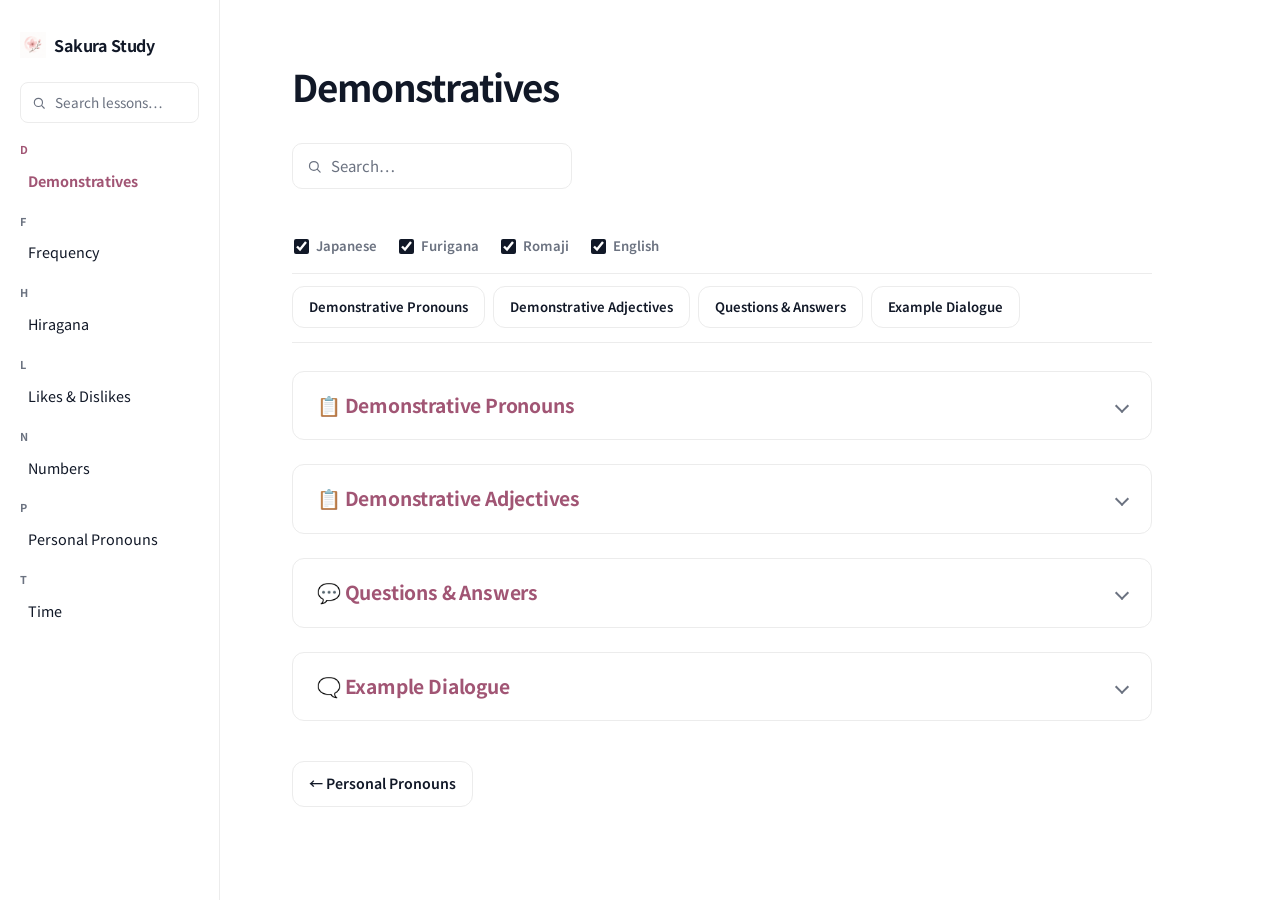
==== commit 079b158a: "Site-wide pink theme, logo, sidebar nav, and Hiragana cleanup Branding & color  Added the watercolor" ====
--- a/pages/demonstratives.html
+++ b/pages/demonstratives.html
@@ -52,7 +52,7 @@
         <!-- The only way back to the landing page — it's deliberately
              not one of the alphabetical entries below, since it isn't
              study content itself. -->
-        <a class="sidebar-brand" href="../index.html">Sakura Study</a>
+        <a class="sidebar-brand" href="../index.html"><img src="../assets/img/logo.png" alt="" width="26" height="26" />Sakura Study</a>
 
         <!-- ------------------------------------- -->
         <!-- SIDEBAR SEARCH -->
@@ -392,7 +392,15 @@
 
                 <article class="dialogue-card">
                   <h3 class="dialogue-title">📍 Pointing at Something</h3>
-                  <p class="pattern-formula"><span class="grammar-point">これ／それ／あれ</span> + は + Noun + です。</p>
+                  <div class="pattern-formula">
+                    <span class="formula-piece"><span class="grammar-point">これ／それ／あれ</span></span>
+                    <span class="formula-plus">+</span>
+                    <span class="formula-piece"><span class="particle">は</span></span>
+                    <span class="formula-plus">+</span>
+                    <span class="formula-piece formula-piece--slot">Noun</span>
+                    <span class="formula-plus">+</span>
+                    <span class="formula-piece">です</span>
+                  </div>
                   <p class="notes">
                     <span class="example-jp" lang="ja"><span class="grammar-point">これ</span><span class="particle">は</span><ruby>辞書<rt>じしょ</rt></ruby>です。</span><br>
                     <span class="example"><span class="grammar-point">Kore</span> <span class="particle">wa</span> jisho desu.</span><br>
@@ -402,7 +410,17 @@
 
                 <article class="dialogue-card">
                   <h3 class="dialogue-title">📍 Describing a Noun</h3>
-                  <p class="pattern-formula"><span class="grammar-point">この／その／あの</span> + Noun + は … です。</p>
+                  <div class="pattern-formula">
+                    <span class="formula-piece"><span class="grammar-point">この／その／あの</span></span>
+                    <span class="formula-plus">+</span>
+                    <span class="formula-piece formula-piece--slot">Noun</span>
+                    <span class="formula-plus">+</span>
+                    <span class="formula-piece"><span class="particle">は</span></span>
+                    <span class="formula-plus">+</span>
+                    <span class="formula-piece formula-piece--slot">…</span>
+                    <span class="formula-plus">+</span>
+                    <span class="formula-piece">です</span>
+                  </div>
                   <p class="notes">
                     <span class="example-jp" lang="ja"><span class="grammar-point">この</span><ruby>本<rt>ほん</rt></ruby><span class="particle">は</span><ruby>私<rt>わたし</rt></ruby><span class="particle">の</span>です。</span><br>
                     <span class="example"><span class="grammar-point">Kono</span> hon <span class="particle">wa</span> watashi <span class="particle">no</span> desu.</span><br>
@@ -412,7 +430,13 @@
 
                 <article class="dialogue-card">
                   <h3 class="dialogue-title">❓ Asking What Something Is</h3>
-                  <p class="pattern-formula"><span class="grammar-point">これ／それ／あれ</span> + は + 何ですか。</p>
+                  <div class="pattern-formula">
+                    <span class="formula-piece"><span class="grammar-point">これ／それ／あれ</span></span>
+                    <span class="formula-plus">+</span>
+                    <span class="formula-piece"><span class="particle">は</span></span>
+                    <span class="formula-plus">+</span>
+                    <span class="formula-piece">何ですか</span>
+                  </div>
                   <p class="notes">
                     <span class="example-jp" lang="ja"><span class="grammar-point">それ</span><span class="particle">は</span><ruby>何<rt>なん</rt></ruby>です<span class="particle">か</span>。</span><br>
                     <span class="example"><span class="grammar-point">Sore</span> <span class="particle">wa</span> nan desu <span class="particle">ka</span>?</span><br>
@@ -422,7 +446,15 @@
 
                 <article class="dialogue-card">
                   <h3 class="dialogue-title">❓ Asking Which One</h3>
-                  <p class="pattern-formula">Noun + は + <span class="grammar-point">どれ</span> + ですか。</p>
+                  <div class="pattern-formula">
+                    <span class="formula-piece formula-piece--slot">Noun</span>
+                    <span class="formula-plus">+</span>
+                    <span class="formula-piece"><span class="particle">は</span></span>
+                    <span class="formula-plus">+</span>
+                    <span class="formula-piece"><span class="grammar-point">どれ</span></span>
+                    <span class="formula-plus">+</span>
+                    <span class="formula-piece">ですか</span>
+                  </div>
                   <p class="notes">
                     <span class="example-jp" lang="ja"><ruby>山田<rt>やまだ</rt></ruby>さん<span class="particle">の</span>かさ<span class="particle">は</span><span class="grammar-point">どれ</span>です<span class="particle">か</span>。</span><br>
                     <span class="example">Yamada-san <span class="particle">no</span> kasa <span class="particle">wa</span> <span class="grammar-point">dore</span> desu <span class="particle">ka</span>?</span><br>
--- a/assets/style.css
+++ b/assets/style.css
@@ -18,44 +18,49 @@
     --accent: #111827;
     --hover: #f8f8f8;
 
+    /* Still red on purpose — the one color kept outside the pink family
+       below, so "irregular" / "incorrect" always reads as a warning
+       rather than blending into the site's own accent colors. */
     --red: #b85c5c;
 
-    /* Speaker A vs. speaker B in Dialogue Cards — pastel and muted like
-       the rest of the palette, but distinct enough hues (blue vs.
-       green) that who's talking is obvious from color and side alone,
-       without reading the A/B badge. -text is the accent (badge,
-       furigana); -bg is a light tint for that speaker's bubble. */
-    --dialogue-a-text: #6b7bb0;
-    --dialogue-a-bg: #f2f4fb;
-    --dialogue-b-text: #4f9271;
-    --dialogue-b-bg: #f0f8f3;
+    /* Sakura is a pink site: every accent below is a distinct shade of
+       pink/rose rather than a separate hue per meaning (no blue, no
+       green, no purple) — differentiated by depth and warmth instead,
+       the same way a cherry blossom's own petals, center and branch
+       read as one palette. Speaker A vs. speaker B in Dialogue Cards:
+       A a deeper wine-rose, B a lighter warm blush, so who's talking is
+       still obvious from color and side alone without reading the A/B
+       badge. -text is the accent (badge, furigana); -bg is a light
+       pink tint for that speaker's bubble. */
+    --dialogue-a-text: #9c3f68;
+    --dialogue-a-bg: #fdf0f5;
+    --dialogue-b-text: #c96b8a;
+    --dialogue-b-bg: #fdf3f6;
 
     /* Reserved exclusively for grammatical particles (は/が/を/に/で/と/
        も/の/から/まで/か…) wherever Japanese appears — tables, notes,
-       dialogues. An amber/ochre distinct from every other color already
-       in use (red = irregular, blue/green = dialogue speakers) so it
-       never gets confused with an unrelated grammar point. */
-    --particle: #8a5e14;
+       dialogues. A muted plum-rose, darker and less saturated than
+       every other pink here so it reads as its own shade even sitting
+       directly next to --grammar-point in the same sentence. */
+    --particle: #7a4a68;
 
     /* Reserved for whatever grammar point a lesson is actually teaching
        (これ/それ/あれ/この/その/あの for Demonstratives; a future
-       lesson's own target word/pattern otherwise) — a muted plum/violet,
-       the one hue family nothing else on this page uses, so it's never
-       mistaken for --particle even when both appear in the same
-       sentence. */
-    --grammar-point: #71498f;
+       lesson's own target word/pattern otherwise) — the most vivid,
+       saturated pink in the palette, so it pops as "the thing being
+       taught" against the calmer shades everywhere else. */
+    --grammar-point: #d13d82;
 
     /* One muted, low-saturation accent for visual hierarchy only —
-       section headings (.page h2, Grammar Note's h3) and the Overview
-       summary card. A dusty steel-blue, deliberately darker/grayer than
-       --dialogue-a-text (#6b7bb0) so it doesn't get mistaken for that
-       existing "speaker A" meaning when a heading sits near a dialogue
-       card. -soft/-border are pale tints of the same hue for the
-       Overview card's fill/border — everything traces back to this one
-       color, not a new palette. */
-    --heading-accent: #4a6b85;
-    --heading-accent-soft: #f4f6f8;
-    --heading-accent-border: #dbe1e7;
+       section headings (.page h2, Grammar Note's h3), Compare Pills,
+       kana-highlight. A dusty rose-mauve, calmer than --dialogue-a-text
+       so it doesn't read as "speaker A" when a heading sits near a
+       dialogue card. -soft/-border are pale pink tints of the same hue
+       for pill/card fills and borders — everything traces back to this
+       one pink family, not a separate palette. */
+    --heading-accent: #a15574;
+    --heading-accent-soft: #fdf2f6;
+    --heading-accent-border: #f0d9e3;
 
     --radius: 12px;
     --sidebar: 220px;
@@ -229,7 +234,9 @@
 }
 
 .sidebar-brand {
-    display: block;
+    display: flex;
+    align-items: center;
+    gap: 8px;
 
     margin-bottom: 24px;
 
@@ -243,6 +250,12 @@
 
 .sidebar-brand:hover {
     color: #000;
+}
+
+.sidebar-brand img {
+    width: 26px;
+    height: 26px;
+    flex-shrink: 0;
 }
 
 /*-----------------------------------------------*/
@@ -335,9 +348,9 @@
 .search-result {
     display: flex;
     flex-direction: column;
-    gap: 2px;
-
-    padding: 10px 12px;
+    gap: 1px;
+
+    padding: 8px 10px;
 
     border-radius: 8px;
 
@@ -352,39 +365,41 @@
     outline: none;
 }
 
-/* Largest, boldest line in the card — same size/weight as a page's own
-   section headings (.page h2) so a result reads with exactly as much
-   authority as the heading it's linking to, in the site's primary text
-   colour rather than an accent, since this is the answer to "which
-   lesson" and needs to dominate the card. */
+/* Small caption line — which lesson this result is from. Deliberately
+   smaller/quieter than the snippet below: what actually matched the
+   query is the answer to "is this the result I want," so that's what
+   should dominate the card, not the breadcrumb. */
 
 .search-result-lesson {
-    color: var(--text);
-    font-size: 1.2rem;
+    color: var(--muted);
+    font-size: 0.68rem;
     font-weight: 700;
-    letter-spacing: -0.01em;
-}
-
-/* One step down in size and weight, in the same muted steel-blue every
-   other section-level heading on the site already uses — enough
-   distinction from the lesson name above that the eye never confuses
-   "which lesson" with "which part of it". */
+    letter-spacing: 0.01em;
+}
+
+/* Same small size as the lesson name above, just the site's own
+   heading accent so "which lesson" and "which part of it" stay visibly
+   distinct from each other despite being the same scale. */
 
 .search-result-section {
     color: var(--heading-accent);
-    font-size: 0.78rem;
+    font-size: 0.68rem;
     font-weight: 600;
 }
+
+/* The dominant line in the card — this is the actual matched content,
+   so it reads in the primary text color at a size clearly larger than
+   the lesson/section caption above it. */
 
 .search-result-snippet {
     display: -webkit-box;
     overflow: hidden;
 
-    margin-top: 2px;
-
-    color: var(--muted);
-    font-size: 0.85rem;
-    line-height: 1.4;
+    margin-top: 3px;
+
+    color: var(--text);
+    font-size: 0.92rem;
+    line-height: 1.42;
 
     -webkit-line-clamp: 2;
     -webkit-box-orient: vertical;
@@ -434,124 +449,49 @@
 }
 
 /* Flat and alphabetical, no category heading — one .menu-letter-group
-   per starting letter, each a compact button that reveals that
-   letter's page link(s) in a popover instead of spelling every lesson
-   name out inline. Mirrors the home page's own .page-index (same
-   data, different context), so the site has exactly one organizing
-   idea for "all the pages" instead of two. A row that wraps, not a
-   tall column, so the whole nav stays a couple of lines regardless of
-   viewport width — see initLessonNav (script.js) for the hover/click/
-   keyboard interaction that opens each popover. */
-
-.menu {
-    display: flex;
-    flex-wrap: wrap;
-    gap: 6px;
-}
+   per starting letter. At this width the sidebar has the vertical
+   room to show every letter and its lesson link(s) at once, letter as
+   a small caption sitting above its own link(s), so finding a lesson
+   never needs a click. Below 900px the sidebar becomes a horizontal
+   top bar with much less room, so there each group collapses instead
+   to a compact letter button that reveals its link(s) in a popover —
+   see the @media (max-width: 900px) block near the end of this file
+   for that version, and initLessonNav (script.js) for the hover/
+   click/keyboard interaction that drives it (harmless no-ops up here,
+   since everything's already visible).
+
+   Rules below are split into three groups: shared (identical at every
+   width, declared once, unguarded), min-width: 901px (the always-
+   expanded list), and max-width: 900px (the compact popover, further
+   down this file) — the exact complement of 901px, so the two
+   .menu-popover position/visibility rulesets are never simultaneously
+   in scope and can't end up resolved by specificity/source-order
+   tie-breaking. Splitting shared properties out like this (rather than
+   repeating them in both media blocks) is what a previous version of
+   this got wrong — a property present in only one block quietly
+   disappears at the other width instead of erroring. */
 
 .menu-letter-group {
     position: relative;
-}
-
-.menu-letter-btn {
-    display: flex;
-    align-items: center;
-    justify-content: center;
-
-    width: 32px;
-    height: 32px;
-    padding: 0;
-
-    background: none;
-    border: 1px solid var(--border);
-    border-radius: 9px;
-
-    color: var(--text);
-    font: inherit;
-    font-size: 0.78rem;
-    font-weight: 700;
-    letter-spacing: 0.02em;
-
-    cursor: pointer;
-    transition: background-color 0.15s, border-color 0.15s, color 0.15s;
-}
-
-.menu-letter-btn:hover,
-.menu-letter-btn[aria-expanded="true"] {
-    background: var(--hover);
-    border-color: #d1d5db;
 }
 
 .menu-letter-btn:focus-visible {
     outline: 2px solid var(--text);
     outline-offset: 2px;
-}
-
-/* Current page's letter stays visibly marked even while its popover
-   is closed — the one piece of the old always-expanded nav that can't
-   be deferred to a hover/click reveal. */
-.menu-letter-btn.active {
-    background: var(--text);
-    border-color: var(--text);
-    color: #fff;
-}
-
-.menu-letter-btn.active:hover,
-.menu-letter-btn.active[aria-expanded="true"] {
-    background: #000;
-    border-color: #000;
-}
-
-/* Hidden via opacity/visibility rather than [hidden]/display so the
-   open state can fade smoothly — and, just as important, so a
-   *closed* popover's links stay outside the tab order and un-hoverable
-   automatically (visibility: hidden removes both), with no manual
-   tabindex bookkeeping in script.js. Closing is deferred to the end of
-   the transition (default UA behavior for a visibility transition
-   paired with another property) so a keyboard user tabbing out mid-
-   fade doesn't lose the link they were just on. */
+    border-radius: 4px;
+}
 
 .menu-popover {
-    position: absolute;
-    top: calc(100% + 6px);
-    left: 0;
-    z-index: 30;
-
-    min-width: 188px;
-
     display: flex;
     flex-direction: column;
     gap: 2px;
-
-    padding: 6px;
-
-    background: var(--bg);
-    border: 1px solid var(--border);
-    border-radius: 10px;
-    box-shadow: 0 10px 28px rgba(17, 24, 39, 0.12);
-
-    visibility: hidden;
-    opacity: 0;
-    transform: translateY(-4px);
-
-    transition: opacity 0.15s ease, transform 0.15s ease, visibility 0.15s ease;
-}
-
-.menu-popover.is-open {
-    visibility: visible;
-    opacity: 1;
-    transform: translateY(0);
 }
 
 .menu-popover a {
-    padding: 8px 10px;
-
     border-radius: 7px;
 
     color: var(--text);
     text-decoration: none;
-
-    font-size: 0.87rem;
 }
 
 .menu-popover a:hover,
@@ -561,7 +501,64 @@
 }
 
 .menu-popover a.active {
+    color: var(--heading-accent);
     font-weight: 700;
+}
+
+@media (min-width: 901px) {
+    .menu {
+        display: flex;
+        flex-direction: column;
+        gap: 14px;
+    }
+
+    .menu-letter-btn {
+        display: block;
+
+        padding: 0 0 4px;
+
+        background: none;
+        border: none;
+
+        color: var(--muted);
+        font: inherit;
+        font-size: 0.68rem;
+        font-weight: 700;
+        letter-spacing: 0.12em;
+        text-transform: uppercase;
+
+        cursor: default;
+    }
+
+    /* Current page's letter stays visibly marked via color alone —
+       there's no separate button chrome at this width to carry an
+       active state. */
+    .menu-letter-btn.active {
+        color: var(--heading-accent);
+    }
+
+    .menu-popover {
+        position: static;
+
+        min-width: 0;
+
+        padding: 0;
+
+        background: none;
+        border: none;
+        border-radius: 0;
+        box-shadow: none;
+
+        visibility: visible;
+        opacity: 1;
+        transform: none;
+    }
+
+    .menu-popover a {
+        padding: 6px 8px;
+
+        font-size: 0.9rem;
+    }
 }
 
 /*-----------------------------------------------*/
@@ -1268,17 +1265,57 @@
     letter-spacing: -0.01em;
 }
 
-/* One-line sentence-shape label above a Pattern card's worked example
-   (e.g. "これ／それ／あれ + は + Noun + です") — structural labeling
-   like a table header, not Japanese sentence content, so it stays
-   visible even with every display toggle off. */
+/* Sentence-shape row above a Pattern card's worked example — each
+   token in the pattern (これ／それ／あれ, は, Noun, です…) gets its
+   own rounded chip instead of running together as plain text, with a
+   plain "+" joining them, so the sentence reads as assembled piece by
+   piece. Same border-radius as every card on the page (--radius), just
+   sized down to chip scale. Structural labeling like a table header,
+   not Japanese sentence content, so it stays visible even with every
+   display toggle off — see PATTERN section markup in demonstratives.html. */
 .pattern-formula {
-    margin: -8px 0 14px;
+    display: flex;
+    flex-wrap: wrap;
+    align-items: center;
+    gap: 6px;
+
+    margin: -8px 0 16px;
+}
+
+.formula-piece {
+    padding: 6px 12px;
+
+    border: 1px solid var(--border);
+    border-radius: var(--radius);
+    background: var(--bg);
+
+    font-family: system-ui, -apple-system, "Helvetica Neue", Arial, sans-serif;
+    font-size: 0.85rem;
+    font-weight: 600;
+    color: var(--text);
+    white-space: nowrap;
+}
+
+.formula-piece .grammar-point,
+.formula-piece .particle {
+    font-weight: 700;
+}
+
+/* A slot the speaker fills in themselves (Noun, …) rather than a fixed
+   grammatical piece — dashed instead of solid so it reads as "insert
+   here," the same distinction a form field makes from static text. */
+.formula-piece--slot {
+    border-style: dashed;
 
     color: var(--muted);
-    font-family: system-ui, -apple-system, "Helvetica Neue", Arial, sans-serif;
-    font-size: 0.8rem;
-    font-weight: 600;
+    font-style: italic;
+    font-weight: 500;
+}
+
+.formula-plus {
+    color: var(--muted);
+    font-size: 0.78rem;
+    font-weight: 700;
 }
 
 .dialogue-messages {
@@ -1617,7 +1654,11 @@
     letter-spacing: -0.005em;
 }
 
-.kana-subsection p {
+/* Direct child only — several kana-subsections now nest a .grammar-note
+   with its own <p class="notes"> after the table (see GRAMMAR NOTE
+   above), and this rule must never reach down into those; it's for the
+   subsection's own short intro line only. */
+.kana-subsection > p {
     margin: -4px 0 14px;
 
     color: var(--muted);
@@ -1996,13 +2037,97 @@
         width: 100%;
     }
 
-    /* Larger touch targets once the pointer is (most likely) a finger
-       rather than a mouse — the same buttons/links, just roomier
-       padding so tapping the right one doesn't require precision. */
+    /* Below 900px there's no vertical room for the always-expanded
+       list above (SIDEBAR NAVIGATION LETTER MENU) — revert to the
+       original compact letter-button + popover pattern instead, in a
+       row that wraps rather than a tall column, with larger touch
+       targets since the pointer here is most likely a finger.
+       initLessonNav (script.js) already drives the hover/click/
+       keyboard open/close logic unconditionally; only the CSS
+       presentation is width-gated. */
+
+    .menu {
+        display: flex;
+        flex-direction: row;
+        flex-wrap: wrap;
+        gap: 6px;
+    }
 
     .menu-letter-btn {
+        display: flex;
+        align-items: center;
+        justify-content: center;
+
         width: 36px;
         height: 36px;
+        padding: 0;
+
+        background: none;
+        border: 1px solid var(--border);
+        border-radius: 9px;
+
+        color: var(--text);
+        font: inherit;
+        font-size: 0.78rem;
+        font-weight: 700;
+        letter-spacing: 0.02em;
+
+        cursor: pointer;
+        transition: background-color 0.15s, border-color 0.15s, color 0.15s;
+    }
+
+    .menu-letter-btn:hover,
+    .menu-letter-btn[aria-expanded="true"] {
+        background: var(--hover);
+        border-color: #d1d5db;
+    }
+
+    /* Current page's letter stays visibly marked even while its
+       popover is closed — the one piece of this compact nav that
+       can't be deferred to a hover/click reveal. */
+    .menu-letter-btn.active {
+        background: var(--text);
+        border-color: var(--text);
+        color: #fff;
+    }
+
+    .menu-letter-btn.active:hover,
+    .menu-letter-btn.active[aria-expanded="true"] {
+        background: #000;
+        border-color: #000;
+    }
+
+    /* Hidden via opacity/visibility rather than [hidden]/display so the
+       open state can fade smoothly — and, just as important, so a
+       *closed* popover's links stay outside the tab order and
+       un-hoverable automatically (visibility: hidden removes both),
+       with no manual tabindex bookkeeping in script.js. */
+    .menu-popover {
+        position: absolute;
+        top: calc(100% + 6px);
+        left: 0;
+        z-index: 30;
+
+        min-width: 188px;
+
+        padding: 6px;
+
+        background: var(--bg);
+        border: 1px solid var(--border);
+        border-radius: 10px;
+        box-shadow: 0 10px 28px rgba(17, 24, 39, 0.12);
+
+        visibility: hidden;
+        opacity: 0;
+        transform: translateY(-4px);
+
+        transition: opacity 0.15s ease, transform 0.15s ease, visibility 0.15s ease;
+    }
+
+    .menu-popover.is-open {
+        visibility: visible;
+        opacity: 1;
+        transform: translateY(0);
     }
 
     .menu-popover a {
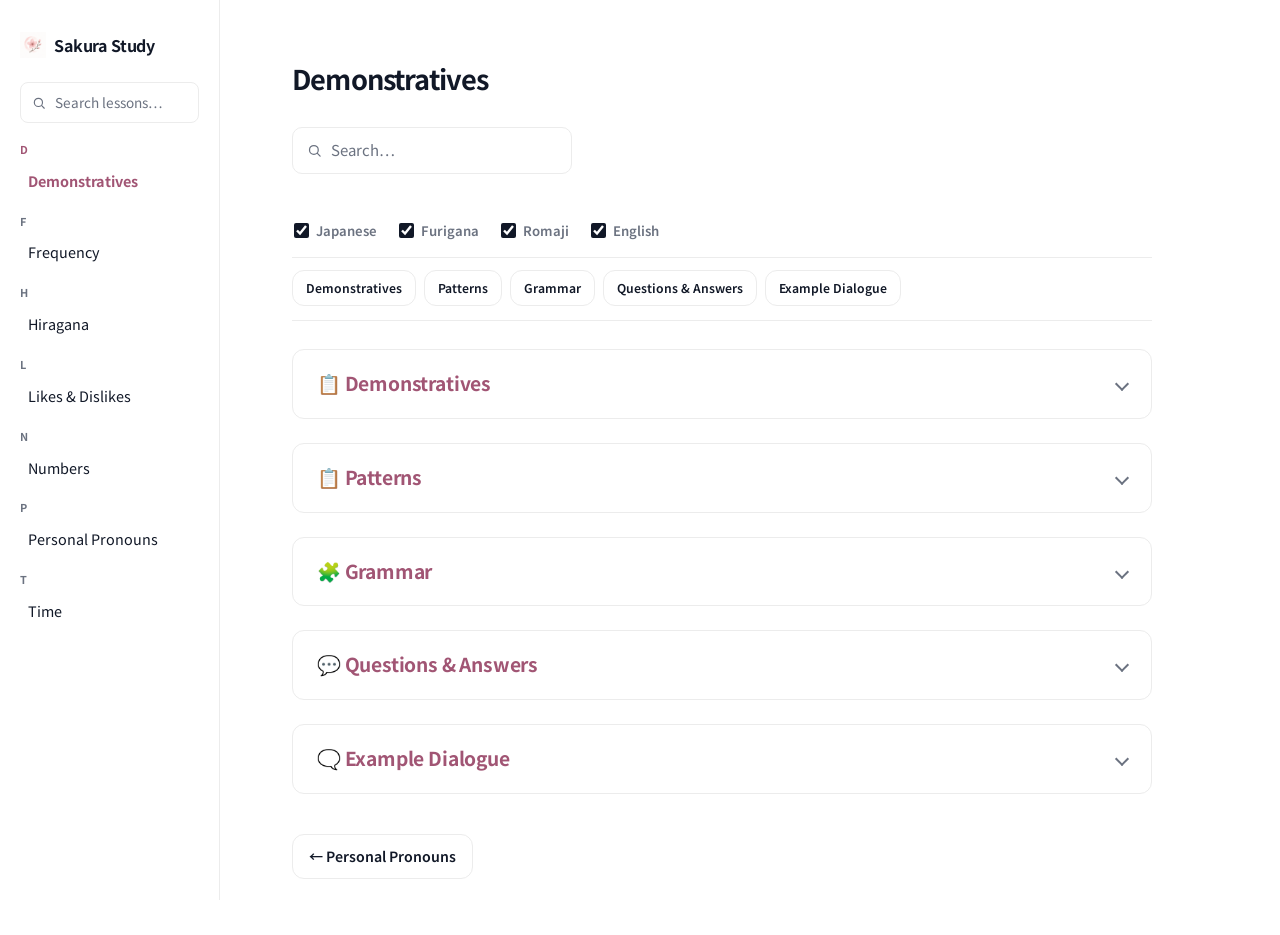
==== commit e1457df6: "establishing a template per page to reuse" ====
--- a/pages/demonstratives.html
+++ b/pages/demonstratives.html
@@ -197,157 +197,244 @@
                  section is added, renamed, or reordered. -->
 
             <nav class="table-nav" id="tableNav">
-              <a href="#demonstrative-pronouns">Demonstrative Pronouns</a>
-              <a href="#demonstrative-adjectives">Demonstrative Adjectives</a>
+              <a href="#demonstratives">Demonstratives</a>
+              <a href="#patterns">Patterns</a>
+              <a href="#grammar">Grammar</a>
               <a href="#questions-answers">Questions &amp; Answers</a>
               <a href="#example-dialogue">Example Dialogue</a>
             </nav>
           </div>
 
           <!-- ------------------------------------- -->
-          <!-- DEMONSTRATIVE PRONOUNS TABLE -->
-          <!-- ------------------------------------- -->
-          <!-- これ/それ/あれ/どれ stand alone, with no noun following —
-               no data-default-order here on purpose: this table's whole
-               teaching value is the near/far/question sequence, and
-               script.js's initReferenceTables already falls back to
-               authored order when the attribute is absent, so sorting
-               it alphabetically by English (this / that / that over
-               there / which one) would scramble exactly the order a
-               learner needs to see first. -->
-
-          <details class="toggle-section" id="demonstrative-pronouns">
-            <summary><h2>📋 Demonstrative Pronouns</h2></summary>
+          <!-- DEMONSTRATIVES (PRONOUNS + ADJECTIVES) -->
+          <!-- ------------------------------------- -->
+          <!-- これ/それ/あれ/どれ (stand alone) and この/その/あの/どの
+               (always attach to a noun) are two tables of one lesson,
+               not two lessons — one core section with two labeled
+               sub-tables (see .table-subsection, style.css) instead of
+               two unrelated top-level sections, same template every
+               multi-table page now follows. No data-default-order on
+               either table on purpose: each one's whole teaching value
+               is the near/far/question sequence, and script.js's
+               initReferenceTables already falls back to authored order
+               when the attribute is absent, so sorting alphabetically
+               by English (this / that / that over there / which one)
+               would scramble exactly the order a learner needs to see
+               first. -->
+
+          <details class="toggle-section" id="demonstratives">
+            <summary><h2>📋 Demonstratives</h2></summary>
 
             <div class="toggle-body">
-              <table id="demonstrativePronounsTable" class="ref-table">
-                <thead>
-                  <tr>
-                    <th>Japanese</th>
-                    <th class="col-romaji">Romaji</th>
-                    <th class="col-english">English</th>
-                  </tr>
-                </thead>
-
-                <tbody>
-                  <tr>
-                    <td class="jp" lang="ja">
-                      <ruby><span class="kanji kana-only">これ</span><rt>&nbsp;</rt></ruby>
-                    </td>
-                    <td class="romaji">kore</td>
-                    <td class="english">this (thing)</td>
-                  </tr>
-                  <tr>
-                    <td class="jp" lang="ja">
-                      <ruby><span class="kanji kana-only">それ</span><rt>&nbsp;</rt></ruby>
-                    </td>
-                    <td class="romaji">sore</td>
-                    <td class="english">that (thing)</td>
-                  </tr>
-                  <tr>
-                    <td class="jp" lang="ja">
-                      <ruby><span class="kanji kana-only">あれ</span><rt>&nbsp;</rt></ruby>
-                    </td>
-                    <td class="romaji">are</td>
-                    <td class="english">that (thing) over there</td>
-                  </tr>
-                  <tr>
-                    <td class="jp" lang="ja">
-                      <ruby><span class="kanji kana-only">どれ</span><rt>&nbsp;</rt></ruby>
-                    </td>
-                    <td class="romaji">dore</td>
-                    <td class="english">which one</td>
-                  </tr>
-                </tbody>
-              </table>
+
+              <div class="table-subsection" id="demonstrative-pronouns">
+                <h3>Demonstrative Pronouns</h3>
+                <table id="demonstrativePronounsTable" class="ref-table">
+                  <thead>
+                    <tr>
+                      <th>Japanese</th>
+                      <th class="col-romaji">Romaji</th>
+                      <th class="col-english">English</th>
+                    </tr>
+                  </thead>
+
+                  <tbody>
+                    <tr>
+                      <td class="jp" lang="ja">
+                        <ruby><span class="kanji kana-only">これ</span><rt>&nbsp;</rt></ruby>
+                      </td>
+                      <td class="romaji">kore</td>
+                      <td class="english">this (thing)</td>
+                    </tr>
+                    <tr>
+                      <td class="jp" lang="ja">
+                        <ruby><span class="kanji kana-only">それ</span><rt>&nbsp;</rt></ruby>
+                      </td>
+                      <td class="romaji">sore</td>
+                      <td class="english">that (thing)</td>
+                    </tr>
+                    <tr>
+                      <td class="jp" lang="ja">
+                        <ruby><span class="kanji kana-only">あれ</span><rt>&nbsp;</rt></ruby>
+                      </td>
+                      <td class="romaji">are</td>
+                      <td class="english">that (thing) over there</td>
+                    </tr>
+                    <tr>
+                      <td class="jp" lang="ja">
+                        <ruby><span class="kanji kana-only">どれ</span><rt>&nbsp;</rt></ruby>
+                      </td>
+                      <td class="romaji">dore</td>
+                      <td class="english">which one</td>
+                    </tr>
+                  </tbody>
+                </table>
+              </div>
+
+              <div class="table-subsection" id="demonstrative-adjectives">
+                <h3>Demonstrative Adjectives</h3>
+                <table id="demonstrativeAdjectivesTable" class="ref-table">
+                  <thead>
+                    <tr>
+                      <th>Japanese</th>
+                      <th class="col-romaji">Romaji</th>
+                      <th class="col-english">English</th>
+                    </tr>
+                  </thead>
+
+                  <tbody>
+                    <tr>
+                      <td class="jp" lang="ja">
+                        <ruby><span class="kanji kana-only">この</span><rt>&nbsp;</rt></ruby>
+                      </td>
+                      <td class="romaji">kono</td>
+                      <td class="english">this ~</td>
+                    </tr>
+                    <tr>
+                      <td class="jp" lang="ja">
+                        <ruby><span class="kanji kana-only">その</span><rt>&nbsp;</rt></ruby>
+                      </td>
+                      <td class="romaji">sono</td>
+                      <td class="english">that ~</td>
+                    </tr>
+                    <tr>
+                      <td class="jp" lang="ja">
+                        <ruby><span class="kanji kana-only">あの</span><rt>&nbsp;</rt></ruby>
+                      </td>
+                      <td class="romaji">ano</td>
+                      <td class="english">that ~ over there</td>
+                    </tr>
+                    <tr>
+                      <td class="jp" lang="ja">
+                        <ruby><span class="kanji kana-only">どの</span><rt>&nbsp;</rt></ruby>
+                      </td>
+                      <td class="romaji">dono</td>
+                      <td class="english">which ~</td>
+                    </tr>
+                  </tbody>
+                </table>
+              </div>
+
             </div>
           </details>
 
           <!-- ------------------------------------- -->
-          <!-- DEMONSTRATIVE ADJECTIVES TABLE -->
-          <!-- ------------------------------------- -->
-          <!-- この/その/あの/どの always attach to a noun — same authored-
-               order reasoning as the Pronouns table above. The grammar
-               note lives here, after both tables, since it explains the
-               contrast between them; same pattern as Frequency's own
-               table+note pairing. -->
-
-          <details class="toggle-section" id="demonstrative-adjectives">
-            <summary><h2>📋 Demonstrative Adjectives</h2></summary>
+          <!-- PATTERNS -->
+          <!-- ------------------------------------- -->
+          <!-- The abstract sentence shapes this lesson teaches, pulled
+               out of Questions & Answers into their own standard
+               section (every page follows Core → Patterns → Grammar →
+               Q&A → Dialogue now) so Q&A only holds worked exchanges.
+               Cards reuse .dialogue-card + .notes exactly as Likes &
+               Dislikes' own Patterns section does; .pattern-formula
+               adds the plain-text sentence shape above each worked
+               example, and isn't itself display-toggle-gated (see
+               PATTERN FORMULA, style.css) since it's a structural
+               label, not a vocabulary example — though any real
+               Japanese word inside a formula piece (何, の) still
+               carries its own furigana like everywhere else on the
+               site. -->
+
+          <details class="toggle-section" id="patterns">
+            <summary><h2>📋 Patterns</h2></summary>
 
             <div class="toggle-body">
-              <table id="demonstrativeAdjectivesTable" class="ref-table">
-                <thead>
-                  <tr>
-                    <th>Japanese</th>
-                    <th class="col-romaji">Romaji</th>
-                    <th class="col-english">English</th>
-                  </tr>
-                </thead>
-
-                <tbody>
-                  <tr>
-                    <td class="jp" lang="ja">
-                      <ruby><span class="kanji kana-only">この</span><rt>&nbsp;</rt></ruby>
-                    </td>
-                    <td class="romaji">kono</td>
-                    <td class="english">this ~</td>
-                  </tr>
-                  <tr>
-                    <td class="jp" lang="ja">
-                      <ruby><span class="kanji kana-only">その</span><rt>&nbsp;</rt></ruby>
-                    </td>
-                    <td class="romaji">sono</td>
-                    <td class="english">that ~</td>
-                  </tr>
-                  <tr>
-                    <td class="jp" lang="ja">
-                      <ruby><span class="kanji kana-only">あの</span><rt>&nbsp;</rt></ruby>
-                    </td>
-                    <td class="romaji">ano</td>
-                    <td class="english">that ~ over there</td>
-                  </tr>
-                  <tr>
-                    <td class="jp" lang="ja">
-                      <ruby><span class="kanji kana-only">どの</span><rt>&nbsp;</rt></ruby>
-                    </td>
-                    <td class="romaji">dono</td>
-                    <td class="english">which ~</td>
-                  </tr>
-                </tbody>
-              </table>
-
-              <!-- ------------------------------------- -->
-              <!-- GRAMMAR NOTE -->
-              <!-- ------------------------------------- -->
-              <!-- Three stacked .grammar-note blocks, same redesigned
-                   shape as Hiragana's Notes section (compare-pills +
-                   worked example instead of a bare bullet list). Each
-                   one teaches something the tables above don't already
-                   say — a structural rule, a common mistake, or a
-                   nuance — rather than restating the pronoun/adjective
-                   translations. -->
-
-              <div class="grammar-note">
-                <h3>🧩 Pronoun or Adjective?</h3>
-                <ul>
-                  <li>これ・それ・あれ・どれ replace a noun entirely — never put another noun right after one of them.</li>
-                  <li>この・その・あの・どの modify a noun and can never stand alone — always この/その/あの/どの + noun.</li>
-                </ul>
-                <p class="notes incorrect">
-                  Incorrect:<br>
-                  <span class="example-jp" lang="ja">✗ <span class="grammar-point">これ</span><ruby>本<rt>ほん</rt></ruby>です。</span><br>
-                  <span class="example"><span class="grammar-point">Kore</span> hon desu.</span><br>
-                  <span class="example-en">これ already means "this (thing)" — a noun can't follow it directly.</span>
-                </p>
-                <p class="notes">
-                  Correct:<br>
-                  <span class="example-jp" lang="ja"><span class="grammar-point">この</span><ruby>本<rt>ほん</rt></ruby>です。</span><br>
-                  <span class="example"><span class="grammar-point">Kono</span> hon desu.</span><br>
-                  <span class="example-en">This is a book.</span>
-                </p>
+              <div class="dialogue-grid">
+
+                <article class="dialogue-card">
+                  <h3 class="dialogue-title">📍 Pointing at Something</h3>
+                  <div class="pattern-formula">
+                    <span class="formula-piece"><span class="grammar-point">これ／それ／あれ</span></span>
+                    <span class="formula-plus">+</span>
+                    <span class="formula-piece"><span class="particle">は</span></span>
+                    <span class="formula-plus">+</span>
+                    <span class="formula-piece formula-piece--slot">Noun</span>
+                    <span class="formula-plus">+</span>
+                    <span class="formula-piece">です</span>
+                  </div>
+                  <p class="notes">
+                    <span class="example-jp" lang="ja"><span class="grammar-point">これ</span><span class="particle">は</span><ruby>辞書<rt>じしょ</rt></ruby>です。</span><br>
+                    <span class="example"><span class="grammar-point">Kore</span> <span class="particle">wa</span> jisho desu.</span><br>
+                    <span class="example-en">This is a dictionary.</span>
+                  </p>
+                </article>
+
+                <article class="dialogue-card">
+                  <h3 class="dialogue-title">📍 Describing a Noun</h3>
+                  <div class="pattern-formula">
+                    <span class="formula-piece"><span class="grammar-point">この／その／あの</span></span>
+                    <span class="formula-plus">+</span>
+                    <span class="formula-piece formula-piece--slot">Noun</span>
+                    <span class="formula-plus">+</span>
+                    <span class="formula-piece"><span class="particle">は</span></span>
+                    <span class="formula-plus">+</span>
+                    <span class="formula-piece formula-piece--slot">…</span>
+                    <span class="formula-plus">+</span>
+                    <span class="formula-piece">です</span>
+                  </div>
+                  <p class="notes">
+                    <span class="example-jp" lang="ja"><span class="grammar-point">この</span><ruby>本<rt>ほん</rt></ruby><span class="particle">は</span><ruby>私<rt>わたし</rt></ruby><span class="particle">の</span>です。</span><br>
+                    <span class="example"><span class="grammar-point">Kono</span> hon <span class="particle">wa</span> watashi <span class="particle">no</span> desu.</span><br>
+                    <span class="example-en">This book is mine.</span>
+                  </p>
+                </article>
+
+                <article class="dialogue-card">
+                  <h3 class="dialogue-title">❓ Asking What Something Is</h3>
+                  <div class="pattern-formula">
+                    <span class="formula-piece"><span class="grammar-point">これ／それ／あれ</span></span>
+                    <span class="formula-plus">+</span>
+                    <span class="formula-piece"><span class="particle">は</span></span>
+                    <span class="formula-plus">+</span>
+                    <span class="formula-piece"><ruby>何<rt>なん</rt></ruby>ですか</span>
+                  </div>
+                  <p class="notes">
+                    <span class="example-jp" lang="ja"><span class="grammar-point">それ</span><span class="particle">は</span><ruby>何<rt>なん</rt></ruby>です<span class="particle">か</span>。</span><br>
+                    <span class="example"><span class="grammar-point">Sore</span> <span class="particle">wa</span> nan desu <span class="particle">ka</span>?</span><br>
+                    <span class="example-en">What is that?</span>
+                  </p>
+                </article>
+
+                <article class="dialogue-card">
+                  <h3 class="dialogue-title">❓ Asking Which One</h3>
+                  <div class="pattern-formula">
+                    <span class="formula-piece formula-piece--slot">Owner</span>
+                    <span class="formula-plus">+</span>
+                    <span class="formula-piece"><span class="particle">の</span></span>
+                    <span class="formula-plus">+</span>
+                    <span class="formula-piece formula-piece--slot">Noun</span>
+                    <span class="formula-plus">+</span>
+                    <span class="formula-piece"><span class="particle">は</span></span>
+                    <span class="formula-plus">+</span>
+                    <span class="formula-piece"><span class="grammar-point">どれ</span></span>
+                    <span class="formula-plus">+</span>
+                    <span class="formula-piece">ですか</span>
+                  </div>
+                  <p class="notes">
+                    <span class="example-jp" lang="ja"><ruby>山田<rt>やまだ</rt></ruby>さん<span class="particle">の</span>かさ<span class="particle">は</span><span class="grammar-point">どれ</span>です<span class="particle">か</span>。</span><br>
+                    <span class="example">Yamada-san <span class="particle">no</span> kasa <span class="particle">wa</span> <span class="grammar-point">dore</span> desu <span class="particle">ka</span>?</span><br>
+                    <span class="example-en">Which one is Yamada's umbrella?</span>
+                  </p>
+                </article>
+
               </div>
-
+            </div>
+          </details>
+
+          <!-- ------------------------------------- -->
+          <!-- GRAMMAR -->
+          <!-- ------------------------------------- -->
+          <!-- Just the one structural rule that isn't already obvious
+               from the two tables above (これ・それ・あれ・どれ replace
+               a noun, この・その・あの・どの modify one — restating that
+               was redundant with the tables themselves and the Pronouns/
+               Adjectives labels already on them, so that note was
+               dropped rather than moved here). -->
+
+          <details class="toggle-section" id="grammar">
+            <summary><h2>🧩 Grammar</h2></summary>
+
+            <div class="toggle-body">
               <div class="grammar-note">
                 <h3>📍 Distance Is From the Speaker's Side</h3>
                 <p class="notes">Japanese splits English's two-way "this/that" into three, based on who's standing where — not on how far away the thing actually is.</p>
@@ -358,113 +445,19 @@
                 </div>
                 <p class="notes">A book on the listener's desk is それ/その even if it's an arm's length from the speaker too — what matters is whose side it's on, not the raw distance.</p>
               </div>
-
-              <div class="grammar-note">
-                <h3>❓ どれ／どの Only Ask</h3>
-                <p class="notes">Unlike the other three pairs, どれ and どの never appear in a statement — they exist to ask "which one," and the answer always comes back as これ/それ/あれ or この/その/あの instead.</p>
-                <div class="compare-pills">
-                  <span class="compare-pill"><span class="compare-from" lang="ja"><span class="grammar-point">どれ</span>です<span class="particle">か</span>。</span><span class="compare-arrow">→</span><span class="compare-to" lang="ja"><span class="grammar-point">これ</span>です。</span><span class="compare-romaji">dore? → kore.</span></span>
-                </div>
-              </div>
             </div>
           </details>
 
           <!-- ------------------------------------- -->
-          <!-- QUESTIONS & ANSWERS (PATTERNS + DIALOGUE CARDS) -->
-          <!-- ------------------------------------- -->
-          <!-- Patterns first — the abstract sentence shapes this lesson
-               actually teaches — then the worked Q&A cards below apply
-               them. Pattern cards reuse .dialogue-card + .notes exactly
-               as Likes & Dislikes' own Core Patterns section does (see
-               .dialogue-card .notes, style.css); .pattern-formula adds
-               the plain-text sentence shape above each worked example,
-               and isn't itself display-toggle-gated (see PATTERN
-               FORMULA, style.css) since it's a structural label, not
-               Japanese content. -->
+          <!-- QUESTIONS & ANSWERS (DIALOGUE CARDS) -->
+          <!-- ------------------------------------- -->
+          <!-- Worked exchanges only — the abstract patterns these apply
+               now live in their own Patterns section above. -->
 
           <details class="toggle-section" id="questions-answers">
             <summary><h2>💬 Questions &amp; Answers</h2></summary>
 
             <div class="toggle-body">
-
-              <h3 class="subsection-label">Patterns</h3>
-              <div class="dialogue-grid">
-
-                <article class="dialogue-card">
-                  <h3 class="dialogue-title">📍 Pointing at Something</h3>
-                  <div class="pattern-formula">
-                    <span class="formula-piece"><span class="grammar-point">これ／それ／あれ</span></span>
-                    <span class="formula-plus">+</span>
-                    <span class="formula-piece"><span class="particle">は</span></span>
-                    <span class="formula-plus">+</span>
-                    <span class="formula-piece formula-piece--slot">Noun</span>
-                    <span class="formula-plus">+</span>
-                    <span class="formula-piece">です</span>
-                  </div>
-                  <p class="notes">
-                    <span class="example-jp" lang="ja"><span class="grammar-point">これ</span><span class="particle">は</span><ruby>辞書<rt>じしょ</rt></ruby>です。</span><br>
-                    <span class="example"><span class="grammar-point">Kore</span> <span class="particle">wa</span> jisho desu.</span><br>
-                    <span class="example-en">This is a dictionary.</span>
-                  </p>
-                </article>
-
-                <article class="dialogue-card">
-                  <h3 class="dialogue-title">📍 Describing a Noun</h3>
-                  <div class="pattern-formula">
-                    <span class="formula-piece"><span class="grammar-point">この／その／あの</span></span>
-                    <span class="formula-plus">+</span>
-                    <span class="formula-piece formula-piece--slot">Noun</span>
-                    <span class="formula-plus">+</span>
-                    <span class="formula-piece"><span class="particle">は</span></span>
-                    <span class="formula-plus">+</span>
-                    <span class="formula-piece formula-piece--slot">…</span>
-                    <span class="formula-plus">+</span>
-                    <span class="formula-piece">です</span>
-                  </div>
-                  <p class="notes">
-                    <span class="example-jp" lang="ja"><span class="grammar-point">この</span><ruby>本<rt>ほん</rt></ruby><span class="particle">は</span><ruby>私<rt>わたし</rt></ruby><span class="particle">の</span>です。</span><br>
-                    <span class="example"><span class="grammar-point">Kono</span> hon <span class="particle">wa</span> watashi <span class="particle">no</span> desu.</span><br>
-                    <span class="example-en">This book is mine.</span>
-                  </p>
-                </article>
-
-                <article class="dialogue-card">
-                  <h3 class="dialogue-title">❓ Asking What Something Is</h3>
-                  <div class="pattern-formula">
-                    <span class="formula-piece"><span class="grammar-point">これ／それ／あれ</span></span>
-                    <span class="formula-plus">+</span>
-                    <span class="formula-piece"><span class="particle">は</span></span>
-                    <span class="formula-plus">+</span>
-                    <span class="formula-piece">何ですか</span>
-                  </div>
-                  <p class="notes">
-                    <span class="example-jp" lang="ja"><span class="grammar-point">それ</span><span class="particle">は</span><ruby>何<rt>なん</rt></ruby>です<span class="particle">か</span>。</span><br>
-                    <span class="example"><span class="grammar-point">Sore</span> <span class="particle">wa</span> nan desu <span class="particle">ka</span>?</span><br>
-                    <span class="example-en">What is that?</span>
-                  </p>
-                </article>
-
-                <article class="dialogue-card">
-                  <h3 class="dialogue-title">❓ Asking Which One</h3>
-                  <div class="pattern-formula">
-                    <span class="formula-piece formula-piece--slot">Noun</span>
-                    <span class="formula-plus">+</span>
-                    <span class="formula-piece"><span class="particle">は</span></span>
-                    <span class="formula-plus">+</span>
-                    <span class="formula-piece"><span class="grammar-point">どれ</span></span>
-                    <span class="formula-plus">+</span>
-                    <span class="formula-piece">ですか</span>
-                  </div>
-                  <p class="notes">
-                    <span class="example-jp" lang="ja"><ruby>山田<rt>やまだ</rt></ruby>さん<span class="particle">の</span>かさ<span class="particle">は</span><span class="grammar-point">どれ</span>です<span class="particle">か</span>。</span><br>
-                    <span class="example">Yamada-san <span class="particle">no</span> kasa <span class="particle">wa</span> <span class="grammar-point">dore</span> desu <span class="particle">ka</span>?</span><br>
-                    <span class="example-en">Which one is Yamada's umbrella?</span>
-                  </p>
-                </article>
-
-              </div>
-
-              <h3 class="subsection-label">Example Exchanges</h3>
               <div class="dialogue-grid">
 
                 <article class="dialogue-card">
--- a/assets/style.css
+++ b/assets/style.css
@@ -568,7 +568,7 @@
 h1 {
     margin-bottom: 6px;
 
-    font-size: 2.3rem;
+    font-size: 1.7rem;
     font-weight: 700;
     letter-spacing: -0.03em;
 }
@@ -813,11 +813,16 @@
    opaque background so content scrolling underneath doesn't show
    through once it's stuck. One rule, reused as-is on every lesson page
    (same two children, same markup) rather than each page styling its
-   own toolbar. */
+   own toolbar. top uses --topbar-h (set by initStickyOffset,
+   script.js) instead of a bare 0 — below the 900px breakpoint .sidebar
+   becomes a horizontal bar stacked above .content rather than a side
+   column, and without this offset the toolbar's own sticky point would
+   land underneath/behind it instead of below it. Above 900px the var
+   is unset and falls back to the literal 0px. */
 
 .page-toolbar {
     position: sticky;
-    top: 0;
+    top: var(--topbar-h, 0px);
     z-index: 6;
 
     background: var(--bg);
@@ -826,9 +831,22 @@
     margin: 0 0 28px;
 }
 
-/* Reset the standalone spacing both children carry when used outside
-   the toolbar, and stack them as two rows separated by a hairline
-   instead of each keeping its own bottom margin/border. */
+/* Reset the standalone spacing these children carry when used outside
+   the toolbar, and stack them as rows separated by a hairline instead
+   of each keeping its own bottom margin/border. .page-search is
+   optional — only Hiragana nests it here (see hiragana.html); other
+   lesson pages keep it standalone above the toolbar and never match
+   this selector. */
+.page-toolbar .page-search {
+    margin: 0;
+    padding: 14px 0 12px;
+    border-bottom: 1px solid var(--border);
+}
+
+.page-toolbar .page-search input {
+    width: 100%;
+}
+
 .page-toolbar .display-toggles {
     margin: 0;
     padding: 14px 0 12px;
@@ -854,7 +872,7 @@
 }
 
 .table-nav a {
-    padding: 9px 16px;
+    padding: 7px 13px;
 
     border: 1px solid var(--border);
     border-radius: var(--radius);
@@ -862,7 +880,7 @@
     color: var(--text);
     text-decoration: none;
 
-    font-size: 0.82rem;
+    font-size: 0.76rem;
     font-weight: 600;
 
     transition: 0.15s;
@@ -1053,6 +1071,19 @@
 .jp {
     width: 170px;
     text-align: left;
+}
+
+/* Long Vowels' Example column sits at 170px same as every other .jp
+   cell, but three of its five words (お母さん, おじいさん, 東京/先生
+   are 2 chars but お母さん/おじいさん run 4-5) are wide enough to wrap
+   there — a wrapped row reads as visibly "bigger" than a one-line row
+   even though the font-size is identical, since row height and the
+   proportion of the cell the word fills both jump. Keeping every
+   example on one line (the table already scrolls horizontally via
+   .toggle-body if a phone-width column gets tight) makes all five rows
+   read as the same scale instead of some looking blown up. */
+#long-vowels .jp .kanji {
+    white-space: nowrap;
 }
 
 /* Reading stacked above the base and left-aligned with it, via a
@@ -1465,8 +1496,15 @@
    alone; inside a Core Patterns card (see DIALOGUE CARDS below) the
    card itself already constrains the width, so the 320px cap made for
    a table cell would just waste space rather than aid readability. */
+/* A grammar-note's own .notes paragraph sits directly under a
+   full-width table/card, not inside a narrow table cell, so the
+   320px cap built for a table cell (see NOTES above) just makes it
+   look cut off short of the page's own width — same reasoning as
+   .dialogue-card .notes below, applied everywhere a .notes lives
+   inside a .grammar-note rather than a table cell. */
 .grammar-note .notes {
     margin-top: 10px;
+    max-width: none;
 }
 
 .dialogue-card .notes {
@@ -1521,13 +1559,14 @@
     width: 66px;
     padding: 10px 4px;
 
-    background: var(--bg);
-    color: var(--muted);
+    background: var(--heading-accent-soft);
+    color: var(--heading-accent);
 
     font-size: 0.72rem;
     font-weight: 700;
     letter-spacing: 0.06em;
     text-align: center;
+    text-transform: none;
 }
 
 table.kana-grid th[scope="row"] {
@@ -1630,21 +1669,26 @@
     color: var(--heading-accent);
 }
 
-/* One heading + one grid (or one small table), repeated for Dakuten /
-   Handakuten / Yōon / Small っ / Long Vowels inside Advanced Hiragana
-   and its matching vocabulary section — kept as subsections of one
-   <details> rather than split into their own cards, so "Advanced
-   Hiragana" reads as one cohesive chart with clear internal labels,
-   not four unrelated tables glued together. */
-
-.kana-subsection + .kana-subsection {
+/* One heading + one table (or grid), repeated for every page whose
+   "core" content is more than one table — Hiragana's Dakuten/
+   Handakuten/Yōon/Small っ/Long Vowels inside Advanced Hiragana,
+   Demonstratives' Pronouns/Adjectives, Personal Pronouns' two tables,
+   Time's Hours/Minutes/Vocabulary/Counting Hours — kept as subsections
+   of one <details> rather than split into their own top-level
+   sections, so e.g. "Demonstratives" reads as one cohesive lesson with
+   clear internal labels, not several unrelated tables glued together
+   under separate headings. Generic on purpose: any page's core section
+   can reuse this instead of inventing its own heading+divider
+   treatment. */
+
+.table-subsection + .table-subsection {
     margin-top: 32px;
     padding-top: 28px;
 
     border-top: 1px solid var(--border);
 }
 
-.kana-subsection h3 {
+.table-subsection h3 {
     margin: 0 0 14px;
 
     color: var(--heading-accent);
@@ -1654,11 +1698,11 @@
     letter-spacing: -0.005em;
 }
 
-/* Direct child only — several kana-subsections now nest a .grammar-note
-   with its own <p class="notes"> after the table (see GRAMMAR NOTE
-   above), and this rule must never reach down into those; it's for the
-   subsection's own short intro line only. */
-.kana-subsection > p {
+/* Direct child only — several table-subsections now nest a
+   .grammar-note with its own <p class="notes"> after the table (see
+   GRAMMAR NOTE above), and this rule must never reach down into those;
+   it's for the subsection's own short intro line only. */
+.table-subsection > p {
     margin: -4px 0 14px;
 
     color: var(--muted);
@@ -1666,9 +1710,8 @@
 }
 
 /* Small uppercase label marking an internal subsection of a toggle-
-   section that mixes more than one kind of content (e.g. Patterns
-   above the worked Q&A examples in Questions & Answers) — same visual
-   treatment as .grammar-note h3 and .kana-subsection h3, generic
+   section that mixes more than one kind of content — same visual
+   treatment as .grammar-note h3 and .table-subsection h3, generic
    enough to reuse anywhere a details needs a label without a full h2
    section of its own. */
 .subsection-label {
@@ -1714,7 +1757,7 @@
 
     background: var(--heading-accent-soft);
     border: 1px solid var(--heading-accent-border);
-    border-radius: 999px;
+    border-radius: var(--radius);
 }
 
 .compare-pill .compare-from,
@@ -1995,10 +2038,17 @@
        of a tall left column it becomes one horizontal bar along the
        top — brand, search, and the page menu all flow left-to-right
        and wrap, so a phone gets a compact nav strip instead of a
-       full-height block pushing the actual content down. */
+       full-height block pushing the actual content down. Kept sticky
+       (rather than the old static bar) so the search box and lesson
+       menu stay reachable while scrolling a long page, same reasoning
+       as .page-toolbar below it — initStickyOffset (script.js) reads
+       this bar's own rendered height so .page-toolbar's sticky point
+       can sit right below it instead of underneath it. */
 
     .sidebar {
-        position: relative;
+        position: sticky;
+        top: 0;
+        z-index: 10;
 
         width: 100%;
         height: auto;
@@ -2337,7 +2387,7 @@
        black-on-white/bordered like everything else on paper. */
     .page h2,
     .grammar-note h3,
-    .kana-subsection h3,
+    .table-subsection h3,
     .subsection-label,
     .kana-highlight {
         color: #000;
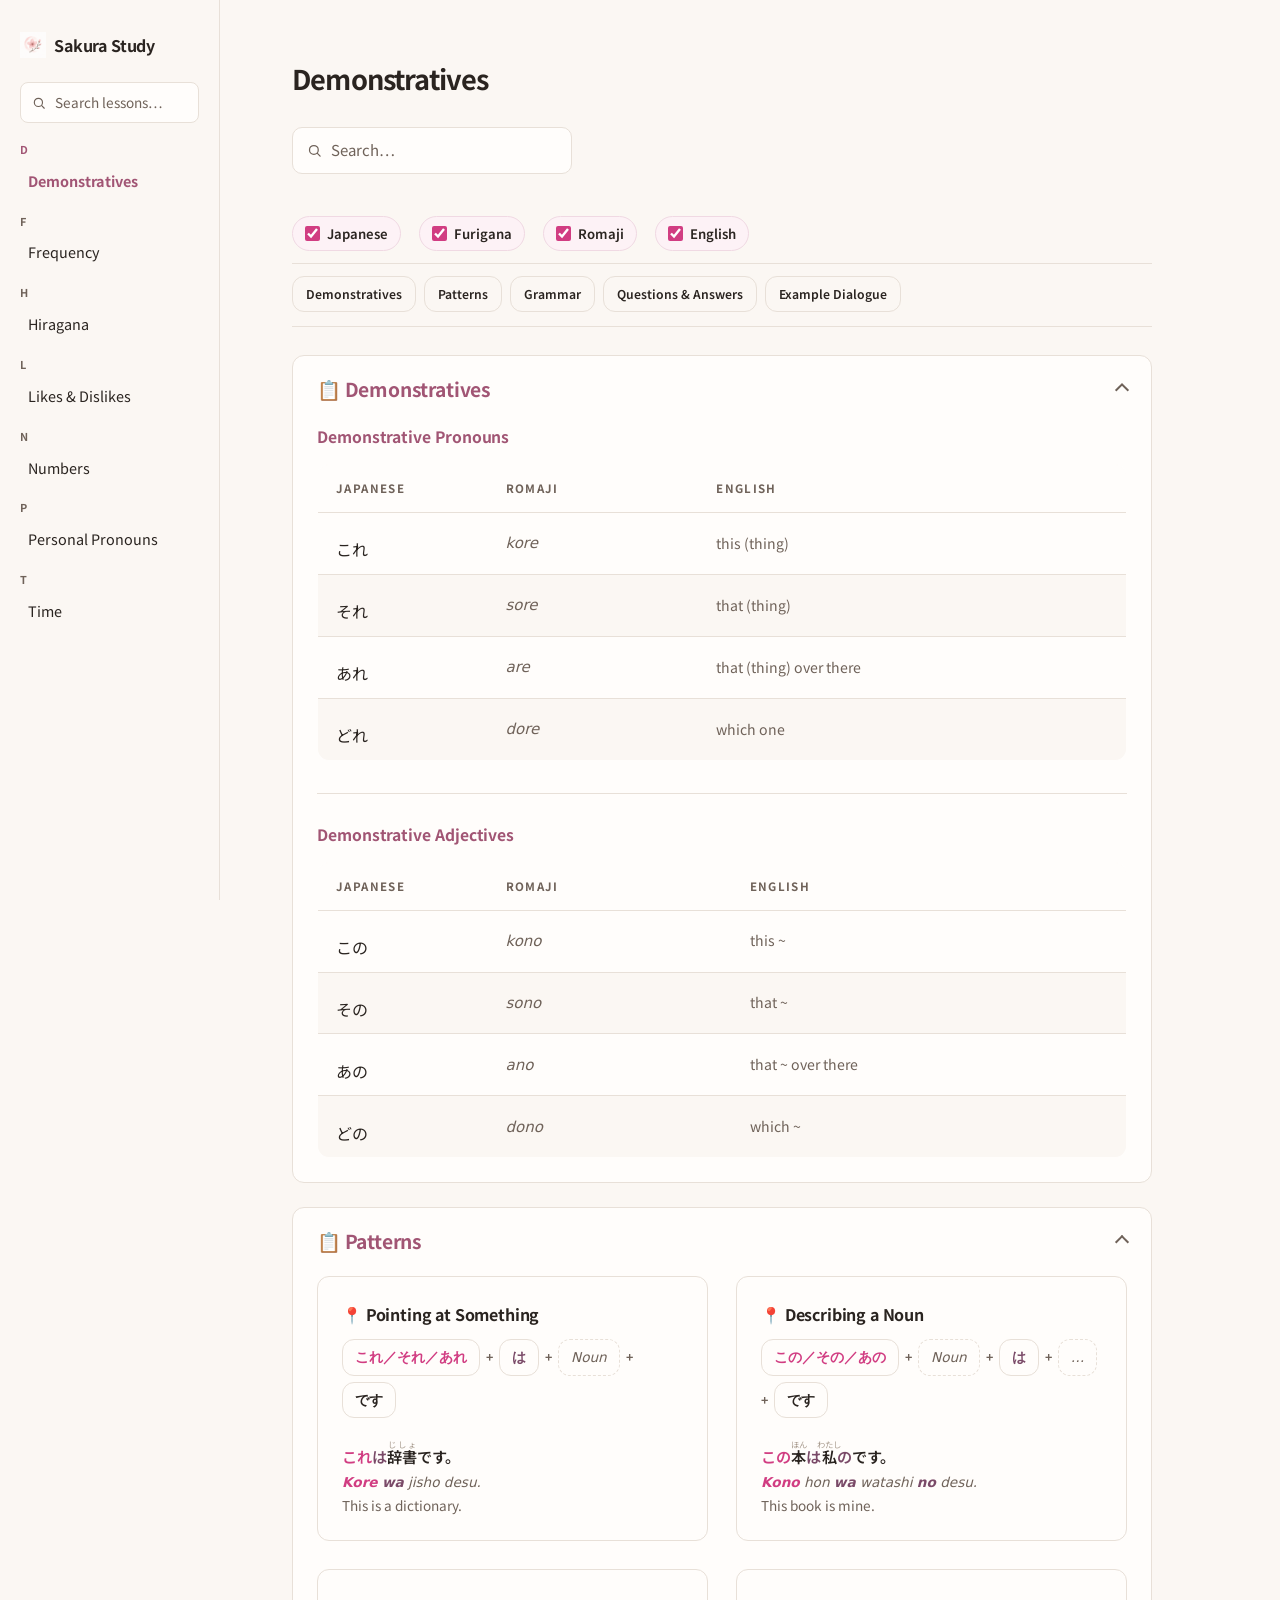
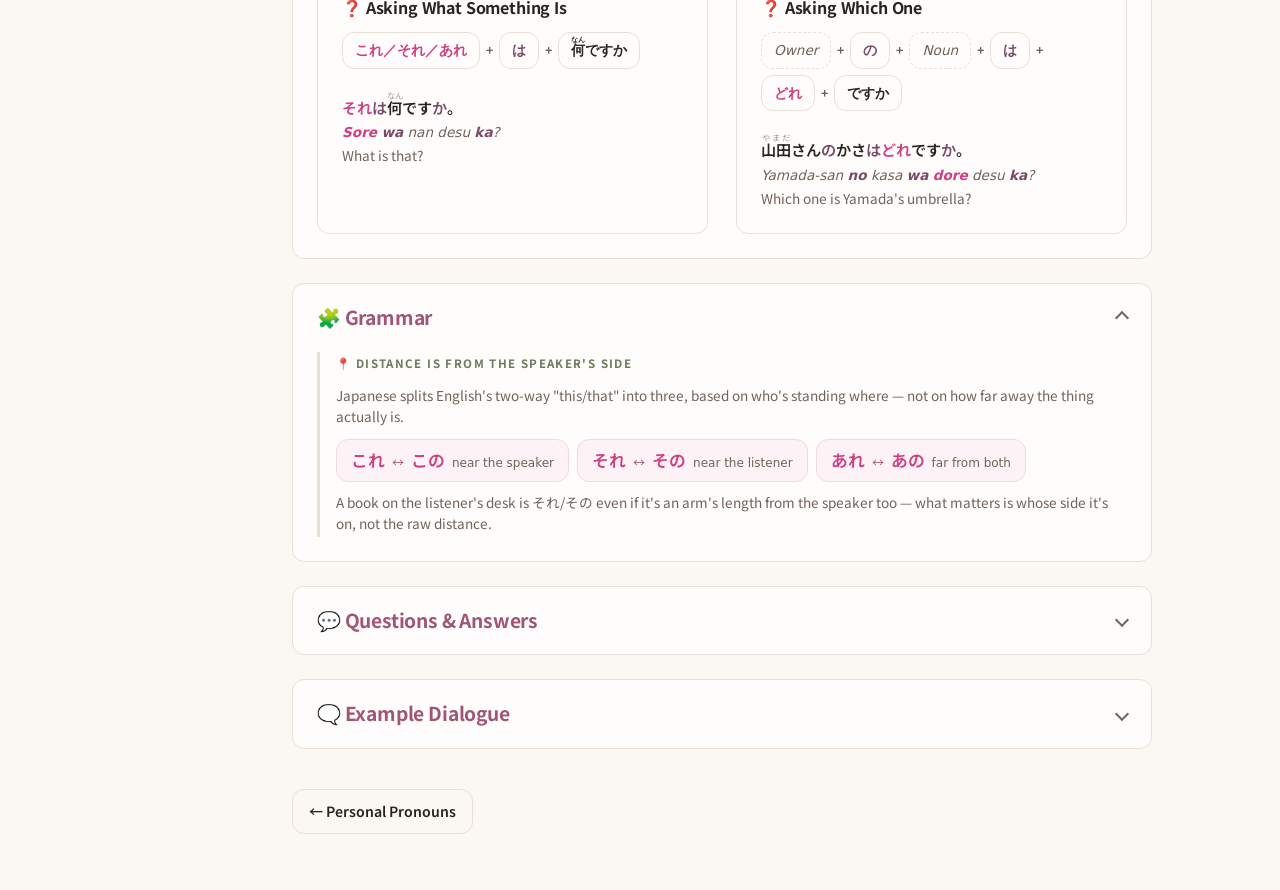
==== commit cdbd565e: "Fix search relevance bug, add persistent highlighting, and rebuild visual hierarchy Search: - Fix bo" ====
--- a/pages/demonstratives.html
+++ b/pages/demonstratives.html
@@ -222,7 +222,7 @@
                would scramble exactly the order a learner needs to see
                first. -->
 
-          <details class="toggle-section" id="demonstratives">
+          <details class="toggle-section" id="demonstratives" open>
             <summary><h2>📋 Demonstratives</h2></summary>
 
             <div class="toggle-body">
@@ -335,7 +335,7 @@
                carries its own furigana like everywhere else on the
                site. -->
 
-          <details class="toggle-section" id="patterns">
+          <details class="toggle-section" id="patterns" open>
             <summary><h2>📋 Patterns</h2></summary>
 
             <div class="toggle-body">
@@ -431,7 +431,7 @@
                Adjectives labels already on them, so that note was
                dropped rather than moved here). -->
 
-          <details class="toggle-section" id="grammar">
+          <details class="toggle-section" id="grammar" open>
             <summary><h2>🧩 Grammar</h2></summary>
 
             <div class="toggle-body">
--- a/assets/style.css
+++ b/assets/style.css
@@ -11,17 +11,36 @@
 /*-----------------------------------------------*/
 
 :root {
-    --bg: #ffffff;
-    --text: #111827;
-    --muted: #6b7280;
-    --border: #ececec;
-    --accent: #111827;
-    --hover: #f8f8f8;
+    /* Warm paper, not sterile screen-white — the page itself reads as a
+       cream/ivory background (--bg); every card, table and toolbar
+       sits on a --surface just a shade lighter/whiter than that, so
+       content reads as paper laid on a desk rather than everything
+       being one flat white plane. Text is warm near-black rather than
+       cool slate, to match. */
+    --bg: #fbf7f3;
+    --surface: #fffdfb;
+    --text: #2a2420;
+    --muted: #6f6259;
+    --border: #e8e0d8;
+    --accent: #2a2420;
+    --hover: #f4ede6;
 
     /* Still red on purpose — the one color kept outside the pink family
        below, so "irregular" / "incorrect" always reads as a warning
        rather than blending into the site's own accent colors. */
     --red: #b85c5c;
+
+    /* The one non-pink, non-red functional color: a muted moss/sage
+       reserved for Grammar Notes specifically, so "this block is an
+       explanation" is visible at a glance and distinct from "this is
+       reference material" (pink) without adding a fourth hue anywhere
+       else. Section headings (h2) stay pink everywhere, including the
+       Grammar section's own — this only touches the individual
+       .grammar-note blocks inside it, so the section-level pattern
+       stays identical across every lesson page. */
+    --sage: #6b7a5e;
+    --sage-soft: #f3f5ee;
+    --sage-border: #dde3d0;
 
     /* Sakura is a pink site: every accent below is a distinct shade of
        pink/rose rather than a separate hue per meaning (no blue, no
@@ -71,7 +90,7 @@
     /* Minimal inline SVG magnifier, reused by every search input so the
        affordance reads as one deliberate pattern rather than a plugin
        default. Colour matches --muted. */
-    --icon-search: url("data:image/svg+xml,%3Csvg xmlns='http://www.w3.org/2000/svg' viewBox='0 0 24 24' fill='none' stroke='%236b7280' stroke-width='2' stroke-linecap='round' stroke-linejoin='round'%3E%3Ccircle cx='11' cy='11' r='7'/%3E%3Cline x1='21' y1='21' x2='16.65' y2='16.65'/%3E%3C/svg%3E");
+    --icon-search: url("data:image/svg+xml,%3Csvg xmlns='http://www.w3.org/2000/svg' viewBox='0 0 24 24' fill='none' stroke='%236f6259' stroke-width='2' stroke-linecap='round' stroke-linejoin='round'%3E%3Ccircle cx='11' cy='11' r='7'/%3E%3Cline x1='21' y1='21' x2='16.65' y2='16.65'/%3E%3C/svg%3E");
 }
 
 /*-----------------------------------------------*/
@@ -230,7 +249,7 @@
 }
 
 .sidebar::-webkit-scrollbar-thumb:hover {
-    background-color: #d1d5db;
+    background-color: #d6c9bb;
 }
 
 .sidebar-brand {
@@ -249,7 +268,7 @@
 }
 
 .sidebar-brand:hover {
-    color: #000;
+    color: #1c1712;
 }
 
 .sidebar-brand img {
@@ -276,7 +295,7 @@
     border: 1px solid var(--border);
     border-radius: 8px;
 
-    background-color: var(--bg);
+    background-color: var(--surface);
     background-image: var(--icon-search);
     background-repeat: no-repeat;
     background-position: 11px center;
@@ -296,8 +315,8 @@
 .sidebar-search input:focus {
     outline: none;
 
-    border-color: #d1d5db;
-    box-shadow: 0 0 0 3px rgba(17, 24, 39, 0.05);
+    border-color: #d6c9bb;
+    box-shadow: 0 0 0 3px rgba(42, 36, 32, 0.05);
 }
 
 /* Documentation-style results dropdown, floated below the search box
@@ -322,10 +341,10 @@
     flex-direction: column;
     gap: 4px;
 
-    background: var(--bg);
+    background: var(--surface);
     border: 1px solid var(--border);
     border-radius: 10px;
-    box-shadow: 0 8px 24px rgba(17, 24, 39, 0.1);
+    box-shadow: 0 8px 24px rgba(42, 36, 32, 0.1);
 
     padding: 8px;
 }
@@ -634,6 +653,7 @@
 }
 
 .category {
+    background: var(--surface);
     border: 1px solid var(--border);
     border-radius: var(--radius);
 
@@ -780,7 +800,7 @@
     border: 1px solid var(--border);
     border-radius: 10px;
 
-    background-color: var(--bg);
+    background-color: var(--surface);
     background-image: var(--icon-search);
     background-repeat: no-repeat;
     background-position: 14px center;
@@ -799,8 +819,8 @@
 .page-search input:focus {
     outline: none;
 
-    border-color: #d1d5db;
-    box-shadow: 0 0 0 3px rgba(17, 24, 39, 0.05);
+    border-color: #d6c9bb;
+    box-shadow: 0 0 0 3px rgba(42, 36, 32, 0.05);
 }
 
 /*-----------------------------------------------*/
@@ -902,6 +922,7 @@
 .toggle-section {
     margin-bottom: 24px;
 
+    background: var(--surface);
     border: 1px solid var(--border);
     border-radius: var(--radius);
 
@@ -971,6 +992,7 @@
 table {
     width: 100%;
 
+    background: var(--surface);
     border: 1px solid var(--border);
     border-radius: var(--radius);
 
@@ -983,7 +1005,7 @@
 
     text-align: left;
 
-    background: var(--bg);
+    background: var(--surface);
     color: var(--muted);
 
     font-size: 0.72rem;
@@ -994,8 +1016,11 @@
     border-bottom: 1px solid var(--border);
 }
 
+/* A little taller than before — the old 7px vertical padding read as
+   dense/spreadsheet-like; a scannable reference table needs enough air
+   between rows that the eye can land on one at a time. */
 tbody td {
-    padding: 7px 18px;
+    padding: 11px 18px;
 
     vertical-align: middle;
 
@@ -1010,8 +1035,12 @@
     border-bottom: none;
 }
 
+/* Zebra striping reuses the same two paper tones the rest of the page
+   is built from (--surface for odd rows, the page's own --bg for
+   even) instead of a one-off gray, so a table reads as part of the
+   same system rather than its own component with its own palette. */
 tbody tr:nth-child(even) {
-    background: #fcfcfd;
+    background: var(--bg);
 }
 
 tbody tr:hover {
@@ -1114,14 +1143,20 @@
     baseline-source: last;
 }
 
+/* The Japanese word is the one thing in a reference row a beginner's
+   eye should land on first — full-strength text color (not a softened
+   gray, the way this used to read) plus a bumped weight, so it's
+   unambiguously the loudest of the four layers (Japanese > furigana >
+   romaji > English) instead of nearly tying with plain body text at a
+   glance. */
 .jp .kanji {
     order: 2;
     display: block;
 
-    color: #374151;
+    color: var(--text);
 
     font-size: 1.25rem;
-    font-weight: 500;
+    font-weight: 600;
     line-height: 1;
 }
 
@@ -1145,7 +1180,7 @@
 
     margin-bottom: 4px;
 
-    color: #9ca3af;
+    color: #a89b8e;
 
     font-size: 0.7rem;
     font-weight: 500;
@@ -1155,10 +1190,35 @@
 /*-----------------------------------------------*/
 /* ROMAJI */
 /*-----------------------------------------------*/
+/* Secondary tier: the reading aid you check once you've already looked
+   at the Japanese, not the thing you read first. Italic is what marks
+   it as "secondary" here rather than a second, lower-contrast gray —
+   two similar grays sitting a few pixels apart from Japanese/English
+   are hard to tell apart at a glance, and this site's own reader
+   already has trouble with dense, low-contrast interfaces. Same muted
+   color as English below, differentiated by style/size instead. */
 
 .romaji {
     color: var(--muted);
     font-family: system-ui, -apple-system, "Helvetica Neue", Arial, sans-serif;
+    font-style: italic;
+}
+
+/*-----------------------------------------------*/
+/* ENGLISH */
+/*-----------------------------------------------*/
+/* Tertiary tier — supporting translation, read last. Previously had no
+   rule of its own at all, so it silently inherited full-strength body
+   text color: in a reference row it was reading as loud as a heading,
+   which flattened the whole Japanese > romaji > English hierarchy this
+   site is supposed to have. Same muted gray as romaji (see above,
+   same accessibility reasoning) but upright and a touch smaller, so
+   English is clearly the quietest of the three without dropping
+   contrast low enough to become hard to read. */
+
+td.english {
+    color: var(--muted);
+    font-size: 0.94em;
 }
 
 /*-----------------------------------------------*/
@@ -1222,19 +1282,20 @@
 
     color: var(--text);
     font-size: 0.95rem;
+    font-weight: 600;
 }
 
 .notes .example-jp rt {
     font-size: 0.55em;
     font-weight: 400;
-    color: #9ca3af;
+    color: #a89b8e;
 }
 
 .notes .example {
     display: inline-block;
     margin-top: 3px;
 
-    color: var(--text);
+    color: var(--muted);
     font-family: system-ui, -apple-system, "Helvetica Neue", Arial, sans-serif;
     font-style: italic;
 }
@@ -1285,7 +1346,7 @@
     border: 1px solid var(--border);
     border-radius: var(--radius);
 
-    background: var(--bg);
+    background: var(--surface);
 }
 
 .dialogue-title {
@@ -1318,7 +1379,7 @@
 
     border: 1px solid var(--border);
     border-radius: var(--radius);
-    background: var(--bg);
+    background: var(--surface);
 
     font-family: system-ui, -apple-system, "Helvetica Neue", Arial, sans-serif;
     font-size: 0.85rem;
@@ -1424,6 +1485,7 @@
 
 .message-jp {
     font-size: 1.05rem;
+    font-weight: 600;
     color: var(--text);
 }
 
@@ -1431,11 +1493,16 @@
     color: var(--muted);
     font-family: system-ui, -apple-system, "Helvetica Neue", Arial, sans-serif;
     font-size: 0.85rem;
-}
-
+    font-style: italic;
+}
+
+/* Same hierarchy fix as td.english (see ENGLISH, style.css) — this
+   used to sit at full text color, same weight as the Japanese line
+   right above it, instead of reading as the supporting translation it
+   actually is. */
 .message-en {
-    color: var(--text);
-    font-size: 0.85rem;
+    color: var(--muted);
+    font-size: 0.82rem;
 }
 
 /*-----------------------------------------------*/
@@ -1446,11 +1513,20 @@
    Separated from the table by a hairline rule instead of its own
    bordered box — supplementary reading, not another primary block. */
 
+/* Left border in --sage rather than the site's pink — the one place
+   this palette adds a second functional hue. Section headings (h2)
+   stay pink everywhere including "Grammar" itself, so the page-level
+   pattern never changes lesson to lesson; this stripe just flags, at
+   the individual block level, "this is an explanation, not reference
+   material" — a beginner should be able to tell a grammar note from a
+   table row without reading either. */
 .grammar-note {
     margin-top: 24px;
+    padding: 2px 0 2px 16px;
     padding-top: 20px;
 
     border-top: 1px solid var(--border);
+    border-left: 3px solid var(--sage-border);
 }
 
 /* Grammar Notes can also be its own top-level section made of several
@@ -1459,17 +1535,19 @@
    very first one in that stack has nothing above it but the section
    heading, so the hairline rule that normally separates it from a
    table above would just be a stray line under the heading; drop it
-   only there, same pattern as .page h2:first-of-type. */
+   only there, same pattern as .page h2:first-of-type. The left border
+   stays even here — it's marking the block's own kind, not its
+   position in a stack. */
 .grammar-note:first-child {
     margin-top: 0;
-    padding-top: 0;
+    padding-top: 2px;
     border-top: none;
 }
 
 .grammar-note h3 {
     margin: 0 0 12px;
 
-    color: var(--heading-accent);
+    color: var(--sage);
 
     font-size: 0.72rem;
     font-weight: 700;
@@ -1582,7 +1660,7 @@
 }
 
 table.kana-grid .kana-corner {
-    background: var(--bg);
+    background: var(--surface);
 }
 
 td.kana-cell {
@@ -1800,12 +1878,20 @@
     margin-bottom: 24px;
 }
 
+/* Styled as a small pill/chip rather than a bare checkbox + label, so
+   which layers are currently showing reads as a shape (four chips, lit
+   or not) instead of something you have to check each tiny box to
+   confirm. Same pink-tinted fill the rest of the site already uses for
+   "this is active/selected" (--heading-accent-soft), not a new color. */
 .display-toggles label {
     display: inline-flex;
     align-items: center;
     gap: 7px;
 
-    padding: 4px 2px;
+    padding: 6px 12px;
+
+    border: 1px solid var(--border);
+    border-radius: 999px;
 
     color: var(--muted);
     font-size: 0.82rem;
@@ -1813,13 +1899,20 @@
 
     cursor: pointer;
     user-select: none;
+    transition: background-color 0.15s, border-color 0.15s, color 0.15s;
+}
+
+.display-toggles label:has(input:checked) {
+    background: var(--heading-accent-soft);
+    border-color: var(--heading-accent-border);
+    color: var(--text);
 }
 
 .display-toggles input[type="checkbox"] {
     width: 15px;
     height: 15px;
 
-    accent-color: var(--text);
+    accent-color: var(--grammar-point);
     cursor: pointer;
 }
 
@@ -1859,7 +1952,14 @@
    horizontal padding only (no vertical padding, so a highlighted word
    never nudges its own line's height) — box-decoration-break keeps
    that same pill shape intact even if the match happens to wrap
-   across a line. */
+   across a line.
+
+   Persists until clearActiveHighlight (script.js) runs — a click
+   anywhere, Escape, or the start of a fresh search — never on a timer.
+   Losing this to a fixed-length fade meant the one visual cue for
+   "this is what you searched for" could disappear before you'd
+   finished reading it, especially on a long page landed on via a
+   smooth scroll. */
 
 .search-mark {
     background-color: #fef9c3;
@@ -1868,28 +1968,17 @@
 
     box-decoration-break: clone;
     -webkit-box-decoration-break: clone;
-
-    transition: background-color 0.3s ease-out;
-}
-
-/* Added ~4.5s after landing (see fadeThenUnwrap in script.js), then
-   the <mark> itself is unwrapped once the transition finishes — long
-   enough to catch the eye without lingering as permanent page
-   furniture once you've read it. */
-.search-mark--fade {
-    background-color: transparent;
 }
 
 /* Fallback for the rare match that can't be isolated to a single text
    node (see markMatch in script.js) — tints the whole row/card instead
-   of highlighting nothing. Same colour, same fade, just applied to a
-   bigger box. tbody tr.search-highlight-fallback outranks
+   of highlighting nothing. Same colour, same persistence rule as
+   .search-mark above. tbody tr.search-highlight-fallback outranks
    tbody tr:nth-child(even)'s zebra-stripe at equal specificity only
    because it's spelled out to match it, not by source order alone. */
 .search-highlight-fallback,
 tbody tr.search-highlight-fallback {
     background-color: #fef9c3;
-    transition: background-color 0.3s ease-out;
 }
 
 /*-----------------------------------------------*/
@@ -2129,7 +2218,7 @@
     .menu-letter-btn:hover,
     .menu-letter-btn[aria-expanded="true"] {
         background: var(--hover);
-        border-color: #d1d5db;
+        border-color: #d6c9bb;
     }
 
     /* Current page's letter stays visibly marked even while its
@@ -2143,8 +2232,8 @@
 
     .menu-letter-btn.active:hover,
     .menu-letter-btn.active[aria-expanded="true"] {
-        background: #000;
-        border-color: #000;
+        background: #1c1712;
+        border-color: #1c1712;
     }
 
     /* Hidden via opacity/visibility rather than [hidden]/display so the
@@ -2162,10 +2251,10 @@
 
         padding: 6px;
 
-        background: var(--bg);
+        background: var(--surface);
         border: 1px solid var(--border);
         border-radius: 10px;
-        box-shadow: 0 10px 28px rgba(17, 24, 39, 0.12);
+        box-shadow: 0 10px 28px rgba(42, 36, 32, 0.12);
 
         visibility: hidden;
         opacity: 0;
@@ -2372,9 +2461,9 @@
     }
 
     /* Same furigana treatment wherever it appears, not just in a table
-       cell — .notes' own examples carry ruby too, and at #9ca3af they
-       print noticeably fainter than the identical readings in the
-       column beside them. */
+       cell — .notes' own examples carry ruby too, and at their pale
+       on-screen gray they print noticeably fainter than the identical
+       readings in the column beside them. */
     .jp rt,
     .notes .example-jp rt {
         color: #555;
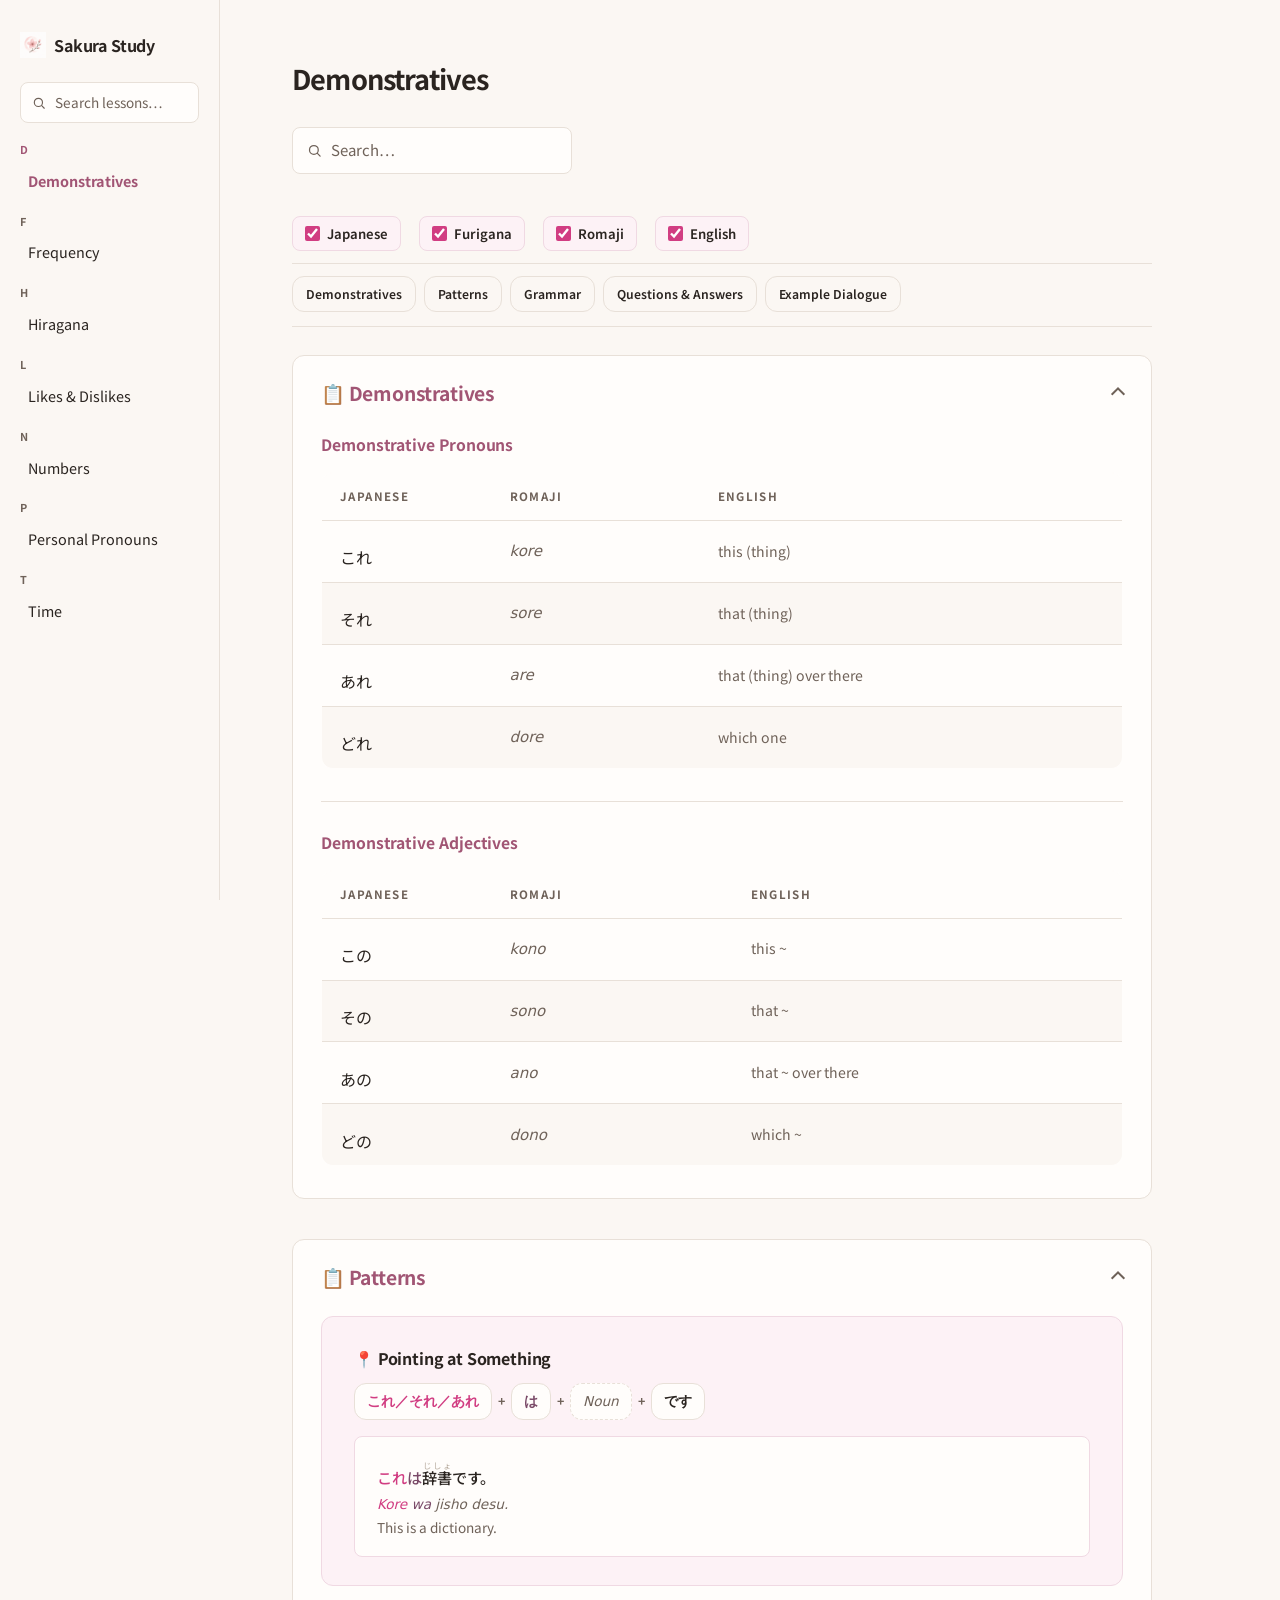
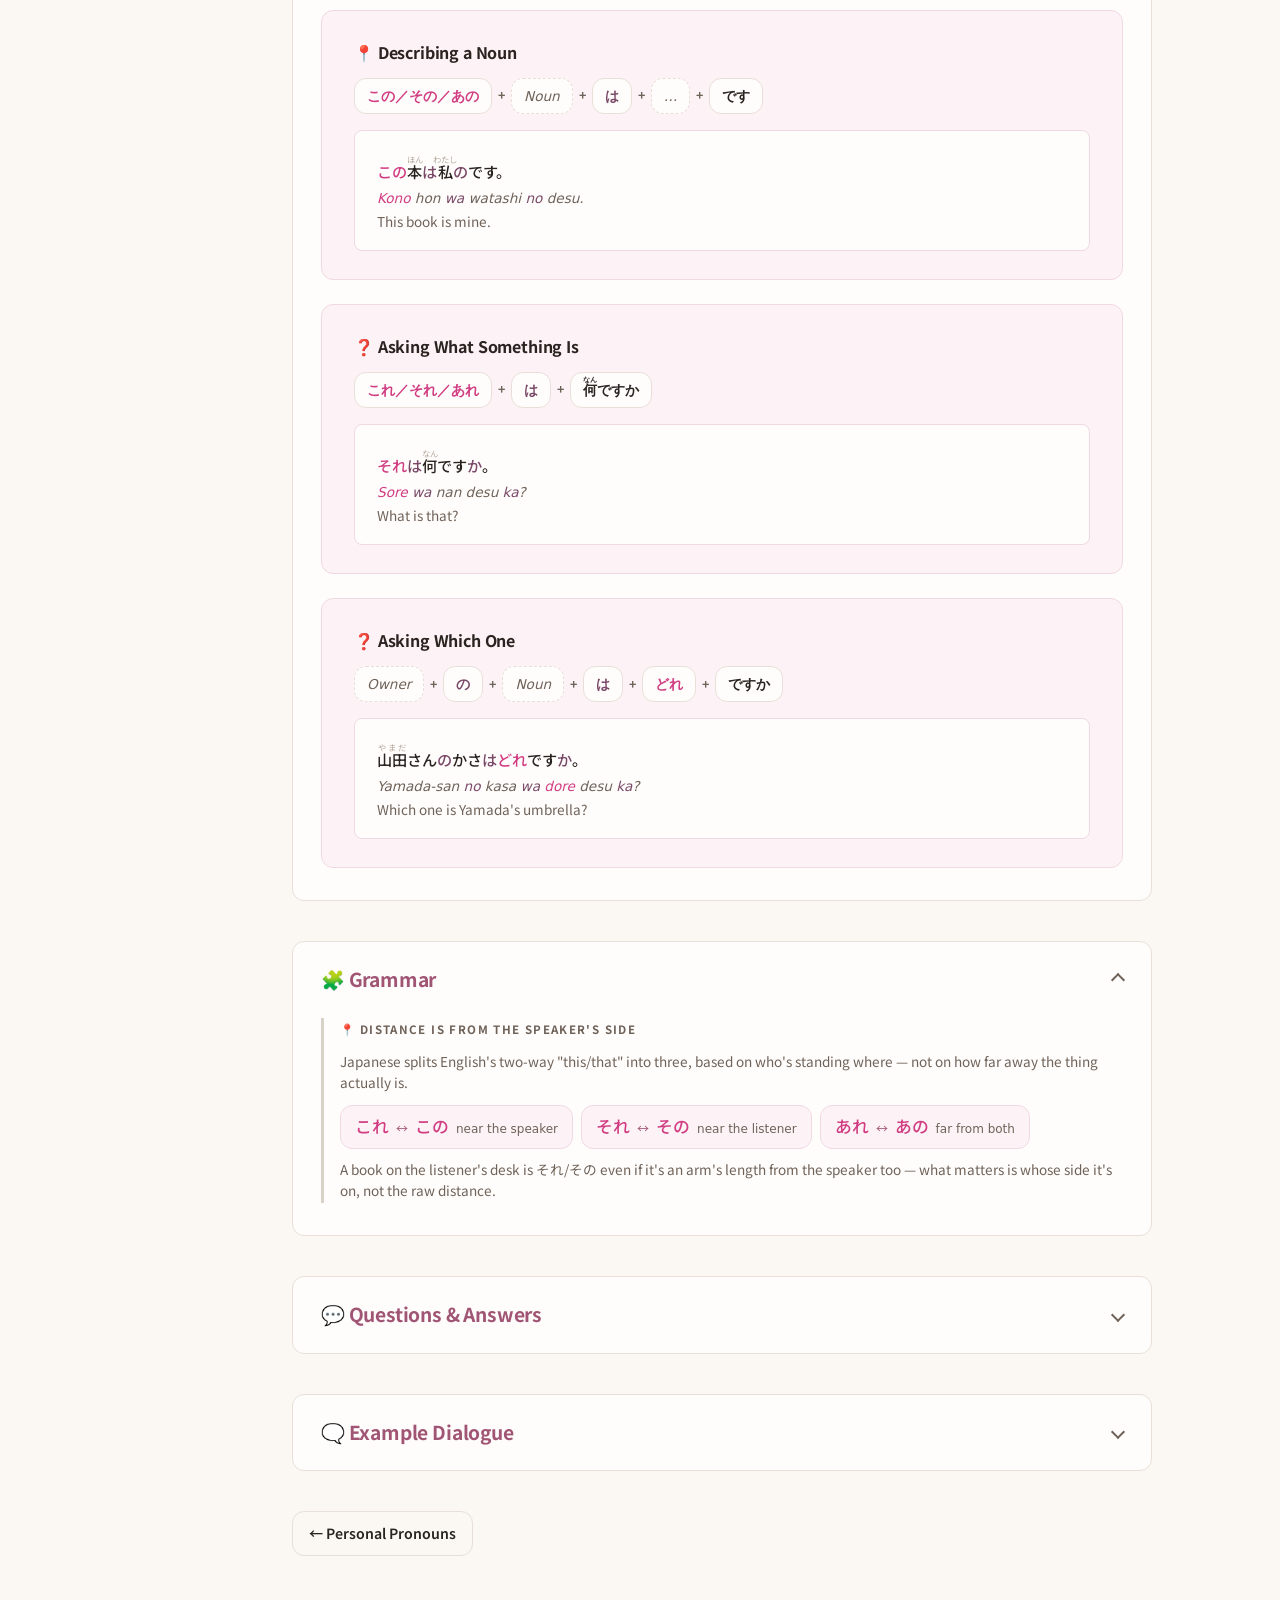
==== commit 8efd7a6a: "Redesign Demonstratives page: visual hierarchy, content-type identity, and typography fixes Improves" ====
--- a/pages/demonstratives.html
+++ b/pages/demonstratives.html
@@ -326,22 +326,28 @@
                section (every page follows Core → Patterns → Grammar →
                Q&A → Dialogue now) so Q&A only holds worked exchanges.
                Cards reuse .dialogue-card + .notes exactly as Likes &
-               Dislikes' own Patterns section does; .pattern-formula
-               adds the plain-text sentence shape above each worked
-               example, and isn't itself display-toggle-gated (see
-               PATTERN FORMULA, style.css) since it's a structural
-               label, not a vocabulary example — though any real
-               Japanese word inside a formula piece (何, の) still
-               carries its own furigana like everywhere else on the
-               site. -->
+               Dislikes' own Patterns section does, stacked full-width
+               in a .pattern-list (see style.css) rather than the
+               narrow multi-column .dialogue-grid every other card
+               section uses — a formula-then-example card scans better
+               with the extra width. .pattern-formula adds the
+               plain-text sentence shape above each worked example, and
+               isn't itself display-toggle-gated (see PATTERN FORMULA,
+               style.css) since it's a structural label, not a
+               vocabulary example — though any real Japanese word
+               inside a formula piece (何, の) still carries its own
+               furigana like everywhere else on the site. Each worked
+               example sits in its own .pattern-example sub-panel so
+               "the shape" and "one real sentence in that shape" read
+               as two distinct steps, not one run-together block. -->
 
           <details class="toggle-section" id="patterns" open>
             <summary><h2>📋 Patterns</h2></summary>
 
             <div class="toggle-body">
-              <div class="dialogue-grid">
-
-                <article class="dialogue-card">
+              <div class="pattern-list">
+
+                <article class="dialogue-card pattern-card">
                   <h3 class="dialogue-title">📍 Pointing at Something</h3>
                   <div class="pattern-formula">
                     <span class="formula-piece"><span class="grammar-point">これ／それ／あれ</span></span>
@@ -352,14 +358,16 @@
                     <span class="formula-plus">+</span>
                     <span class="formula-piece">です</span>
                   </div>
-                  <p class="notes">
-                    <span class="example-jp" lang="ja"><span class="grammar-point">これ</span><span class="particle">は</span><ruby>辞書<rt>じしょ</rt></ruby>です。</span><br>
-                    <span class="example"><span class="grammar-point">Kore</span> <span class="particle">wa</span> jisho desu.</span><br>
-                    <span class="example-en">This is a dictionary.</span>
-                  </p>
-                </article>
-
-                <article class="dialogue-card">
+                  <div class="pattern-example">
+                    <p class="notes">
+                      <span class="example-jp" lang="ja"><span class="grammar-point">これ</span><span class="particle">は</span><ruby>辞書<rt>じしょ</rt></ruby>です。</span><br>
+                      <span class="example"><span class="grammar-point">Kore</span> <span class="particle">wa</span> jisho desu.</span><br>
+                      <span class="example-en">This is a dictionary.</span>
+                    </p>
+                  </div>
+                </article>
+
+                <article class="dialogue-card pattern-card">
                   <h3 class="dialogue-title">📍 Describing a Noun</h3>
                   <div class="pattern-formula">
                     <span class="formula-piece"><span class="grammar-point">この／その／あの</span></span>
@@ -372,14 +380,16 @@
                     <span class="formula-plus">+</span>
                     <span class="formula-piece">です</span>
                   </div>
-                  <p class="notes">
-                    <span class="example-jp" lang="ja"><span class="grammar-point">この</span><ruby>本<rt>ほん</rt></ruby><span class="particle">は</span><ruby>私<rt>わたし</rt></ruby><span class="particle">の</span>です。</span><br>
-                    <span class="example"><span class="grammar-point">Kono</span> hon <span class="particle">wa</span> watashi <span class="particle">no</span> desu.</span><br>
-                    <span class="example-en">This book is mine.</span>
-                  </p>
-                </article>
-
-                <article class="dialogue-card">
+                  <div class="pattern-example">
+                    <p class="notes">
+                      <span class="example-jp" lang="ja"><span class="grammar-point">この</span><ruby>本<rt>ほん</rt></ruby><span class="particle">は</span><ruby>私<rt>わたし</rt></ruby><span class="particle">の</span>です。</span><br>
+                      <span class="example"><span class="grammar-point">Kono</span> hon <span class="particle">wa</span> watashi <span class="particle">no</span> desu.</span><br>
+                      <span class="example-en">This book is mine.</span>
+                    </p>
+                  </div>
+                </article>
+
+                <article class="dialogue-card pattern-card">
                   <h3 class="dialogue-title">❓ Asking What Something Is</h3>
                   <div class="pattern-formula">
                     <span class="formula-piece"><span class="grammar-point">これ／それ／あれ</span></span>
@@ -388,14 +398,16 @@
                     <span class="formula-plus">+</span>
                     <span class="formula-piece"><ruby>何<rt>なん</rt></ruby>ですか</span>
                   </div>
-                  <p class="notes">
-                    <span class="example-jp" lang="ja"><span class="grammar-point">それ</span><span class="particle">は</span><ruby>何<rt>なん</rt></ruby>です<span class="particle">か</span>。</span><br>
-                    <span class="example"><span class="grammar-point">Sore</span> <span class="particle">wa</span> nan desu <span class="particle">ka</span>?</span><br>
-                    <span class="example-en">What is that?</span>
-                  </p>
-                </article>
-
-                <article class="dialogue-card">
+                  <div class="pattern-example">
+                    <p class="notes">
+                      <span class="example-jp" lang="ja"><span class="grammar-point">それ</span><span class="particle">は</span><ruby>何<rt>なん</rt></ruby>です<span class="particle">か</span>。</span><br>
+                      <span class="example"><span class="grammar-point">Sore</span> <span class="particle">wa</span> nan desu <span class="particle">ka</span>?</span><br>
+                      <span class="example-en">What is that?</span>
+                    </p>
+                  </div>
+                </article>
+
+                <article class="dialogue-card pattern-card">
                   <h3 class="dialogue-title">❓ Asking Which One</h3>
                   <div class="pattern-formula">
                     <span class="formula-piece formula-piece--slot">Owner</span>
@@ -410,11 +422,13 @@
                     <span class="formula-plus">+</span>
                     <span class="formula-piece">ですか</span>
                   </div>
-                  <p class="notes">
-                    <span class="example-jp" lang="ja"><ruby>山田<rt>やまだ</rt></ruby>さん<span class="particle">の</span>かさ<span class="particle">は</span><span class="grammar-point">どれ</span>です<span class="particle">か</span>。</span><br>
-                    <span class="example">Yamada-san <span class="particle">no</span> kasa <span class="particle">wa</span> <span class="grammar-point">dore</span> desu <span class="particle">ka</span>?</span><br>
-                    <span class="example-en">Which one is Yamada's umbrella?</span>
-                  </p>
+                  <div class="pattern-example">
+                    <p class="notes">
+                      <span class="example-jp" lang="ja"><ruby>山田<rt>やまだ</rt></ruby>さん<span class="particle">の</span>かさ<span class="particle">は</span><span class="grammar-point">どれ</span>です<span class="particle">か</span>。</span><br>
+                      <span class="example">Yamada-san <span class="particle">no</span> kasa <span class="particle">wa</span> <span class="grammar-point">dore</span> desu <span class="particle">ka</span>?</span><br>
+                      <span class="example-en">Which one is Yamada's umbrella?</span>
+                    </p>
+                  </div>
                 </article>
 
               </div>
@@ -435,7 +449,7 @@
             <summary><h2>🧩 Grammar</h2></summary>
 
             <div class="toggle-body">
-              <div class="grammar-note">
+              <div class="grammar-note grammar-note--neutral">
                 <h3>📍 Distance Is From the Speaker's Side</h3>
                 <p class="notes">Japanese splits English's two-way "this/that" into three, based on who's standing where — not on how far away the thing actually is.</p>
                 <div class="compare-pills">
@@ -460,7 +474,7 @@
             <div class="toggle-body">
               <div class="dialogue-grid">
 
-                <article class="dialogue-card">
+                <article class="dialogue-card qa-card">
                   <h3 class="dialogue-title">🖊️ What Is This?</h3>
                   <div class="dialogue-messages">
                     <div class="message message-a">
@@ -482,7 +496,7 @@
                   </div>
                 </article>
 
-                <article class="dialogue-card">
+                <article class="dialogue-card qa-card">
                   <h3 class="dialogue-title">🏥 What Is That Over There?</h3>
                   <div class="dialogue-messages">
                     <div class="message message-a">
@@ -504,7 +518,7 @@
                   </div>
                 </article>
 
-                <article class="dialogue-card">
+                <article class="dialogue-card qa-card">
                   <h3 class="dialogue-title">☂️ Which One?</h3>
                   <div class="dialogue-messages">
                     <div class="message message-a">
@@ -526,7 +540,7 @@
                   </div>
                 </article>
 
-                <article class="dialogue-card">
+                <article class="dialogue-card qa-card">
                   <h3 class="dialogue-title">📚 Which Book?</h3>
                   <div class="dialogue-messages">
                     <div class="message message-a">
@@ -548,7 +562,7 @@
                   </div>
                 </article>
 
-                <article class="dialogue-card">
+                <article class="dialogue-card qa-card">
                   <h3 class="dialogue-title">📖 Whose Book?</h3>
                   <div class="dialogue-messages">
                     <div class="message message-a">
@@ -570,7 +584,7 @@
                   </div>
                 </article>
 
-                <article class="dialogue-card">
+                <article class="dialogue-card qa-card">
                   <h3 class="dialogue-title">👜 Whose Bag?</h3>
                   <div class="dialogue-messages">
                     <div class="message message-a">
@@ -611,7 +625,7 @@
             <summary><h2>🗨️ Example Dialogue</h2></summary>
 
             <div class="toggle-body">
-              <article class="dialogue-card">
+              <article class="dialogue-card convo-card">
                 <h3 class="dialogue-title">🗂️ At the Desk</h3>
                 <div class="dialogue-messages">
                   <div class="message message-a">
--- a/assets/style.css
+++ b/assets/style.css
@@ -56,6 +56,23 @@
     --dialogue-b-text: #c96b8a;
     --dialogue-b-bg: #fdf3f6;
 
+    /* Content-type identity: a soft, muted wash + left stripe per kind
+       of block (Grammar Pattern stays pink via --heading-accent-soft/
+       -border below; Example Dialogue gets a dusty blue, Q&A a dusty
+       sage-green, Grammar/Notes a neutral gray, and Warning/Common
+       Mistake an amber, reserved for future use). Same restrained
+       treatment as Grammar Note's own sage stripe used to be — a pale
+       tint, never a saturated fill — so every block still reads as one
+       calm family instead of a rainbow of card colors. */
+    --dlg-blue-soft: #eef3f8;
+    --dlg-blue-border: #d9e3ee;
+    --qa-green-soft: #eef4ef;
+    --qa-green-border: #dbe6dd;
+    --gray-stripe: #d9d2c8;
+    --warn-amber-soft: #faf2e2;
+    --warn-amber-border: #ecdcb4;
+    --warn-amber-text: #93712f;
+
     /* Reserved exclusively for grammatical particles (は/が/を/に/で/と/
        も/の/から/まで/か…) wherever Japanese appears — tables, notes,
        dialogues. A muted plum-rose, darker and less saturated than
@@ -82,6 +99,7 @@
     --heading-accent-border: #f0d9e3;
 
     --radius: 12px;
+    --radius-sm: 8px;
     --sidebar: 220px;
     --content: 860px;
 
@@ -293,7 +311,7 @@
     padding: 8px 12px 8px 34px;
 
     border: 1px solid var(--border);
-    border-radius: 8px;
+    border-radius: var(--radius-sm);
 
     background-color: var(--surface);
     background-image: var(--icon-search);
@@ -343,7 +361,7 @@
 
     background: var(--surface);
     border: 1px solid var(--border);
-    border-radius: 10px;
+    border-radius: var(--radius);
     box-shadow: 0 8px 24px rgba(42, 36, 32, 0.1);
 
     padding: 8px;
@@ -371,7 +389,7 @@
 
     padding: 8px 10px;
 
-    border-radius: 8px;
+    border-radius: var(--radius-sm);
 
     color: var(--text);
     text-decoration: none;
@@ -442,7 +460,7 @@
 
     background: none;
     border: none;
-    border-radius: 8px;
+    border-radius: var(--radius-sm);
 
     color: var(--muted);
     font: inherit;
@@ -507,7 +525,7 @@
 }
 
 .menu-popover a {
-    border-radius: 7px;
+    border-radius: var(--radius-sm);
 
     color: var(--text);
     text-decoration: none;
@@ -741,7 +759,7 @@
     justify-content: space-between;
 
     padding: 10px 8px;
-    border-radius: 8px;
+    border-radius: var(--radius-sm);
 
     font-size: 0.92rem;
 }
@@ -798,7 +816,7 @@
     padding: 10px 14px 10px 38px;
 
     border: 1px solid var(--border);
-    border-radius: 10px;
+    border-radius: var(--radius-sm);
 
     background-color: var(--surface);
     background-image: var(--icon-search);
@@ -920,7 +938,7 @@
    as every other bordered block in this design system. */
 
 .toggle-section {
-    margin-bottom: 24px;
+    margin-bottom: 40px;
 
     background: var(--surface);
     border: 1px solid var(--border);
@@ -934,7 +952,7 @@
     align-items: center;
     justify-content: space-between;
 
-    padding: 18px 24px;
+    padding: 22px 28px;
 
     cursor: pointer;
     list-style: none;
@@ -980,7 +998,7 @@
    auto means nothing changes at widths where the table already fits. */
 
 .toggle-body {
-    padding: 0 24px 24px;
+    padding: 0 28px 32px;
 
     overflow-x: auto;
 }
@@ -1145,10 +1163,15 @@
 
 /* The Japanese word is the one thing in a reference row a beginner's
    eye should land on first — full-strength text color (not a softened
-   gray, the way this used to read) plus a bumped weight, so it's
+   gray, the way this used to read) plus a bumped size, so it's
    unambiguously the loudest of the four layers (Japanese > furigana >
    romaji > English) instead of nearly tying with plain body text at a
-   glance. */
+   glance. Weight is 500, not 600 — only 400/500/700 are loaded for
+   Noto Sans JP (see the <link> in each page's <head>), so a requested
+   600 has no exact face and the browser's font-matching rounds up to
+   the 700 (Bold) face instead, which is what made Japanese text read
+   as heavier/blacker than intended everywhere it was used. 500 is an
+   actually-loaded weight, so it renders as a true, clean medium. */
 .jp .kanji {
     order: 2;
     display: block;
@@ -1156,7 +1179,7 @@
     color: var(--text);
 
     font-size: 1.25rem;
-    font-weight: 600;
+    font-weight: 500;
     line-height: 1;
 }
 
@@ -1180,7 +1203,7 @@
 
     margin-bottom: 4px;
 
-    color: #a89b8e;
+    color: #b6aa9d;
 
     font-size: 0.7rem;
     font-weight: 500;
@@ -1233,7 +1256,7 @@
 
 .particle {
     color: var(--particle);
-    font-weight: 600;
+    font-weight: 500;
 }
 
 /* Marks the word/pattern a lesson is actually teaching (これ/それ/あれ/
@@ -1244,7 +1267,7 @@
    stay visually distinct wherever they appear together. */
 .grammar-point {
     color: var(--grammar-point);
-    font-weight: 600;
+    font-weight: 500;
 }
 
 /* Marks a single hiragana inside an otherwise-plain vocabulary word —
@@ -1282,13 +1305,14 @@
 
     color: var(--text);
     font-size: 0.95rem;
-    font-weight: 600;
+    font-weight: 500;
+    line-height: 1.85;
 }
 
 .notes .example-jp rt {
     font-size: 0.55em;
     font-weight: 400;
-    color: #a89b8e;
+    color: #b6aa9d;
 }
 
 .notes .example {
@@ -1355,6 +1379,44 @@
     font-size: 1rem;
     font-weight: 700;
     letter-spacing: -0.01em;
+}
+
+/* PATTERNS: one full-width card per pattern, stacked, instead of the
+   narrow multi-column grid every other .dialogue-grid uses — a
+   sentence-shape formula plus a worked example both read better with
+   the extra width than squeezed into a ~300px grid cell. Pink is this
+   card's identity (--heading-accent-soft/-border, the same pale pink
+   already used for the site's own accent fills) so "this is a Grammar
+   Pattern" is visible before reading a word, distinct from the blue
+   Example Dialogue and green Q&A cards below. */
+.pattern-list {
+    display: flex;
+    flex-direction: column;
+    gap: 24px;
+}
+
+.dialogue-card.pattern-card {
+    padding: 28px 32px;
+
+    background: var(--heading-accent-soft);
+    border-color: var(--heading-accent-border);
+}
+
+/* The worked example sits in its own near-white panel inside the
+   pattern card — a visual step down from "sentence structure" to
+   "one concrete instance of it," so the two don't blur into a single
+   block of chips-then-text. */
+.pattern-card .pattern-example {
+    margin-top: 16px;
+    padding: 18px 22px;
+
+    background: var(--surface);
+    border: 1px solid var(--heading-accent-border);
+    border-radius: var(--radius-sm);
+}
+
+.pattern-card .pattern-example .notes {
+    margin: 0;
 }
 
 /* Sentence-shape row above a Pattern card's worked example — each
@@ -1462,7 +1524,7 @@
 
 .message-bubble {
     padding: 12px 16px;
-    border-radius: 14px;
+    border-radius: var(--radius);
 }
 
 .message-a .message-bubble {
@@ -1485,7 +1547,8 @@
 
 .message-jp {
     font-size: 1.05rem;
-    font-weight: 600;
+    font-weight: 500;
+    line-height: 1.85;
     color: var(--text);
 }
 
@@ -1503,6 +1566,34 @@
 .message-en {
     color: var(--muted);
     font-size: 0.82rem;
+}
+
+/* QUESTIONS & ANSWERS / EXAMPLE DIALOGUE: same .dialogue-card box, two
+   different identities so they stop reading as the same pink component
+   — a dusty sage-green wash for worked Q&A exchanges, a dusty blue wash
+   for the continuous Example Dialogue. Only the card shell and the
+   speaker badge/bubble fills shift hue; the Japanese/particle/
+   grammar-point text colors stay exactly as everywhere else on the
+   site, so the two highlight systems never have to be re-learned per
+   card. */
+.dialogue-card.qa-card {
+    background: var(--qa-green-soft);
+    border-color: var(--qa-green-border);
+}
+
+.qa-card .message-bubble,
+.qa-card .message-speaker {
+    background: var(--surface);
+}
+
+.dialogue-card.convo-card {
+    background: var(--dlg-blue-soft);
+    border-color: var(--dlg-blue-border);
+}
+
+.convo-card .message-bubble,
+.convo-card .message-speaker {
+    background: var(--surface);
 }
 
 /*-----------------------------------------------*/
@@ -1553,6 +1644,19 @@
     font-weight: 700;
     letter-spacing: 0.12em;
     text-transform: uppercase;
+}
+
+/* "Notes" identity: neutral gray instead of sage, once Q&A (below)
+   claims green for itself — two different content types both reading
+   as "green" would undercut the whole point of giving each one its own
+   color. Opt-in modifier rather than changing .grammar-note itself, so
+   pages that still use the plain sage version elsewhere are unaffected. */
+.grammar-note--neutral {
+    border-left-color: var(--gray-stripe);
+}
+
+.grammar-note--neutral h3 {
+    color: var(--muted);
 }
 
 .grammar-note ul {
@@ -1891,7 +1995,7 @@
     padding: 6px 12px;
 
     border: 1px solid var(--border);
-    border-radius: 999px;
+    border-radius: var(--radius-sm);
 
     color: var(--muted);
     font-size: 0.82rem;
@@ -2203,7 +2307,7 @@
 
         background: none;
         border: 1px solid var(--border);
-        border-radius: 9px;
+        border-radius: var(--radius-sm);
 
         color: var(--text);
         font: inherit;
@@ -2253,7 +2357,7 @@
 
         background: var(--surface);
         border: 1px solid var(--border);
-        border-radius: 10px;
+        border-radius: var(--radius);
         box-shadow: 0 10px 28px rgba(42, 36, 32, 0.12);
 
         visibility: hidden;
